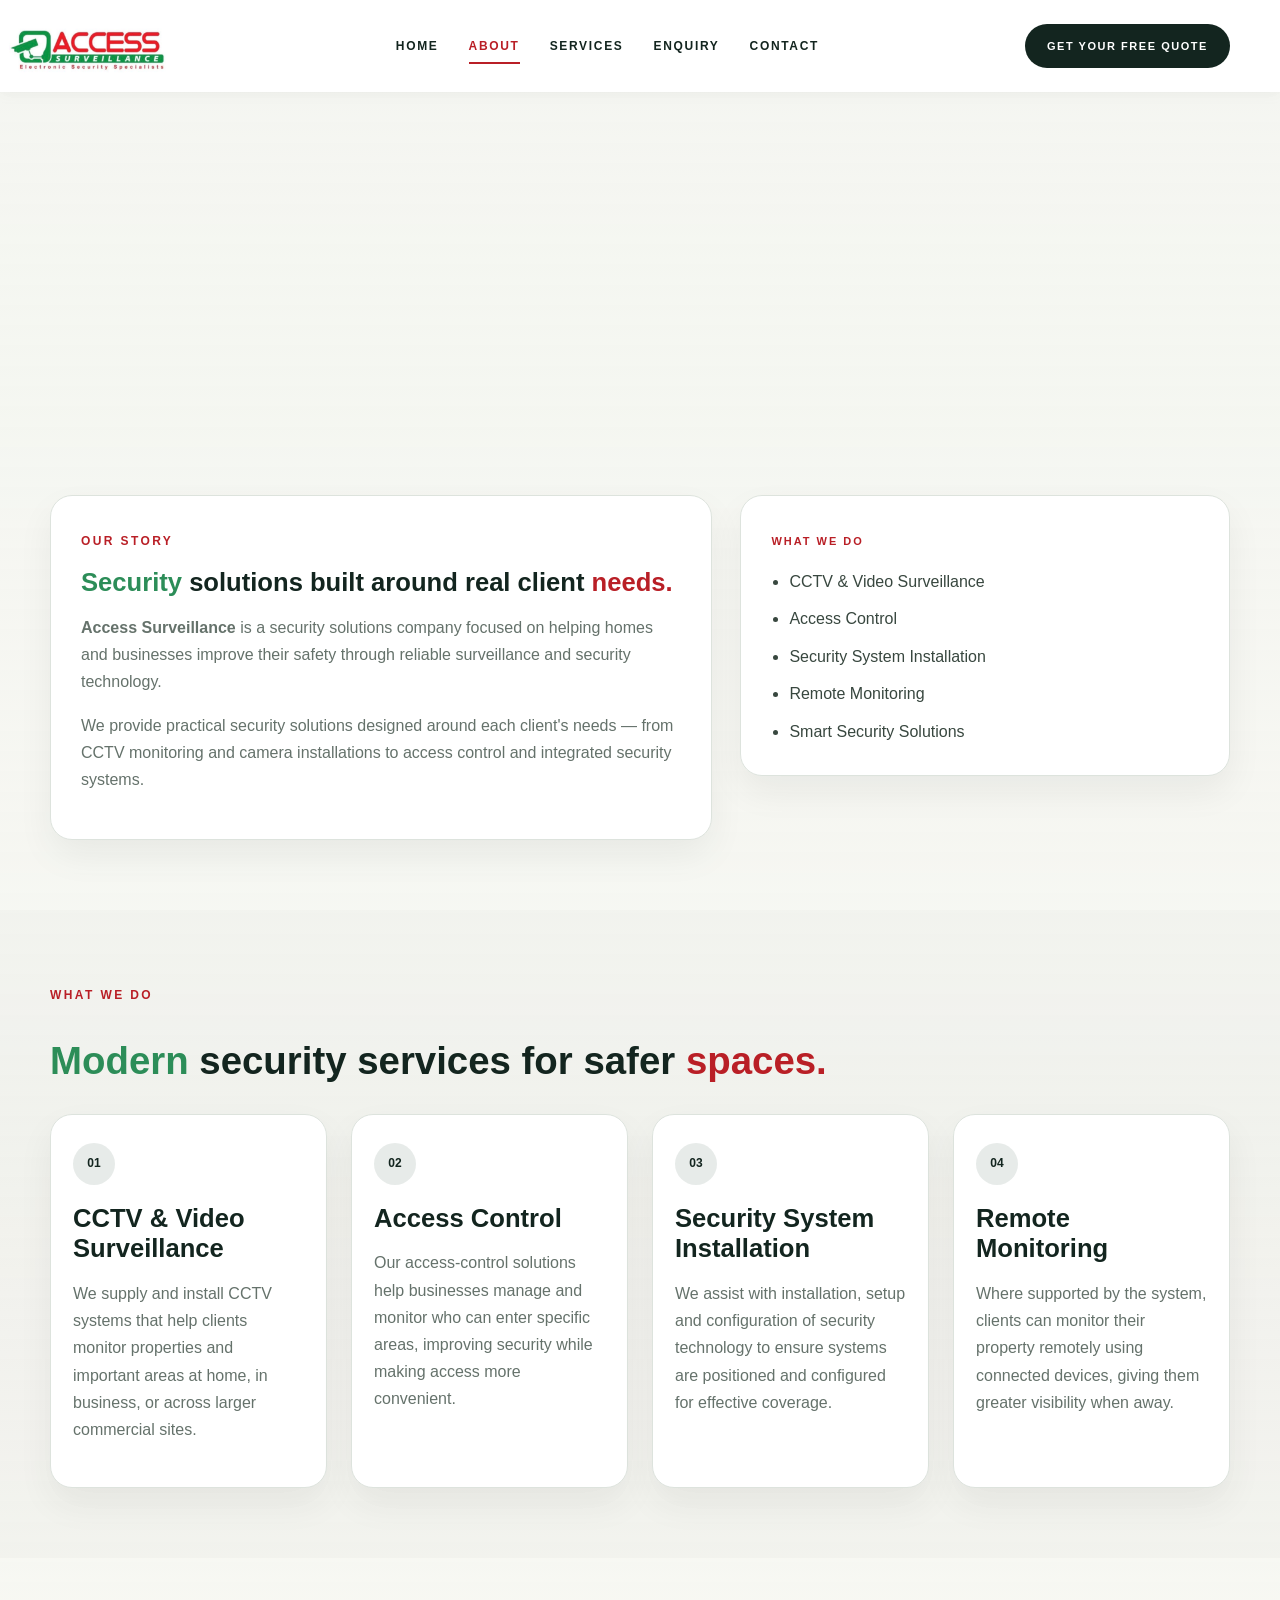
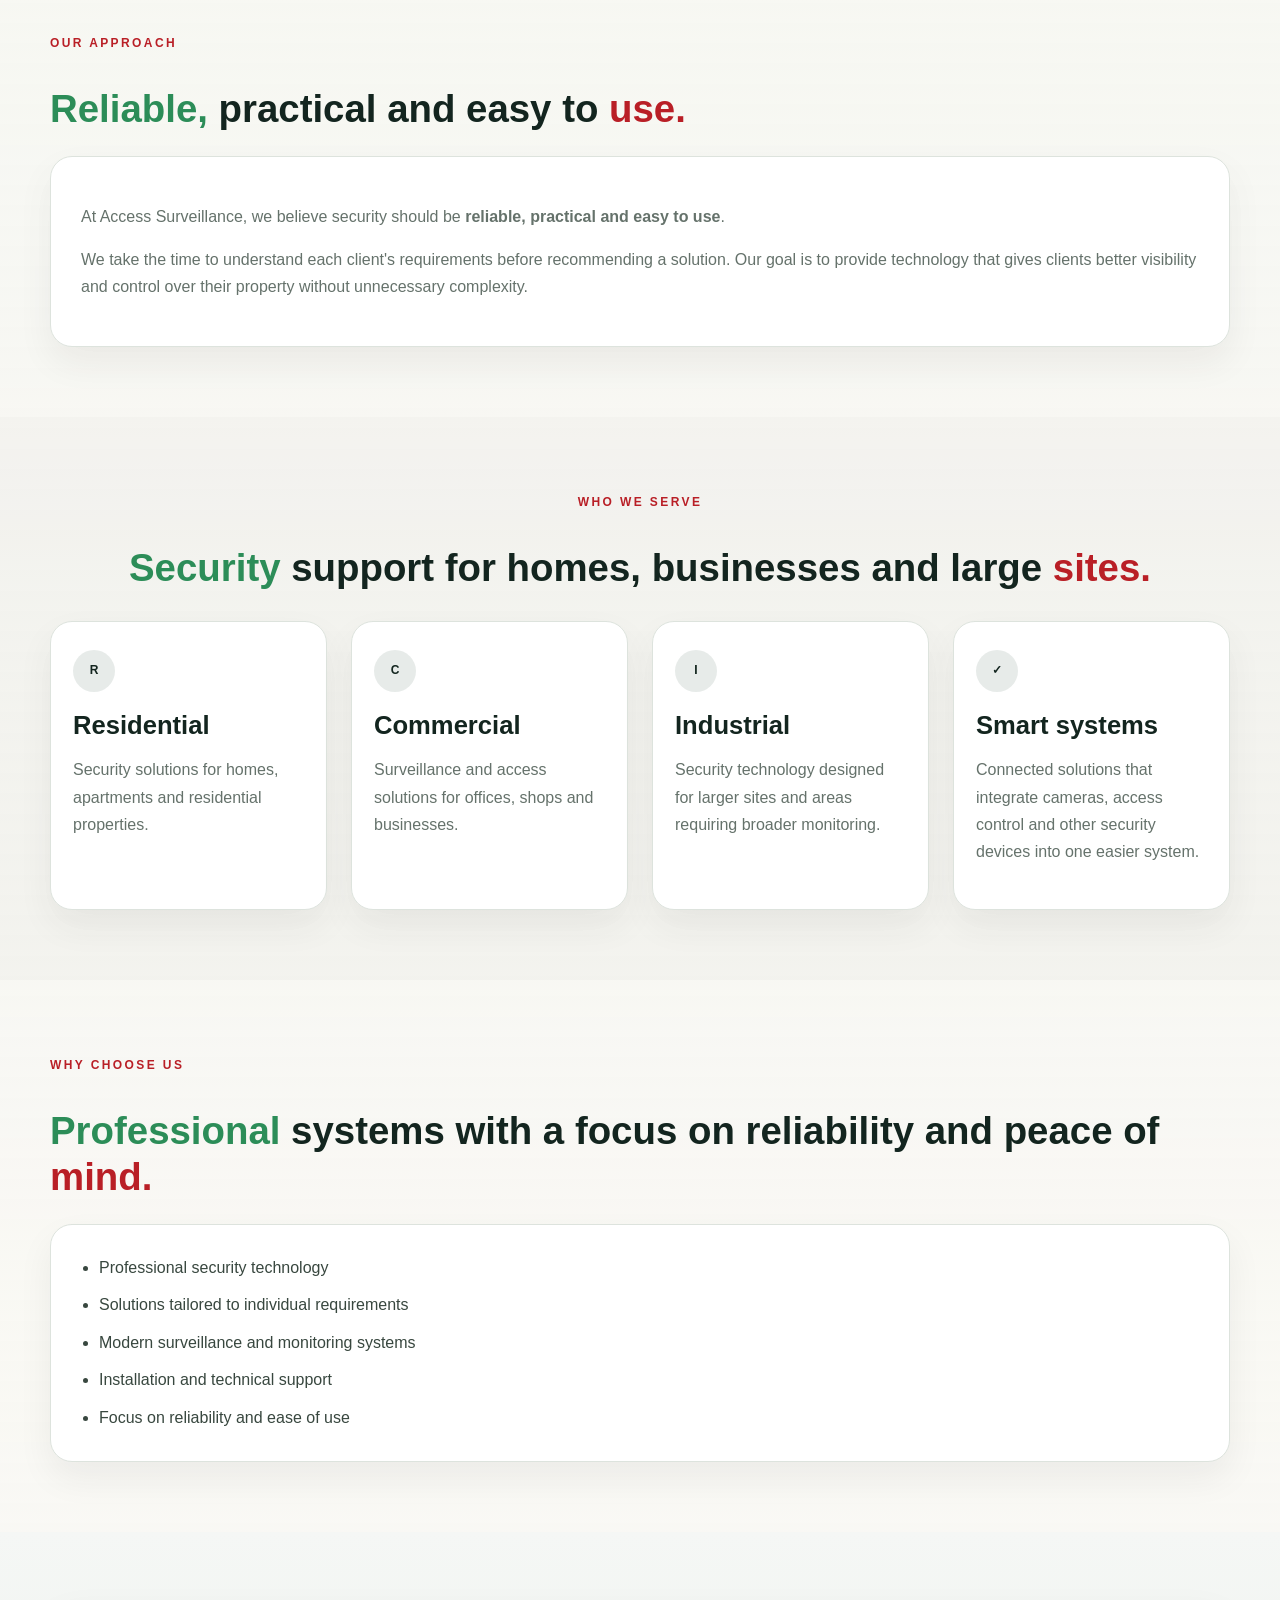
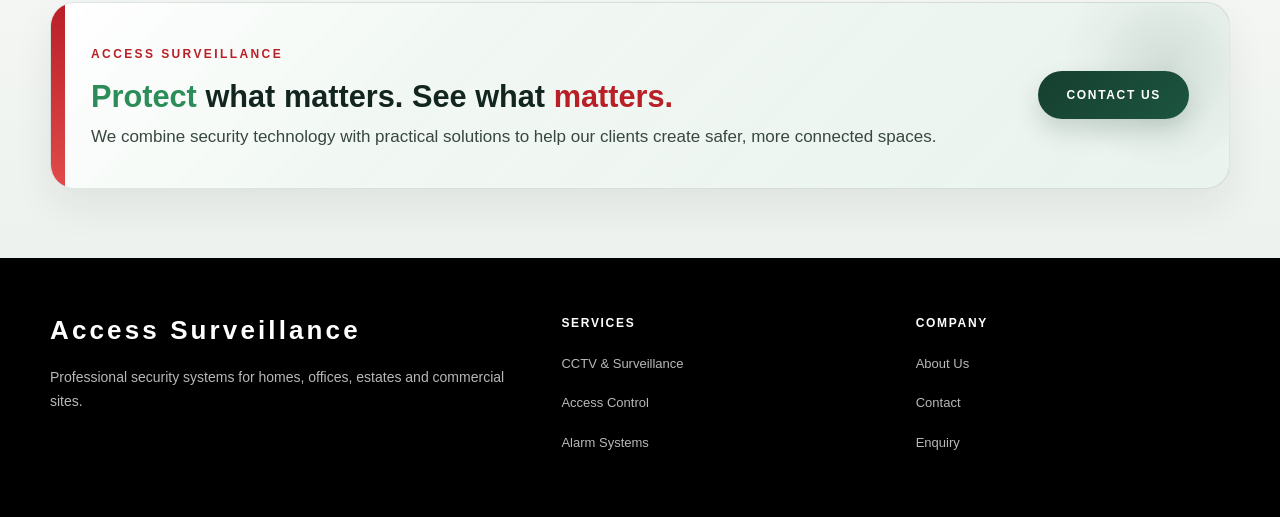
==== about.html @ d30e1b1b "file update" ====
<!DOCTYPE html>
<html lang="en">
<head>
    <meta charset="UTF-8">
    <meta name="viewport" content="width=device-width, initial-scale=1.0">
    <title>About | Access Surveillance</title>
    <link rel="stylesheet" href="css/style.css">
</head>
<body>
    <div class="site-header-wrap">
        <header class="site-header">
            <div class="container nav-wrap">
                <a class="brand" href="index.html" aria-label="Access Surveillance">
                    <span class="brand-mark">
                        <span class="brand-icon">
                            <img class="brand-logo-image" src="images/access logo.jpeg" alt="Access Surveillance logo">
                        </span>
                    </span>
                </a>

                <button class="menu-toggle" aria-label="Open navigation" aria-expanded="false">
                    <span></span>
                    <span></span>
                    <span></span>
                </button>

                <nav class="main-nav">
                    <a class="nav-link" href="index.html">Home</a>
                    <a class="nav-link active" href="about.html">About</a>
                    <a class="nav-link" href="services.html">Services</a>
                    <a class="nav-link" href="enquiry.html">Enquiry</a>
                    <a class="nav-link" href="contact.html">Contact</a>
                </nav>

                <a class="header-button" href="enquiry.html">Get your free quote</a>
            </div>
        </header>
    </div>

    <main class="page-main">
        <section class="page-hero reveal">
            <div class="container page-hero-inner">
                <div class="page-hero-copy">
                    <span class="eyebrow">About us</span>
                    <h1>Access Surveillance</h1>
                    <p>Security. Technology. Peace of Mind.</p>
                    <div class="hero-actions inline-actions">
                        <a class="btn btn-primary" href="enquiry.html">Request a quote</a>
                        <a class="btn btn-secondary" href="services.html">Explore services</a>
                    </div>
                </div>
            </div>
        </section>

        <section class="content-section">
            <div class="container content-grid">
                <div class="info-card reveal">
                    <span class="section-tag dark-tag">Our story</span>
                    <h2>Security solutions built around real client needs.</h2>
                    <p><strong>Access Surveillance</strong> is a security solutions company focused on helping homes and businesses improve their safety through reliable surveillance and security technology.</p>
                    <p>We provide practical security solutions designed around each client's needs — from CCTV monitoring and camera installations to access control and integrated security systems.</p>
                </div>

                <aside class="info-card reveal">
                    <span class="mini-label">What we do</span>
                    <ul class="check-list">
                        <li>CCTV &amp; Video Surveillance</li>
                        <li>Access Control</li>
                        <li>Security System Installation</li>
                        <li>Remote Monitoring</li>
                        <li>Smart Security Solutions</li>
                    </ul>
                </aside>
            </div>
        </section>

        <section class="content-section muted-section">
            <div class="container">
                <div class="section-heading reveal">
                    <span class="section-tag dark-tag">What we do</span>
                    <h2>Modern security services for safer spaces.</h2>
                </div>

                <div class="value-grid">
                    <article class="feature-card reveal">
                        <span class="feature-icon">01</span>
                        <h3>CCTV &amp; Video Surveillance</h3>
                        <p>We supply and install CCTV systems that help clients monitor properties and important areas at home, in business, or across larger commercial sites.</p>
                    </article>
                    <article class="feature-card reveal">
                        <span class="feature-icon">02</span>
                        <h3>Access Control</h3>
                        <p>Our access-control solutions help businesses manage and monitor who can enter specific areas, improving security while making access more convenient.</p>
                    </article>
                    <article class="feature-card reveal">
                        <span class="feature-icon">03</span>
                        <h3>Security System Installation</h3>
                        <p>We assist with installation, setup and configuration of security technology to ensure systems are positioned and configured for effective coverage.</p>
                    </article>
                    <article class="feature-card reveal">
                        <span class="feature-icon">04</span>
                        <h3>Remote Monitoring</h3>
                        <p>Where supported by the system, clients can monitor their property remotely using connected devices, giving them greater visibility when away.</p>
                    </article>
                </div>
            </div>
        </section>

        <section class="content-section">
            <div class="container">
                <div class="section-heading reveal">
                    <span class="section-tag dark-tag">Our approach</span>
                    <h2>Reliable, practical and easy to use.</h2>
                </div>

                <div class="info-card reveal">
                    <p>At Access Surveillance, we believe security should be <strong>reliable, practical and easy to use</strong>.</p>
                    <p>We take the time to understand each client's requirements before recommending a solution. Our goal is to provide technology that gives clients better visibility and control over their property without unnecessary complexity.</p>
                </div>
            </div>
        </section>

        <section class="content-section muted-section">
            <div class="container">
                <div class="section-heading centered reveal">
                    <span class="section-tag dark-tag">Who we serve</span>
                    <h2>Security support for homes, businesses and large sites.</h2>
                </div>

                <div class="value-grid">
                    <article class="feature-card reveal">
                        <span class="feature-icon">R</span>
                        <h3>Residential</h3>
                        <p>Security solutions for homes, apartments and residential properties.</p>
                    </article>
                    <article class="feature-card reveal">
                        <span class="feature-icon">C</span>
                        <h3>Commercial</h3>
                        <p>Surveillance and access solutions for offices, shops and businesses.</p>
                    </article>
                    <article class="feature-card reveal">
                        <span class="feature-icon">I</span>
                        <h3>Industrial</h3>
                        <p>Security technology designed for larger sites and areas requiring broader monitoring.</p>
                    </article>
                    <article class="feature-card reveal">
                        <span class="feature-icon">✓</span>
                        <h3>Smart systems</h3>
                        <p>Connected solutions that integrate cameras, access control and other security devices into one easier system.</p>
                    </article>
                </div>
            </div>
        </section>

        <section class="content-section">
            <div class="container">
                <div class="section-heading reveal">
                    <span class="section-tag dark-tag">Why choose us</span>
                    <h2>Professional systems with a focus on reliability and peace of mind.</h2>
                </div>

                <div class="info-card reveal">
                    <ul class="check-list">
                        <li>Professional security technology</li>
                        <li>Solutions tailored to individual requirements</li>
                        <li>Modern surveillance and monitoring systems</li>
                        <li>Installation and technical support</li>
                        <li>Focus on reliability and ease of use</li>
                    </ul>
                </div>
            </div>
        </section>

        <section class="cta-section">
            <div class="container cta-card">
                <div>
                    <span class="section-tag light-tag">Access Surveillance</span>
                    <h2>Protect what matters. See what matters.</h2>
                    <p>We combine security technology with practical solutions to help our clients create safer, more connected spaces.</p>
                </div>
                <a class="btn btn-light" href="contact.html">Contact us</a>
            </div>
        </section>
    </main>

    <footer class="site-footer">
        <div class="container footer-grid">
            <div>
                <a class="footer-brand" href="index.html">Access Surveillance</a>
                <p>Professional security systems for homes, offices, estates and commercial sites.</p>
            </div>
            <div>
                <span class="footer-title">Services</span>
                <ul class="footer-links">
                    <li><a href="services.html">CCTV & Surveillance</a></li>
                    <li><a href="services.html">Access Control</a></li>
                    <li><a href="services.html">Alarm Systems</a></li>
                </ul>
            </div>
            <div>
                <span class="footer-title">Company</span>
                <ul class="footer-links">
                    <li><a href="about.html">About Us</a></li>
                    <li><a href="contact.html">Contact</a></li>
                    <li><a href="enquiry.html">Enquiry</a></li>
                </ul>
            </div>
        </div>
    </footer>
    <script src="js/main.js"></script>
</body>
</html>
---- css/style.css ----
* {
  box-sizing: border-box;
  -webkit-font-smoothing: antialiased;
}

:root {
  --charcoal: #13251f;
  --charcoal-soft: #1d372c;
  --charcoal-dark: #091c16;
  --green: #163f2f;
  --green-soft: #234b3a;
  --green-light: #edf3ec;
  --red: #b91f26;
  --red-dark: #7d1418;
  --red-soft: #f7e7e8;
  --text: #38473f;
  --muted: #65726b;
  --muted-light: #9ca398;
  --line: #dde3dd;
  --line-soft: #eef0ee;
  --paper: #f9f8f4;
  --white: #ffffff;
  --black: #0d1916;
  --shadow: rgba(0, 36, 25, 0.12);
  --transition: 260ms ease;
  --serif: Georgia, "Times New Roman", serif;
  --sans: "Inter", "Manrope", "Montserrat", "Poppins", Arial, sans-serif;
}

html {
  scroll-behavior: smooth;
}

body {
  margin: 0;
  color: var(--text);
  background: var(--paper);
  font-family: var(--sans);
  font-size: 16px;
  line-height: 1.7;
}

html {
  scroll-behavior: smooth;
}

body.lock-scroll {
  overflow-x: hidden;
}

body,
.site-header,
.hero-section,
.service-preview,
.trust-section,
.cta-section,
.site-footer,
.hero-copy,
.hero-panel,
.service-card,
.trust-point,
.cta-card {
  animation: fadeUp 1s cubic-bezier(0.2, 0.8, 0.2, 1) both;
}

.reveal {
  opacity: 0;
  transform: translateY(28px) scale(0.98);
  filter: blur(4px);
  transition: opacity 0.8s ease, transform 0.8s cubic-bezier(0.2, 0.8, 0.2, 1), filter 0.8s ease;
}

.reveal.is-visible {
  opacity: 1;
  transform: translateY(0) scale(1);
  filter: blur(0);
}

@keyframes fadeUp {
  0% {
    opacity: 0;
    transform: translateY(30px) scale(0.98);
    filter: blur(4px);
  }
  100% {
    opacity: 1;
    transform: translateY(0) scale(1);
    filter: blur(0);
  }
}

.hero-copy {
  animation-delay: 0.12s;
}

.hero-panel {
  animation-delay: 0.25s;
}

.service-card {
  animation-delay: 0.1s;
}

.trust-point {
  animation-delay: 0.14s;
}

.cta-card {
  animation-delay: 0.28s;
}

@media (prefers-reduced-motion: reduce) {
  *, *::before, *::after {
    animation: none !important;
    transition: none !important;
    scroll-behavior: auto !important;
  }

  .reveal,
  .reveal.is-visible {
    opacity: 1 !important;
    transform: none !important;
    filter: none !important;
    transition: none !important;
  }
}

img {
  max-width: 100%;
  display: block;
}

a {
  color: inherit;
  text-decoration: none;
}

.container {
  width: min(1180px, calc(100vw - 96px));
  margin: 0 auto;
}

.site-header-wrap {
  background: var(--white);
  position: relative;
  z-index: 10;
  box-shadow: 0 2px 14px rgba(0, 0, 0, 0.05);
}

.site-header {
  min-height: 92px;
  background: var(--white);
}

.nav-wrap {
  min-height: 92px;
  display: flex;
  align-items: center;
  justify-content: space-between;
  gap: 30px;
}

.brand {
  display: flex;
  align-items: center;
  min-width: max-content;
  margin-left: -60px;
}

.brand-mark {
  display: flex;
  align-items: center;
  gap: 0;
}

.brand-icon {
  width: 200px;
  height: 84px;
  display: flex;
  align-items: center;
  justify-content: center;
  color: var(--green);
  border-radius: 0;
  border: none;
  background: transparent;
}

.brand-logo-image {
  width: 200px;
  height: 84px;
  object-fit: contain;
  border-radius: 0;
  border: none;
  background: transparent;
  padding: 0;
  box-shadow: none;
  display: block;
}

.brand-title {
  display: block;
  color: var(--charcoal);
  font-size: 21px;
  font-weight: 800;
  letter-spacing: 0.12em;
  line-height: 1.2;
}

.brand-subtitle {
  display: block;
  color: var(--muted);
  font-size: 10px;
  font-weight: 700;
  letter-spacing: 0.18em;
  margin-top: 5px;
}

.main-nav {
  display: flex;
  align-items: center;
  gap: 30px;
}

.nav-link {
  color: var(--charcoal);
  font-size: 12px;
  font-weight: 800;
  letter-spacing: 0.14em;
  text-transform: uppercase;
  position: relative;
}

.nav-link::after {
  content: "";
  position: absolute;
  left: 0;
  bottom: -8px;
  width: 100%;
  height: 2px;
  background: var(--red);
  transform: scaleX(0);
  transform-origin: left;
  transition: var(--transition);
}

.nav-link:hover,
.nav-link.active {
  color: var(--red);
}

.nav-link:hover::after,
.nav-link.active::after {
  transform: scaleX(1);
}

.header-button {
  display: inline-flex;
  align-items: center;
  justify-content: center;
  min-height: 44px;
  padding: 11px 22px;
  background: var(--charcoal);
  color: var(--white);
  font-size: 11px;
  font-weight: 800;
  letter-spacing: 0.14em;
  text-transform: uppercase;
  border-radius: 999px;
  transition: var(--transition);
}

.header-button:hover {
  background: var(--red);
}

.menu-toggle {
  display: none;
  width: 44px;
  height: 44px;
  border: 1px solid var(--line);
  background: var(--white);
  align-items: center;
  justify-content: center;
  flex-direction: column;
  gap: 5px;
  cursor: pointer;
}

.menu-toggle span {
  display: block;
  width: 22px;
  height: 2px;
  background: var(--charcoal);
  border-radius: 2px;
}

@media (max-width: 900px) {
  .container {
    width: min(100%, calc(100vw - 32px));
  }

  .nav-wrap {
    flex-wrap: wrap;
  }

  .menu-toggle {
    display: flex;
    margin-left: auto;
  }

  .main-nav {
    position: absolute;
    left: 0;
    right: 0;
    top: 100%;
    z-index: 20;
    display: none;
    width: 100%;
    flex-direction: column;
    align-items: stretch;
    background: var(--white);
    padding: 20px;
    gap: 18px;
    box-shadow: 0 12px 30px var(--shadow);
  }

  .main-nav.open {
    display: flex;
  }

  .nav-link {
    font-size: 13px;
  }

  .header-button {
    display: none;
  }
}

.homepage-main {
  background: transparent;
}

.hero-section {
  background-image: url("../images/lines.jpeg");
  background-repeat: no-repeat;
  background-position: center center;
  background-size: cover;
  padding: 70px 0 42px;
}

.hero-grid {
  display: grid;
  grid-template-columns: minmax(560px, 1.25fr) minmax(420px, 0.75fr);
  align-items: center;
  gap: 40px;
}

.hero-copy {
  max-width: 680px;
  position: relative;
  z-index: 1;
}

.hero-copy::before {
  content: "";
  position: absolute;
  inset: -30px 0 -30px -30px;
  background-image: url("../images/test.png");
  background-repeat: no-repeat;
  background-position: center left;
  background-size: contain;
  opacity: 1;
  z-index: 0;
  pointer-events: none;
}

.hero-copy > * {
  position: relative;
  z-index: 1;
}

.section-tag {
  display: inline-block;
  color: var(--red);
  font-size: 12px;
  font-weight: 800;
  letter-spacing: 0.2em;
  text-transform: uppercase;
  margin-bottom: 16px;
}

.dark-tag {
  color: var(--red);
}

.light-tag {
  color: var(--red);
}

.hero-copy h1 {
  margin: 0 0 20px;
  color: var(--charcoal);
  font-family: Verdana, Geneva, Tahoma, sans-serif;
  font-size: clamp(56px, 5vw, 74px);
  line-height: 1.04;
  font-weight: 900;
  letter-spacing: -0.03em;
  text-transform: uppercase;
}
.hero-green-word {
  color: #2C8D58;
}

.hero-trust-word {
  color: var(--red);
}

.word-green {
  color: #2C8D58;
}

.word-red {
  color: var(--red);
}

.hero-subtitle {
  color: var(--text);
  font-size: clamp(19px, 2vw, 24px);
  line-height: 1.7;
  max-width: 620px;
  margin-bottom: 28px;
}

.hero-actions {
  display: flex;
  align-items: center;
  gap: 40px;
  flex-wrap: wrap;
  margin-top: 260px;
  margin-left: 60px;
  justify-content: flex-start;
}

.btn {
  display: inline-flex;
  align-items: center;
  justify-content: center;
  min-height: 48px;
  padding: 13px 26px;
  font-weight: 800;
  font-size: 12px;
  letter-spacing: 0.14em;
  text-transform: uppercase;
  border-radius: 999px;
  transition: var(--transition);
}

.btn-primary {
  background: var(--charcoal);
  color: var(--white);
}

.btn-primary:hover {
  background: var(--red);
}

.btn-secondary {
  border: 1px solid var(--charcoal);
  color: var(--charcoal);
  background: transparent;
}

.btn-secondary:hover {
  background: var(--charcoal);
  color: var(--white);
}

.btn-light {
  background: var(--white);
  color: var(--charcoal);
}

.hero-proof {
  display: flex;
  gap: 28px;
  flex-wrap: wrap;
  margin-top: 40px;
  margin-left: 80px;
}

.hero-proof-item {
  display: flex;
  flex-direction: column;
}

.hero-proof-number {
  color: var(--charcoal);
  font-size: 30px;
  font-weight: 900;
  line-height: 1;
}

.hero-proof-label {
  color: var(--muted);
  font-size: 11px;
  font-weight: 800;
  letter-spacing: 0.12em;
  text-transform: uppercase;
  margin-top: 10px;
}

.hero-panel {
  display: flex;
  align-items: center;
  justify-content: center;
}

.hero-panel-card {
  width: min(420px, 100%);
  min-height: 420px;
  background: var(--charcoal);
  color: var(--white);
  padding: 44px 34px;
  border-radius: 20px;
  display: flex;
  flex-direction: column;
  justify-content: center;
  box-shadow: 0 24px 80px var(--shadow);
  position: relative;
  overflow: hidden;
}

.hero-panel-card::before,
.hero-panel-card::after {
  content: "";
  position: absolute;
  border-radius: 50%;
  border: 1px solid rgba(255,255,255,0.4);
}

.hero-panel-card::before {
  width: 280px;
  height: 280px;
  left: -70px;
  top: -70px;
}

.hero-panel-card::after {
  width: 240px;
  height: 240px;
  right: -60px;
  bottom: -60px;
}

.hero-panel-label {
  color: var(--green-light);
  font-size: 12px;
  font-weight: 800;
  letter-spacing: 0.2em;
  text-transform: uppercase;
}

.hero-panel-card h3 {
  color: var(--white);
  font-size: clamp(36px, 3vw, 48px);
  font-weight: 800;
  line-height: 1.2;
  margin: 46px 0 20px;
}

.hero-panel-list {
  display: flex;
  flex-direction: column;
  gap: 12px;
}

.hero-panel-list span {
  font-size: 14px;
  font-weight: 700;
  letter-spacing: 0.12em;
  color: var(--green-light);
}

.hero-panel-button {
  margin-top: 30px;
  width: fit-content;
  border-bottom: 2px solid var(--red);
  color: var(--white);
  font-size: 12px;
  font-weight: 900;
  letter-spacing: 0.14em;
  text-transform: uppercase;
}

.service-preview {
  padding: 80px 0;
  background: var(--paper);
}

.section-heading {
  margin-bottom: 24px;
}

.section-heading.centered {
  text-align: center;
}

.section-heading h2,
.trust-copy-wrap h2,
.cta-card h2 {
  color: var(--charcoal);
  font-size: clamp(34px, 3vw, 46px);
  line-height: 1.2;
  font-weight: 800;
  margin: 16px 0 0;
}

.service-heading-green {
  color: #18b766;
}

.service-heading-red {
  color: #d93d3d;
}

.service-slider {
  overflow: hidden;
  padding-bottom: 12px;
  position: relative;
}

.service-track {
  display: flex;
  width: max-content;
  min-width: max-content;
  animation: service-slide 28s linear infinite;
}

.service-slider:hover .service-track {
  animation-play-state: paused;
}

.service-grid {
  display: flex;
  gap: 24px;
  min-width: max-content;
  margin-top: 30px;
  padding-right: 24px;
}

@keyframes service-slide {
  0% {
    transform: translateX(0);
  }
  100% {
    transform: translateX(-50%);
  }
}

.service-card {
  flex: 0 0 290px;
  min-height: 320px;
  background: linear-gradient(180deg, rgba(17, 17, 17, 0.18), rgba(17, 17, 17, 0.5));
  border: 1px solid rgba(255, 255, 255, 0.12);
  border-radius: 32px;
  padding: 30px 24px 20px;
  box-shadow: 0 22px 38px rgba(15, 22, 31, 0.18);
  transition: transform 0.25s ease, box-shadow 0.25s ease, border-color 0.25s ease, filter 0.25s ease;
  display: flex;
  flex-direction: column;
  align-items: flex-start;
  position: relative;
  overflow: hidden;
  filter: saturate(1.08) contrast(1.02);
}

.service-card::before {
  content: "";
  position: absolute;
  inset: 0;
  background: linear-gradient(135deg, rgba(255,255,255,0.12), transparent 28%, transparent 70%, rgba(0,0,0,0.12));
  pointer-events: none;
}

.service-card::after {
  content: "";
  position: absolute;
  left: 0;
  right: 0;
  bottom: 0;
  height: 54%;
  background: linear-gradient(180deg, rgba(0,0,0,0), rgba(0,0,0,0.38));
  pointer-events: none;
}

.service-card:hover {
  transform: translateY(-12px) scale(1.015);
  box-shadow: 0 30px 55px rgba(15, 22, 31, 0.24);
  border-color: rgba(255, 255, 255, 0.26);
  filter: saturate(1.14) contrast(1.05);
}

.service-card-feature {
  background:
    linear-gradient(180deg, rgba(8, 21, 17, 0.18), rgba(8, 21, 17, 0.48)),
    url("../images/cctv img.png") center center / cover no-repeat;
  background-color: #111111;
  border-color: rgba(255, 255, 255, 0.12);
  color: var(--white);
  padding-top: 80px;
}

.service-card-access {
  background:
    linear-gradient(180deg, rgba(8, 21, 17, 0.18), rgba(8, 21, 17, 0.48)),
    url("../images/access control.jpg") center center / cover no-repeat;
  background-color: #111111;
  border-color: rgba(255, 255, 255, 0.12);
  color: var(--white);
  padding-top: 80px;
}

.service-card-gate,
.service-card-garage,
.service-card-fencing,
.service-card-alarm,
.service-card-network,
.service-card-maintenance {
  background-color: #111111;
  border-color: rgba(255, 255, 255, 0.12);
  color: var(--white);
  padding-top: 80px;
}

.service-card-gate {
  background:
    linear-gradient(180deg, rgba(8, 21, 17, 0.18), rgba(8, 21, 17, 0.48)),
    url("../images/gate automation.jpg") center center / cover no-repeat;
}

.service-card-garage {
  background:
    linear-gradient(180deg, rgba(8, 21, 17, 0.18), rgba(8, 21, 17, 0.48)),
    url("../images/garage automation.webp") center center / cover no-repeat;
}

.service-card-fencing {
  background:
    linear-gradient(180deg, rgba(8, 21, 17, 0.18), rgba(8, 21, 17, 0.48)),
    url("../images/electric-fence-installation.webp") center center / cover no-repeat;
}

.service-card-alarm {
  background:
    linear-gradient(180deg, rgba(8, 21, 17, 0.18), rgba(8, 21, 17, 0.48)),
    url("../images/ajax alarm systems.jpg") center center / cover no-repeat;
}

.service-card-network {
  background:
    linear-gradient(180deg, rgba(8, 21, 17, 0.18), rgba(8, 21, 17, 0.48)),
    url("../images/networking.jpg") center center / cover no-repeat;
}

.service-card-maintenance {
  background:
    linear-gradient(180deg, rgba(8, 21, 17, 0.18), rgba(8, 21, 17, 0.48)),
    url("../images/miantenance and repairs.jpg") center center / cover no-repeat;
  padding-top: 80px;
}

.service-card-maintenance h3,
.service-card-maintenance p,
.service-card-maintenance .service-link {
  margin-top: 0;
}

.service-card-feature .service-icon,
.service-card-access .service-icon,
.service-card-gate .service-icon,
.service-card-garage .service-icon,
.service-card-fencing .service-icon,
.service-card-alarm .service-icon,
.service-card-network .service-icon,
.service-card-maintenance .service-icon {
  background: rgba(0, 0, 0, 0.22);
  border-color: rgba(255, 255, 255, 0.18);
  color: var(--white);
  position: absolute;
  top: 18px;
  right: 18px;
  margin: 0;
}

.service-card-feature h3,
.service-card-feature p,
.service-card-feature .service-link,
.service-card-access h3,
.service-card-access p,
.service-card-access .service-link,
.service-card-gate h3,
.service-card-gate p,
.service-card-gate .service-link,
.service-card-garage h3,
.service-card-garage p,
.service-card-garage .service-link,
.service-card-fencing h3,
.service-card-fencing p,
.service-card-fencing .service-link,
.service-card-alarm h3,
.service-card-alarm p,
.service-card-alarm .service-link,
.service-card-network h3,
.service-card-network p,
.service-card-network .service-link,
.service-card-maintenance h3,
.service-card-maintenance p,
.service-card-maintenance .service-link {
  color: #ffffff !important;
  text-shadow: 0 2px 8px rgba(0, 0, 0, 0.8);
}

.service-card-feature p,
.service-card-access p,
.service-card-gate p,
.service-card-garage p,
.service-card-fencing p,
.service-card-alarm p,
.service-card-network p,
.service-card-maintenance p {
  opacity: 0.98;
}

.service-card-feature .service-link,
.service-card-access .service-link,
.service-card-gate .service-link,
.service-card-garage .service-link,
.service-card-fencing .service-link,
.service-card-alarm .service-link,
.service-card-network .service-link,
.service-card-maintenance .service-link {
  color: inherit !important;
}

.service-icon {
  display: inline-flex;
  align-items: center;
  justify-content: center;
  width: 52px;
  height: 52px;
  border-radius: 50%;
  background: var(--green-light);
  color: var(--charcoal);
  font-weight: 900;
  font-size: 15px;
  border: 1px solid var(--line);
  margin-left: auto;
  position: absolute;
  top: 18px;
  right: 18px;
}

.service-card h3 {
  color: var(--charcoal);
  font-size: 22px;
  font-weight: 800;
  margin: 18px 0 12px;
  line-height: 1.2;
  position: relative;
  z-index: 1;
}

.service-card p {
  color: var(--text);
  font-size: 15px;
  line-height: 1.65;
  position: relative;
  z-index: 1;
}

.service-card:nth-child(1) .service-link,
.service-card:nth-child(3) .service-link,
.service-card:nth-child(5) .service-link,
.service-card:nth-child(7) .service-link,
.service-card:nth-child(10) .service-link,
.service-card:nth-child(12) .service-link,
.service-card:nth-child(14) .service-link,
.service-card:nth-child(15) .service-link,
.service-card:nth-child(17) .service-link {
  color: #ffffff !important;
  background: rgba(33, 214, 120, 0.42);
  border: 1px solid rgba(122, 255, 186, 1);
  box-shadow: 0 12px 28px rgba(33, 214, 120, 0.45), 0 0 28px rgba(33, 214, 120, 0.5), 0 0 52px rgba(33, 214, 120, 0.22);
}

.service-card:nth-child(2) .service-link,
.service-card:nth-child(4) .service-link,
.service-card:nth-child(6) .service-link,
.service-card:nth-child(8) .service-link,
.service-card:nth-child(9) .service-link,
.service-card:nth-child(11) .service-link,
.service-card:nth-child(13) .service-link,
.service-card:nth-child(16) .service-link {
  color: #ffffff !important;
  background: rgba(240, 78, 78, 0.38);
  border: 1px solid rgba(255, 128, 128, 1);
  box-shadow: 0 12px 28px rgba(240, 78, 78, 0.4), 0 0 28px rgba(240, 78, 78, 0.45), 0 0 52px rgba(240, 78, 78, 0.2);
}

.service-link {
  display: inline-flex;
  align-items: center;
  justify-content: center;
  width: auto;
  min-width: 124px;
  color: var(--red);
  font-size: 11px;
  font-weight: 900;
  text-transform: uppercase;
  letter-spacing: 0.14em;
  margin: auto auto 0;
  padding: 11px 18px;
  text-align: center;
  border-radius: 999px;
  transition: transform 0.2s ease, filter 0.2s ease, box-shadow 0.2s ease;
  text-decoration: none;
}

.service-card:hover .service-link {
  transform: translateY(-2px) scale(1.02);
  filter: brightness(1.2);
  box-shadow: 0 12px 26px rgba(255, 255, 255, 0.18), 0 0 22px rgba(255, 255, 255, 0.14), 0 0 38px rgba(255, 255, 255, 0.08);
}

.trust-section {
  background: var(--white);
  padding: 70px 0;
}

.trust-grid {
  display: grid;
  grid-template-columns: minmax(460px, 1fr) minmax(380px, 0.8fr);
  align-items: center;
  gap: 60px;
}

.trust-copy-wrap p {
  color: var(--muted);
  font-size: 18px;
  line-height: 1.7;
  max-width: 680px;
}

.trust-points {
  display: grid;
  grid-template-columns: repeat(2, minmax(0, 1fr));
  gap: 18px;
  margin-top: 30px;
}

.trust-point {
  display: flex;
  align-items: flex-start;
  gap: 12px;
  padding: 18px 18px 16px;
  border: 1px solid rgba(15, 22, 31, 0.08);
  border-radius: 16px;
  background: linear-gradient(180deg, rgba(248, 250, 249, 0.9), rgba(255, 255, 255, 1));
  box-shadow: 0 10px 24px rgba(15, 22, 31, 0.04);
}

.trust-point strong {
  display: block;
  color: var(--charcoal);
  font-size: 14px;
  font-weight: 800;
  letter-spacing: 0.02em;
  margin-bottom: 6px;
}

.trust-point p {
  margin: 0;
  color: var(--muted);
  font-size: 13px;
  line-height: 1.6;
  letter-spacing: 0;
  font-weight: 500;
}

.trust-check {
  display: inline-flex;
  align-items: center;
  justify-content: center;
  width: 28px;
  height: 28px;
  min-width: 28px;
  background: var(--green);
  color: var(--white);
  border-radius: 50%;
  font-size: 14px;
  font-weight: 900;
  margin-top: 2px;
}

.trust-panel-card {
  min-height: 300px;
  background: radial-gradient(circle at top, rgba(28, 41, 49, 0.95), rgba(9, 14, 18, 1));
  color: var(--white);
  display: flex;
  flex-direction: column;
  align-items: center;
  justify-content: center;
  border-radius: 28px;
  box-shadow: 0 18px 40px rgba(15, 22, 31, 0.16);
  padding: 34px 28px;
  border: 1px solid rgba(164, 197, 180, 0.18);
  position: relative;
  overflow: hidden;
}

.trust-panel-card::before {
  content: "";
  position: absolute;
  inset: 12px;
  border: 1px solid rgba(255, 255, 255, 0.08);
  border-radius: 20px;
}

.trust-panel-number {
  font-size: clamp(28px, 2.6vw, 40px);
  font-weight: 900;
  line-height: 1.1;
  color: var(--white);
  text-align: center;
  letter-spacing: 0.02em;
  position: relative;
  z-index: 1;
}

.trust-panel-label {
  color: var(--green-light);
  letter-spacing: 0.12em;
  font-size: 11px;
  font-weight: 800;
  text-transform: uppercase;
  margin-top: 18px;
  text-align: center;
  position: relative;
  z-index: 1;
}

.trust-bars {
  width: 140px;
  display: flex;
  gap: 8px;
  align-items: end;
  height: 64px;
  margin-top: 26px;
  position: relative;
  z-index: 1;
}

.trust-bars .bar {
  width: 22px;
  background: linear-gradient(180deg, #ff6b6b 0%, #d93d3d 100%);
  border-radius: 10px 10px 0 0;
  box-shadow: 0 8px 18px rgba(217, 61, 61, 0.24);
}

.bar-one { height: 30%; }
.bar-two { height: 60%; }
.bar-three { height: 90%; }

.cta-section {
  background: linear-gradient(180deg, #f5f7f5 0%, #edf2ee 100%);
  padding: 70px 0;
}

.cta-card {
  position: relative;
  display: flex;
  align-items: center;
  justify-content: space-between;
  gap: 30px;
  padding: 36px 40px;
  background: linear-gradient(135deg, rgba(255,255,255,0.96) 0%, rgba(241,248,243,0.98) 32%, rgba(233,242,236,0.95) 100%);
  color: var(--charcoal);
  border: 1px solid rgba(22, 63, 47, 0.12);
  border-radius: 24px;
  box-shadow: 0 18px 40px rgba(10, 24, 20, 0.07);
  overflow: hidden;
}

.cta-card::before {
  content: "";
  position: absolute;
  right: -36px;
  top: -38px;
  width: 200px;
  height: 200px;
  border-radius: 50%;
  background: radial-gradient(circle, rgba(22, 63, 47, 0.12) 0%, rgba(22, 63, 47, 0.04) 45%, transparent 75%);
}

.cta-card::after {
  content: "";
  position: absolute;
  left: 0;
  top: 0;
  bottom: 0;
  width: 14px;
  background: linear-gradient(180deg, var(--red) 0%, #e14b4b 100%);
}

.cta-card > * {
  position: relative;
  z-index: 1;
}

.cta-card h2 {
  color: var(--charcoal);
  margin: 0 0 8px;
  font-size: clamp(28px, 2.4vw, 40px);
  line-height: 1.12;
}

.cta-card p {
  color: var(--text);
  font-size: 17px;
  margin: 0;
}

.cta-card .btn-light {
  background: linear-gradient(135deg, var(--green) 0%, #1c553f 100%);
  color: var(--white);
  border: 0;
  box-shadow: 0 12px 24px rgba(22, 63, 47, 0.18);
  position: relative;
  z-index: 1;
  padding-inline: 28px;
}

.cta-card .btn-light:hover {
  background: linear-gradient(135deg, var(--red) 0%, #d83838 100%);
  transform: translateY(-1px);
}

.site-footer {
  padding: 50px 0;
  background: #000000;
  color: var(--white);
  position: relative;
  z-index: 1;
}

.footer-grid {
  display: grid;
  grid-template-columns: 1.5fr 1fr 1fr;
  gap: 40px;
  align-items: start;
}

.footer-brand {
  color: var(--white);
  font-size: 26px;
  font-weight: 900;
  letter-spacing: 0.12em;
}

.site-footer p {
  color: rgba(255, 255, 255, 0.72);
  font-size: 14px;
}

.footer-title {
  color: var(--white);
  font-weight: 800;
  font-size: 12px;
  letter-spacing: 0.14em;
  text-transform: uppercase;
}

.footer-links {
  list-style: none;
  padding: 0;
  margin: 14px 0 0;
}

.footer-links li {
  margin-bottom: 12px;
}

.footer-links a {
  color: rgba(255, 255, 255, 0.72);
  font-size: 13px;
}

.footer-links a:hover {
  color: var(--red);
}

.page-main {
  background: linear-gradient(180deg, rgba(237, 243, 236, 0.35), rgba(249, 248, 244, 1));
}

.page-hero {
  background: linear-gradient(135deg, rgba(9, 28, 22, 0.96), rgba(33, 65, 52, 0.9));
  padding: 76px 0 32px;
}

.page-hero-inner {
  display: flex;
  align-items: center;
}

.page-hero-copy {
  max-width: 760px;
  color: var(--white);
}

.eyebrow,
.mini-label {
  display: inline-block;
  color: var(--red);
  font-size: 11px;
  font-weight: 800;
  letter-spacing: 0.18em;
  text-transform: uppercase;
  margin-bottom: 18px;
}

.page-hero h1 {
  margin: 0;
  color: var(--white);
  font-size: clamp(42px, 4vw, 62px);
  line-height: 1.08;
  letter-spacing: -0.04em;
  text-transform: uppercase;
}

.page-hero p {
  color: rgba(237, 243, 236, 0.85);
  max-width: 620px;
  margin-top: 20px;
  font-size: 18px;
  line-height: 1.7;
}

.inline-actions {
  margin: 28px 0 0 0;
  justify-content: flex-start;
}

.content-section {
  padding: 70px 0;
}

.muted-section {
  background: rgba(22, 41, 34, 0.02);
}

.stats-grid,
.value-grid,
.process-grid {
  display: grid;
  gap: 24px;
}

.stats-grid {
  grid-template-columns: repeat(3, minmax(0, 1fr));
}

.stat-card,
.feature-card,
.process-step,
.detail-card,
.quote-panel,
.contact-form-wrap,
.info-card,
.service-card-page {
  background: var(--white);
  border: 1px solid var(--line);
  border-radius: 22px;
  box-shadow: 0 16px 36px rgba(10, 24, 20, 0.06);
}

.stat-card {
  padding: 30px 24px;
  text-align: center;
}

.stat-number {
  display: block;
  color: var(--charcoal);
  font-size: clamp(28px, 3vw, 42px);
  font-weight: 900;
  line-height: 1.1;
}

.stat-label {
  display: block;
  margin-top: 8px;
  color: var(--muted);
  font-size: 11px;
  font-weight: 800;
  letter-spacing: 0.14em;
  text-transform: uppercase;
}

.content-grid,
.contact-layout,
.enquiry-layout {
  display: grid;
  grid-template-columns: 1.15fr 0.85fr;
  align-items: start;
  gap: 28px;
}

.info-card,
.detail-card,
.quote-panel,
.contact-form-wrap {
  padding: 30px;
}

.info-card h2,
.detail-card h3,
.feature-card h3,
.process-step h3,
.quote-panel h3 {
  color: var(--charcoal);
  font-size: clamp(24px, 2vw, 32px);
  font-weight: 800;
  line-height: 1.2;
  margin: 0 0 16px;
}

.info-card p,
.detail-card p,
.feature-card p,
.process-step p,
.quote-panel li {
  color: var(--muted);
  font-size: 16px;
  line-height: 1.7;
}

.check-list {
  margin: 0;
  padding-left: 18px;
  display: grid;
  gap: 12px;
}

.check-list li {
  color: var(--text);
  line-height: 1.6;
}

.value-grid {
  grid-template-columns: repeat(4, minmax(0, 1fr));
  margin-top: 30px;
}

.feature-card {
  padding: 28px 22px;
}

.feature-icon {
  display: inline-flex;
  width: 42px;
  height: 42px;
  border-radius: 50%;
  background: rgba(22, 63, 47, 0.1);
  color: var(--charcoal);
  align-items: center;
  justify-content: center;
  font-size: 12px;
  font-weight: 900;
  margin-bottom: 18px;
}

.process-grid {
  grid-template-columns: repeat(3, minmax(0, 1fr));
  margin-top: 30px;
}

.process-step {
  padding: 28px 24px;
}

.process-number {
  display: inline-flex;
  width: 42px;
  height: 42px;
  border-radius: 50%;
  background: var(--charcoal);
  color: var(--white);
  align-items: center;
  justify-content: center;
  font-size: 12px;
  font-weight: 900;
  letter-spacing: 0.1em;
}

.service-grid-page {
  display: grid;
  grid-template-columns: repeat(4, minmax(0, 1fr));
  gap: 22px;
}

.service-card-page {
  padding: 24px 22px;
  min-height: 220px;
  background: linear-gradient(180deg, rgba(255,255,255,0.98), rgba(237,243,236,0.9));
}

.service-card-page-tag {
  display: inline-flex;
  width: 42px;
  height: 42px;
  border-radius: 50%;
  background: var(--red);
  color: var(--white);
  align-items: center;
  justify-content: center;
  font-size: 11px;
  font-weight: 900;
}

.service-card-page h3 {
  color: var(--charcoal);
  font-size: 22px;
  font-weight: 800;
  line-height: 1.3;
  margin: 18px 0 12px;
}

.service-card-page p {
  color: var(--muted);
  font-size: 15px;
  line-height: 1.7;
  margin: 0;
}

.contact-details {
  display: grid;
  gap: 18px;
}

.field-row {
  display: grid;
  grid-template-columns: repeat(2, minmax(0, 1fr));
  gap: 18px;
}

.field {
  display: flex;
  flex-direction: column;
  gap: 8px;
  margin-bottom: 18px;
}

.field label {
  color: var(--charcoal);
  font-size: 12px;
  font-weight: 800;
  letter-spacing: 0.12em;
  text-transform: uppercase;
}

.field input,
.field textarea,
.field select {
  width: 100%;
  border: 1px solid var(--line);
  border-radius: 14px;
  background: #f8faf8;
  padding: 15px 16px;
  font: inherit;
  color: var(--charcoal);
}

.field input:focus,
.field textarea:focus,
.field select:focus {
  outline: none;
  border-color: rgba(22, 63, 47, 0.4);
  box-shadow: 0 0 0 4px rgba(22, 63, 47, 0.08);
}

.field textarea {
  resize: vertical;
  min-height: 150px;
}

.submit-button {
  display: inline-flex;
  align-items: center;
  justify-content: center;
  min-height: 48px;
  padding: 13px 26px;
  background: var(--charcoal);
  color: var(--white);
  border: 0;
  border-radius: 999px;
  font-size: 12px;
  font-weight: 800;
  letter-spacing: 0.14em;
  text-transform: uppercase;
  cursor: pointer;
  transition: transform 0.2s ease, background 0.2s ease;
}

.submit-button:hover {
  background: var(--red);
  transform: translateY(-1px);
}

.quote-panel {
  background: linear-gradient(180deg, rgba(16, 33, 27, 0.96), rgba(18, 37, 31, 0.9));
  color: var(--white);
}

.quote-panel .mini-label,
.quote-panel li {
  color: var(--green-light);
}

.quote-panel h3 {
  color: var(--white);
}

@media (max-width: 980px) {
  .stats-grid,
  .value-grid,
  .service-grid-page,
  .process-grid,
  .content-grid,
  .contact-layout,
  .enquiry-layout {
    grid-template-columns: 1fr 1fr;
  }

  .content-grid,
  .contact-layout,
  .enquiry-layout {
    grid-template-columns: 1fr;
  }

  .service-grid-page {
    grid-template-columns: repeat(2, minmax(0, 1fr));
  }
}

@media (max-width: 700px) {
  .stats-grid,
  .value-grid,
  .process-grid,
  .service-grid-page,
  .field-row {
    grid-template-columns: 1fr;
  }

  .page-hero {
    padding-top: 54px;
  }

  .page-hero h1 {
    font-size: clamp(34px, 10vw, 48px);
  }

  .info-card,
  .detail-card,
  .quote-panel,
  .contact-form-wrap {
    padding: 22px 18px;
  }
}
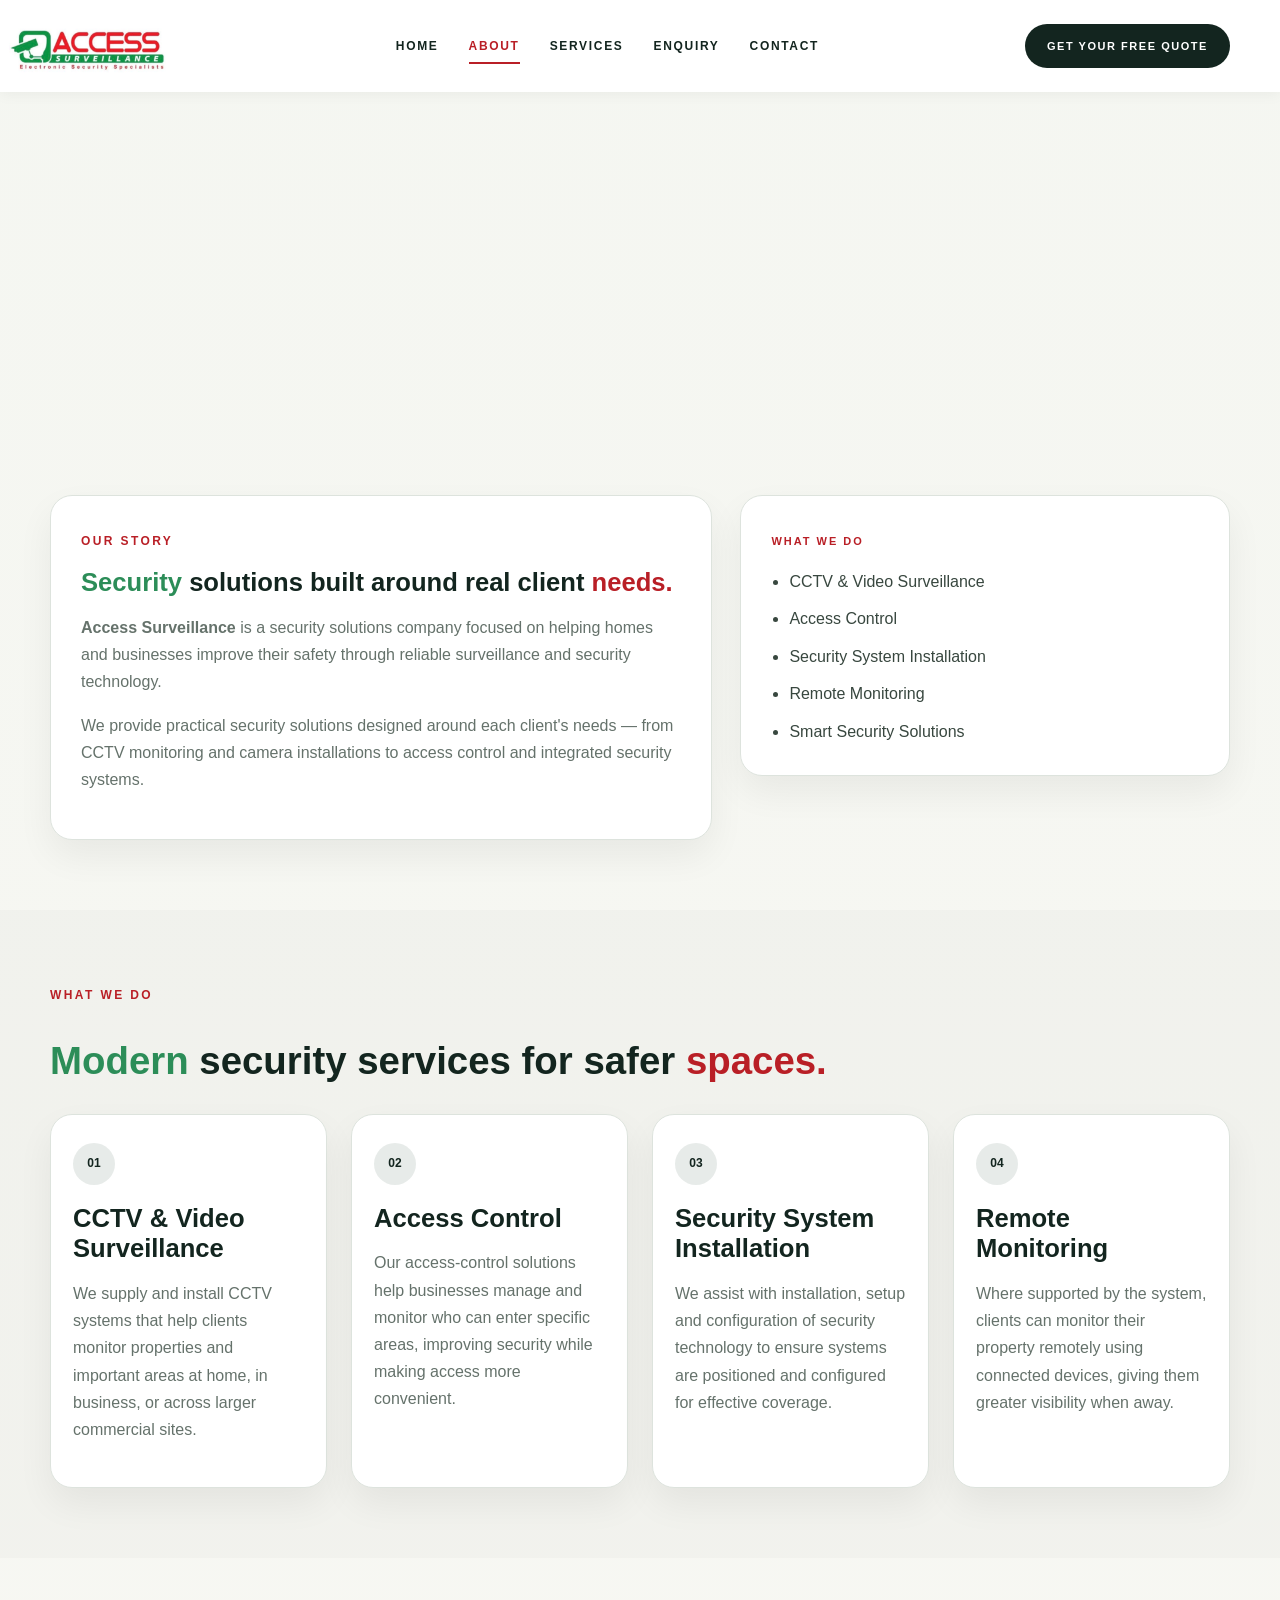
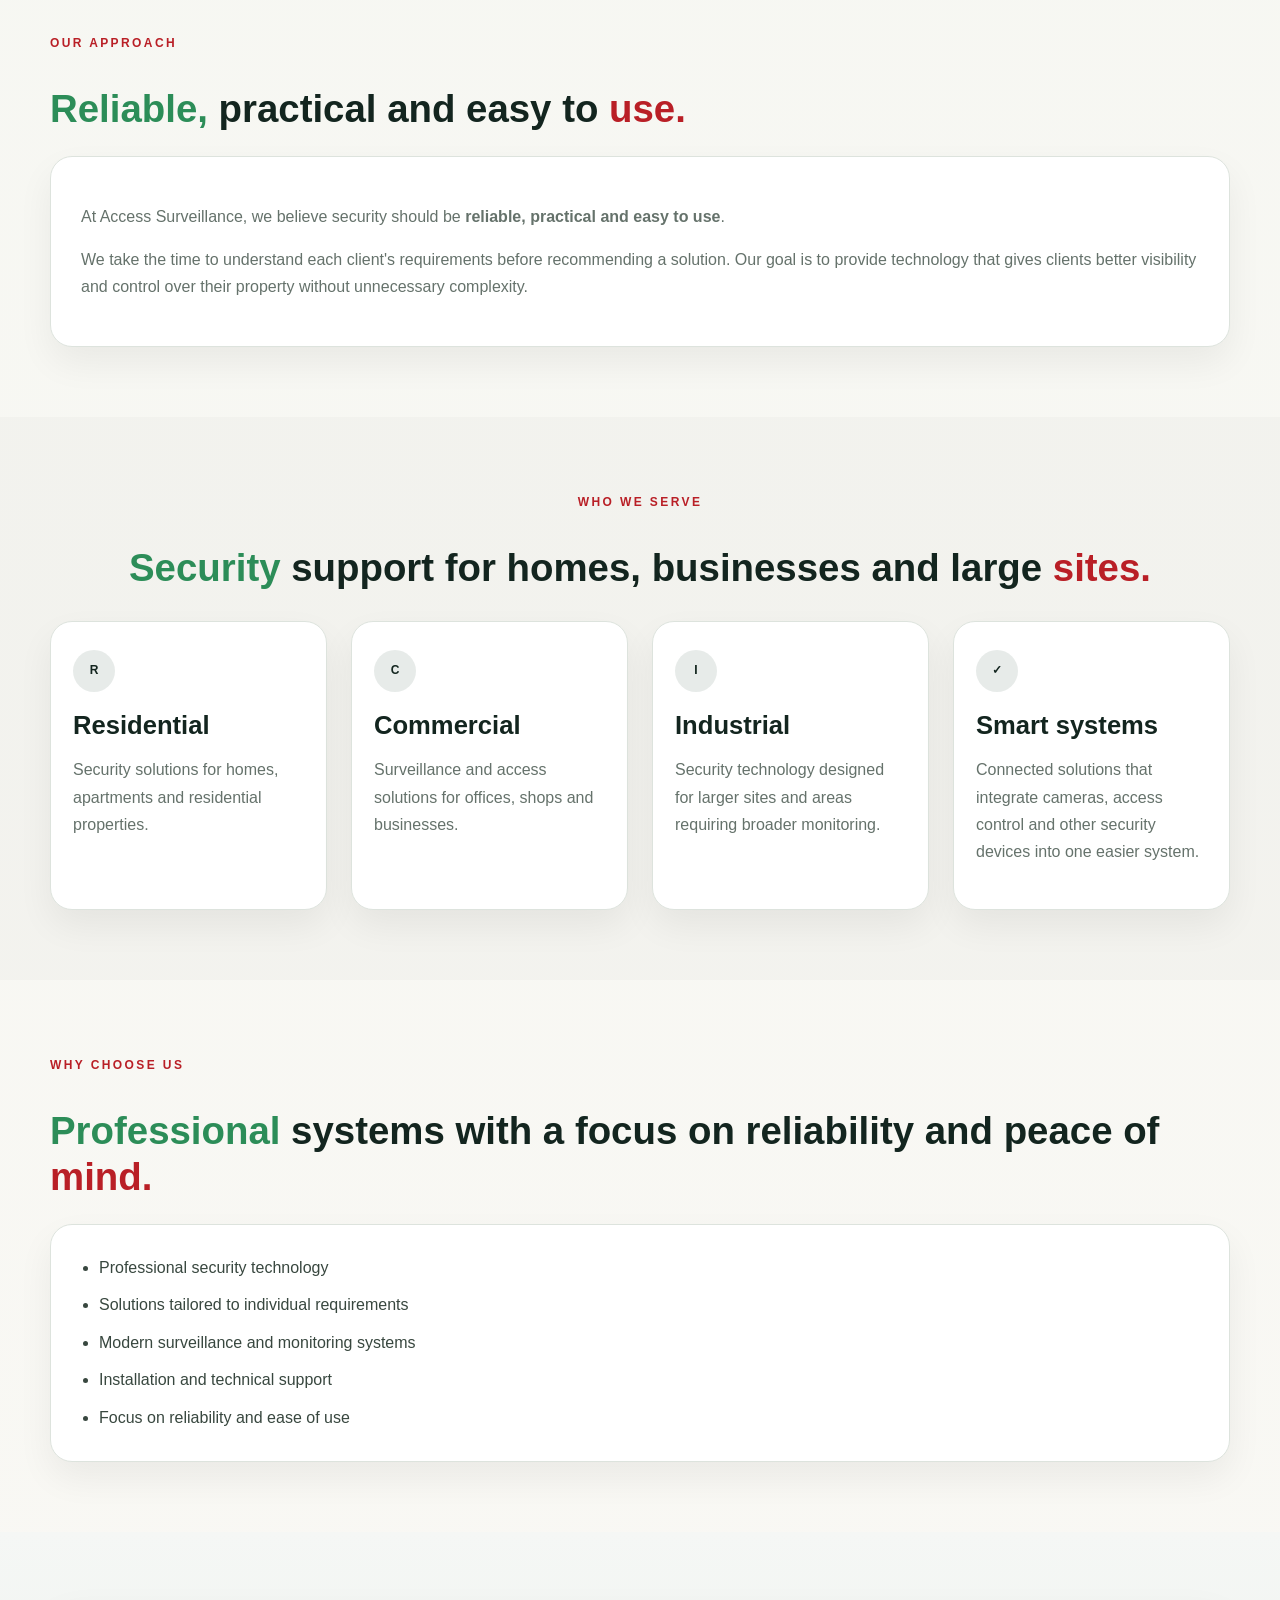
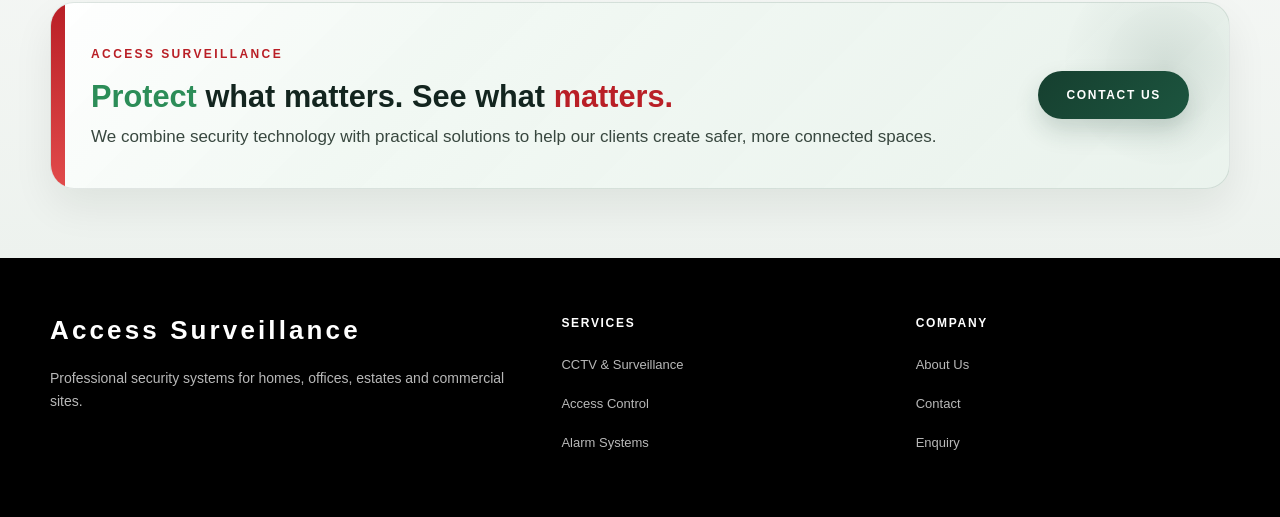
==== commit 2ee1d70a: "hero img about page" ====
--- a/about.html
+++ b/about.html
@@ -38,7 +38,7 @@
     </div>
 
     <main class="page-main">
-        <section class="page-hero reveal">
+        <section class="page-hero about-page-hero reveal">
             <div class="container page-hero-inner">
                 <div class="page-hero-copy">
                     <span class="eyebrow">About us</span>
--- a/css/style.css
+++ b/css/style.css
@@ -38,6 +38,7 @@
   font-family: var(--sans);
   font-size: 16px;
   line-height: 1.7;
+  overflow-x: hidden;
 }
 
 html {
@@ -48,13 +49,11 @@
   overflow-x: hidden;
 }
 
-body,
 .site-header,
 .hero-section,
 .service-preview,
 .trust-section,
 .cta-section,
-.site-footer,
 .hero-copy,
 .hero-panel,
 .service-card,
@@ -297,6 +296,16 @@
 @media (max-width: 900px) {
   .container {
     width: min(100%, calc(100vw - 32px));
+  }
+
+  .brand {
+    margin-left: 0;
+  }
+
+  .brand-icon,
+  .brand-logo-image {
+    width: 160px;
+    height: 72px;
   }
 
   .nav-wrap {
@@ -337,6 +346,12 @@
   }
 }
 
+@media (max-width: 1100px) {
+  .hero-grid {
+    grid-template-columns: minmax(0, 1.1fr) minmax(300px, 0.9fr);
+  }
+}
+
 .homepage-main {
   background: transparent;
 }
@@ -407,6 +422,7 @@
   font-weight: 900;
   letter-spacing: -0.03em;
   text-transform: uppercase;
+  overflow-wrap: anywhere;
 }
 .hero-green-word {
   color: #2C8D58;
@@ -1209,6 +1225,12 @@
   padding: 76px 0 32px;
 }
 
+.about-page-hero {
+  background-image: linear-gradient(135deg, rgba(9, 28, 22, 0.78), rgba(33, 65, 52, 0.58)), url("../images/electric-fence-installation.webp");
+  background-position: center;
+  background-size: cover;
+}
+
 .page-hero-inner {
   display: flex;
   align-items: center;
@@ -1474,6 +1496,7 @@
 .field textarea,
 .field select {
   width: 100%;
+  min-width: 0;
   border: 1px solid var(--line);
   border-radius: 14px;
   background: #f8faf8;
@@ -1533,6 +1556,11 @@
 }
 
 @media (max-width: 980px) {
+  .trust-grid {
+    grid-template-columns: 1fr;
+    gap: 36px;
+  }
+
   .stats-grid,
   .value-grid,
   .service-grid-page,
@@ -1555,6 +1583,171 @@
 }
 
 @media (max-width: 700px) {
+  .container {
+    width: min(100% - 32px, 560px);
+  }
+
+  .site-header,
+  .nav-wrap {
+    min-height: 76px;
+  }
+
+  .brand-icon,
+  .brand-logo-image {
+    width: 132px;
+    height: 62px;
+  }
+
+  .hero-section {
+    padding: 48px 0 36px;
+  }
+
+  .hero-grid,
+  .trust-grid {
+    grid-template-columns: 1fr;
+    gap: 36px;
+  }
+
+  .hero-copy h1 {
+    font-size: clamp(40px, 13vw, 62px);
+    overflow-wrap: anywhere;
+  }
+
+  .hero-copy {
+    text-align: center;
+  }
+
+  .hero-copy::before {
+    inset: 120px 0 auto -16px;
+    height: 220px;
+    background-position: center center;
+  }
+
+  .hero-actions {
+    align-items: stretch;
+    flex-direction: column;
+    gap: 12px;
+    margin: 132px 0 0;
+  }
+
+  .hero-actions .btn,
+  .inline-actions .btn,
+  .cta-card .btn-light,
+  .submit-button {
+    width: 100%;
+  }
+
+  .hero-proof {
+    gap: 20px;
+    justify-content: center;
+    margin: 32px 0 0;
+  }
+
+  .hero-proof-number {
+    font-size: 26px;
+  }
+
+  .hero-proof-label {
+    font-size: 10px;
+    letter-spacing: 0.08em;
+  }
+
+  .hero-panel-card {
+    min-height: 320px;
+    padding: 34px 26px;
+  }
+
+  .hero-panel-card h3 {
+    margin-top: 32px;
+  }
+
+  .service-preview,
+  .trust-section,
+  .cta-section,
+  .content-section {
+    padding: 52px 0;
+  }
+
+  .section-heading h2,
+  .trust-copy-wrap h2,
+  .cta-card h2 {
+    font-size: clamp(30px, 9vw, 40px);
+  }
+
+  .service-slider {
+    overflow-x: auto;
+    overscroll-behavior-inline: contain;
+    scrollbar-width: thin;
+    -webkit-overflow-scrolling: touch;
+  }
+
+  .service-track {
+    display: flex;
+    width: max-content;
+    min-width: max-content;
+    animation: service-slide 60s linear infinite;
+  }
+
+  .service-grid {
+    gap: 16px;
+    margin-top: 24px;
+    padding-right: 16px;
+  }
+
+  .service-grid + .service-grid {
+    display: flex;
+  }
+
+  .service-card {
+    flex-basis: min(82vw, 320px);
+    min-height: 300px;
+    border-radius: 24px;
+    padding-left: 20px;
+    padding-right: 20px;
+  }
+
+  .trust-points {
+    grid-template-columns: 1fr;
+    gap: 14px;
+  }
+
+  .trust-panel-card {
+    min-height: 240px;
+  }
+
+  .trust-panel {
+    display: none;
+  }
+
+  .hero-panel {
+    display: none;
+  }
+
+  .cta-card {
+    align-items: stretch;
+    flex-direction: column;
+    gap: 24px;
+    padding: 28px 24px 28px 28px;
+  }
+
+  .cta-card p {
+    font-size: 15px;
+  }
+
+  .footer-grid {
+    grid-template-columns: minmax(0, 1fr) minmax(0, 1fr);
+    gap: 28px 20px;
+  }
+
+  .footer-grid > div:first-child {
+    grid-column: 1 / -1;
+  }
+
+  .site-footer {
+    padding: 40px 0 28px;
+    margin-bottom: 0;
+  }
+
   .stats-grid,
   .value-grid,
   .process-grid,
@@ -1577,4 +1770,12 @@
   .contact-form-wrap {
     padding: 22px 18px;
   }
-}
+
+  .page-hero p {
+    font-size: 16px;
+  }
+
+  .detail-card h3 {
+    overflow-wrap: anywhere;
+  }
+}
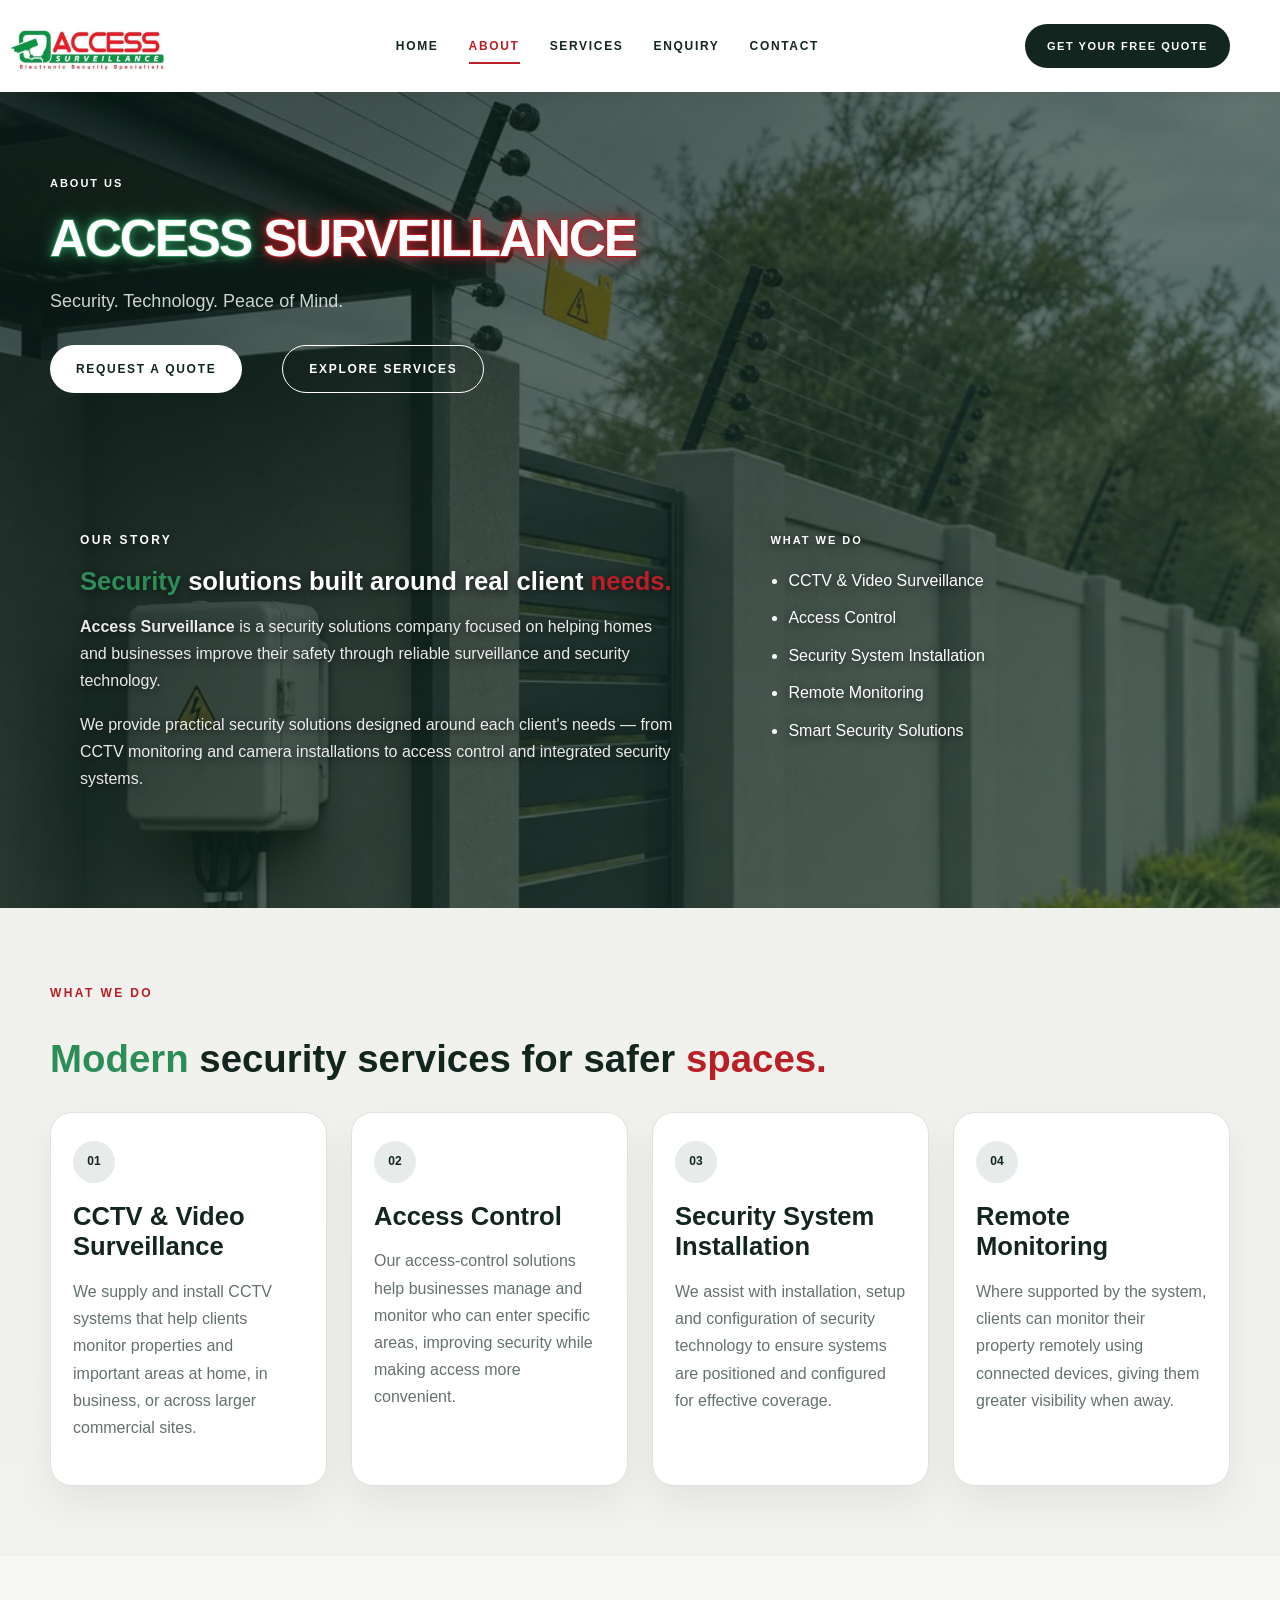
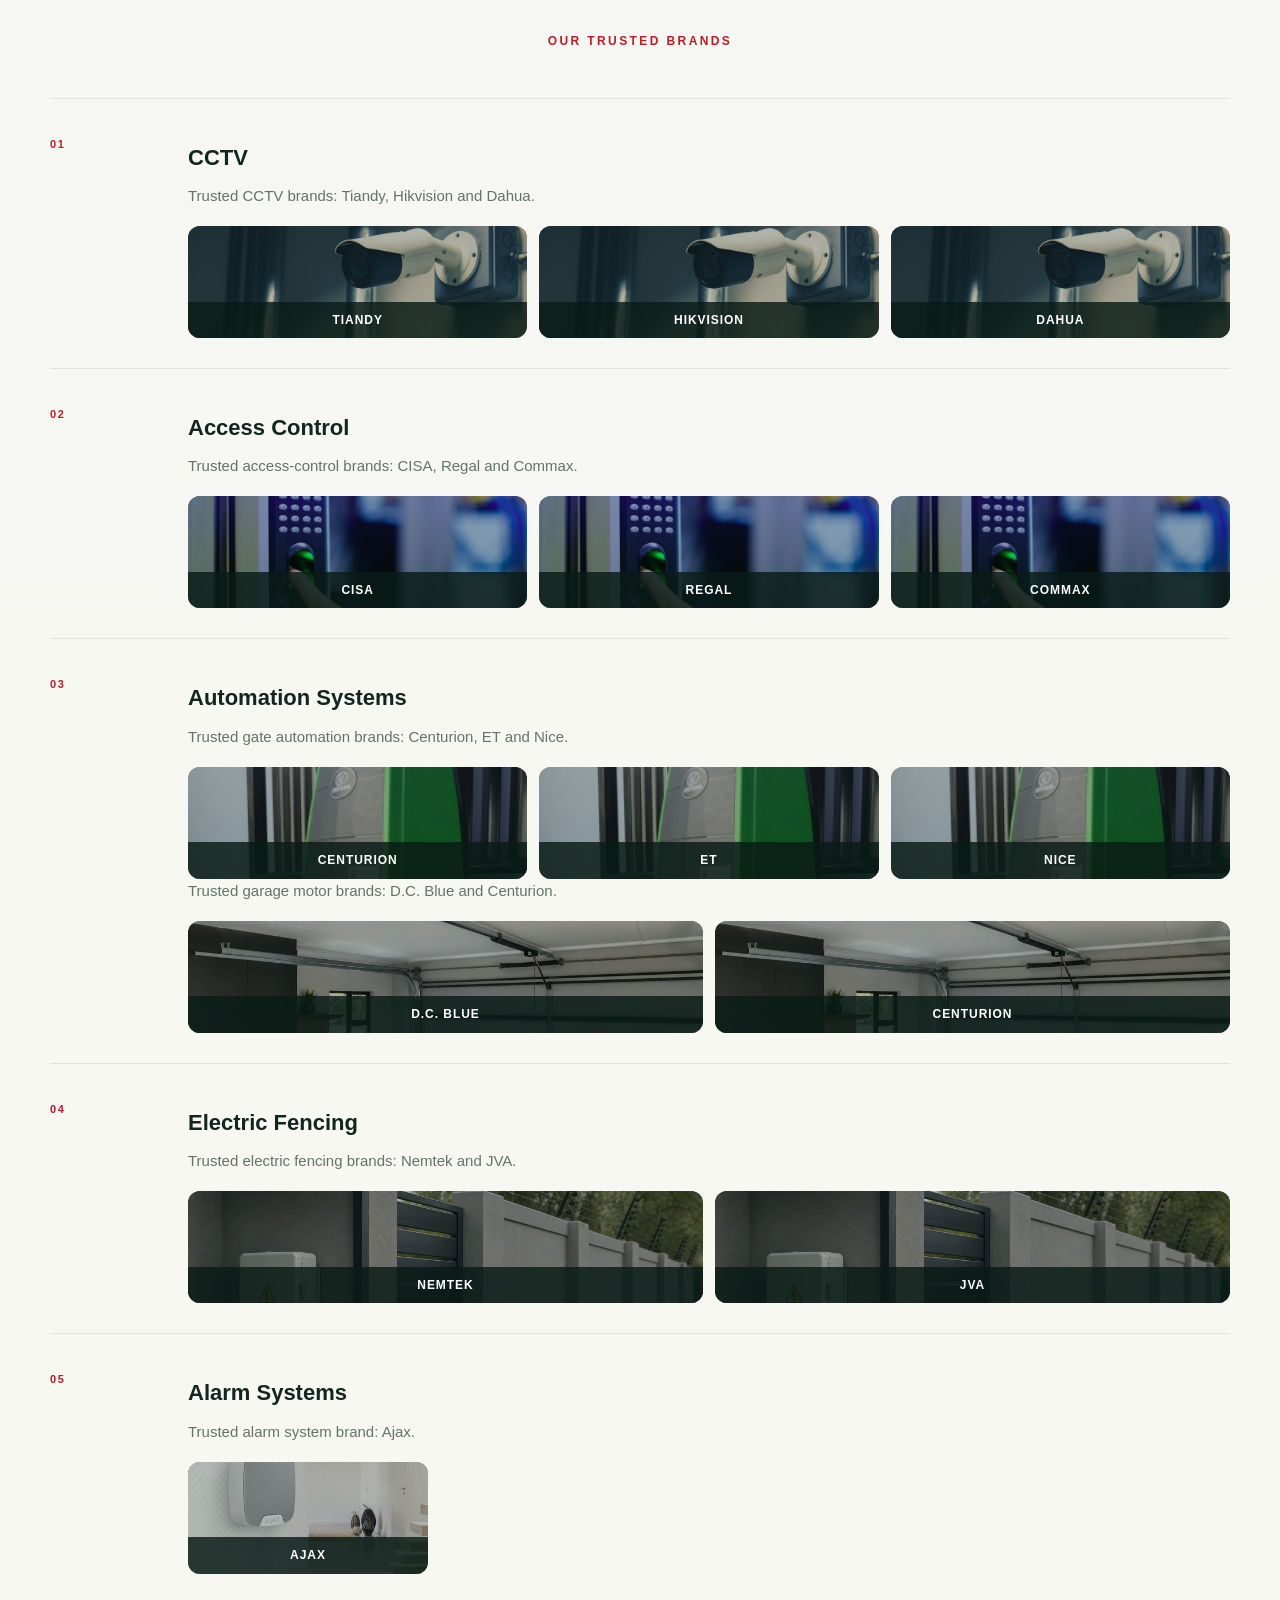
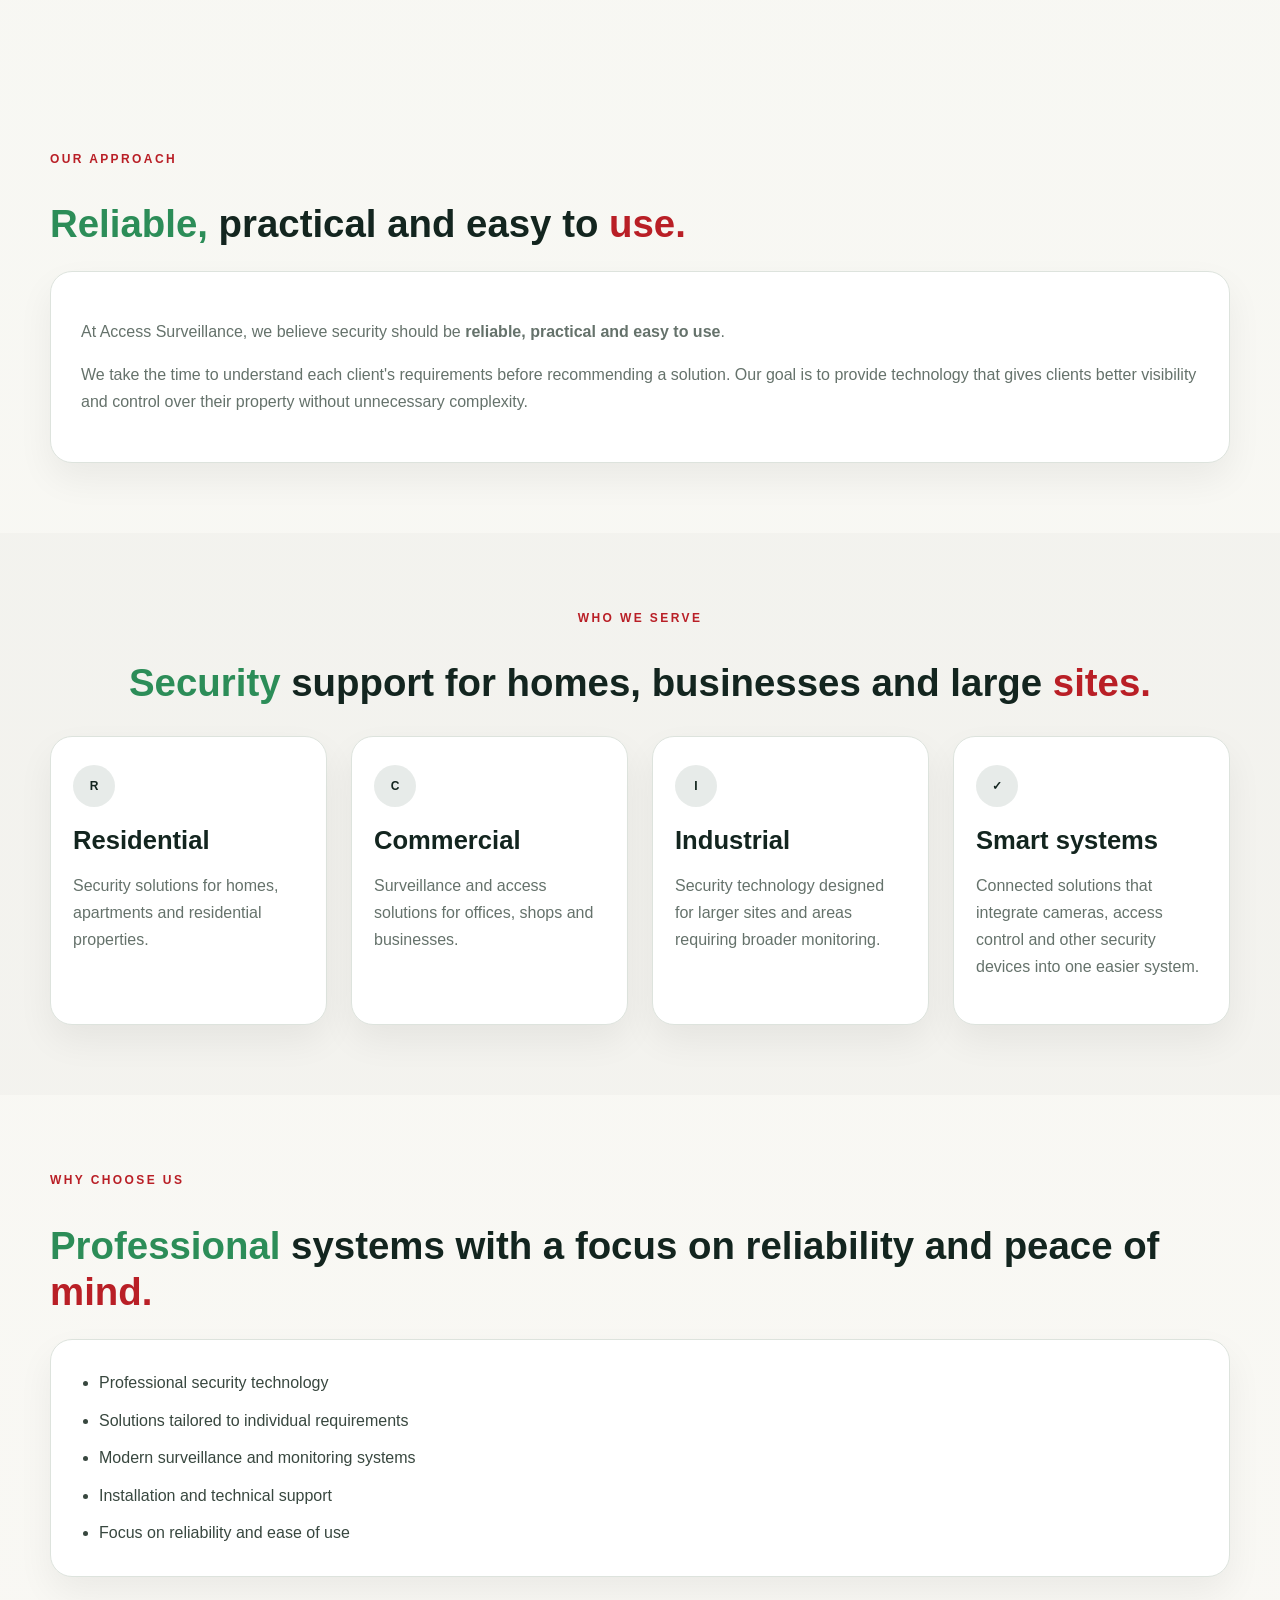
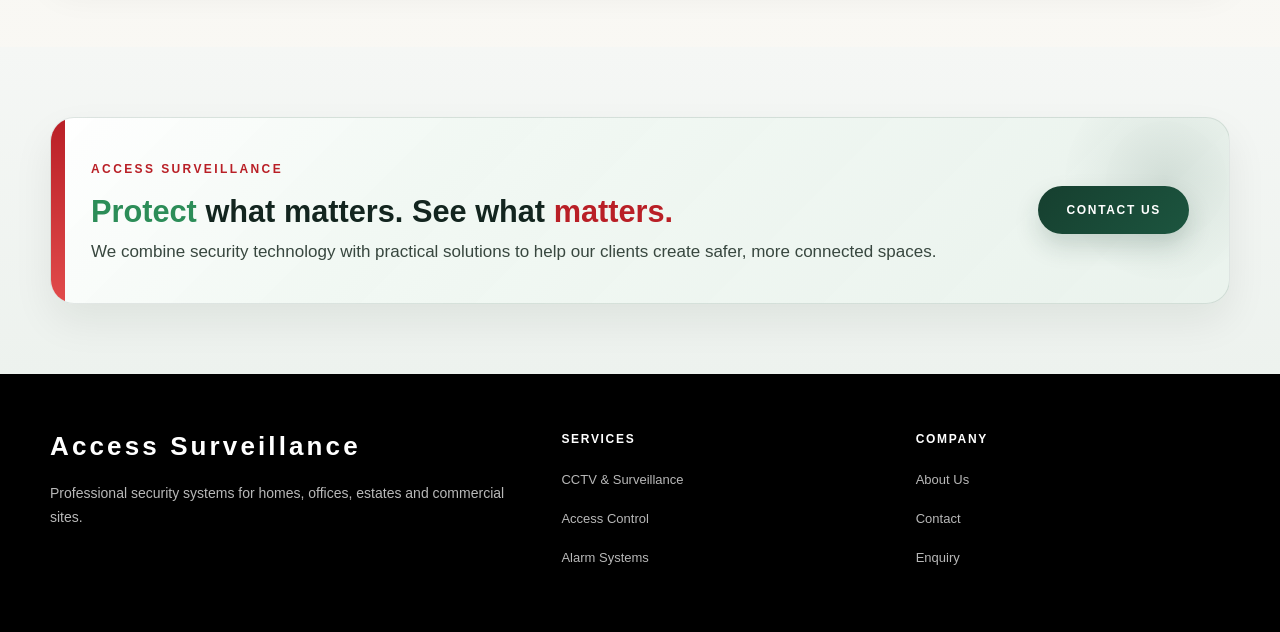
==== commit 44bd5a90: "new" ====
--- a/about.html
+++ b/about.html
@@ -38,41 +38,43 @@
     </div>
 
     <main class="page-main">
-        <section class="page-hero about-page-hero reveal">
-            <div class="container page-hero-inner">
-                <div class="page-hero-copy">
-                    <span class="eyebrow">About us</span>
-                    <h1>Access Surveillance</h1>
-                    <p>Security. Technology. Peace of Mind.</p>
-                    <div class="hero-actions inline-actions">
-                        <a class="btn btn-primary" href="enquiry.html">Request a quote</a>
-                        <a class="btn btn-secondary" href="services.html">Explore services</a>
+        <div class="about-hero-intro">
+            <section class="page-hero about-page-hero">
+                <div class="container page-hero-inner">
+                    <div class="page-hero-copy">
+                        <span class="eyebrow">About us</span>
+                        <h1><span class="about-word-access word-green">Access</span> <span class="about-word-surveillance word-red">Surveillance</span></h1>
+                        <p>Security. Technology. Peace of Mind.</p>
+                        <div class="hero-actions inline-actions">
+                            <a class="btn btn-primary" href="enquiry.html">Request a quote</a>
+                            <a class="btn btn-secondary" href="services.html">Explore services</a>
+                        </div>
                     </div>
                 </div>
-            </div>
-        </section>
-
-        <section class="content-section">
-            <div class="container content-grid">
-                <div class="info-card reveal">
-                    <span class="section-tag dark-tag">Our story</span>
-                    <h2>Security solutions built around real client needs.</h2>
-                    <p><strong>Access Surveillance</strong> is a security solutions company focused on helping homes and businesses improve their safety through reliable surveillance and security technology.</p>
-                    <p>We provide practical security solutions designed around each client's needs — from CCTV monitoring and camera installations to access control and integrated security systems.</p>
-                </div>
-
-                <aside class="info-card reveal">
-                    <span class="mini-label">What we do</span>
-                    <ul class="check-list">
-                        <li>CCTV &amp; Video Surveillance</li>
-                        <li>Access Control</li>
-                        <li>Security System Installation</li>
-                        <li>Remote Monitoring</li>
-                        <li>Smart Security Solutions</li>
-                    </ul>
-                </aside>
-            </div>
-        </section>
+            </section>
+
+            <section class="content-section">
+                <div class="container content-grid">
+                    <div class="info-card reveal">
+                        <span class="section-tag dark-tag">Our story</span>
+                        <h2>Security solutions built around real client needs.</h2>
+                        <p><strong>Access Surveillance</strong> is a security solutions company focused on helping homes and businesses improve their safety through reliable surveillance and security technology.</p>
+                        <p>We provide practical security solutions designed around each client's needs — from CCTV monitoring and camera installations to access control and integrated security systems.</p>
+                    </div>
+
+                    <aside class="info-card reveal">
+                        <span class="mini-label">What we do</span>
+                        <ul class="check-list">
+                            <li>CCTV &amp; Video Surveillance</li>
+                            <li>Access Control</li>
+                            <li>Security System Installation</li>
+                            <li>Remote Monitoring</li>
+                            <li>Smart Security Solutions</li>
+                        </ul>
+                    </aside>
+                </div>
+            </section>
+        </div>
 
         <section class="content-section muted-section">
             <div class="container">
@@ -101,6 +103,111 @@
                         <span class="feature-icon">04</span>
                         <h3>Remote Monitoring</h3>
                         <p>Where supported by the system, clients can monitor their property remotely using connected devices, giving them greater visibility when away.</p>
+                    </article>
+                </div>
+            </div>
+        </section>
+
+        <section class="content-section trusted-brands-section">
+            <div class="container">
+                <div class="section-heading centered">
+                    <span class="section-tag dark-tag">Our trusted brands</span>
+                </div>
+
+                <div class="brand-subsections">
+                    <article class="brand-subsection">
+                        <span class="brand-subsection-number">01</span>
+                        <h3>CCTV</h3>
+                        <p>Trusted CCTV brands: Tiandy, Hikvision and Dahua.</p>
+                        <div class="cctv-brand-showcase">
+                            <figure class="cctv-brand-card">
+                                <img src="images/cctv img.png" alt="Tiandy CCTV systems">
+                                <figcaption>Tiandy</figcaption>
+                            </figure>
+                            <figure class="cctv-brand-card">
+                                <img src="images/cctv img.png" alt="Hikvision CCTV systems">
+                                <figcaption>Hikvision</figcaption>
+                            </figure>
+                            <figure class="cctv-brand-card">
+                                <img src="images/cctv img.png" alt="Dahua CCTV systems">
+                                <figcaption>Dahua</figcaption>
+                            </figure>
+                        </div>
+                    </article>
+                    <article class="brand-subsection">
+                        <span class="brand-subsection-number">02</span>
+                        <h3>Access Control</h3>
+                        <p>Trusted access-control brands: CISA, Regal and Commax.</p>
+                        <div class="access-brand-showcase">
+                            <figure class="cctv-brand-card">
+                                <img src="images/access control.jpg" alt="CISA access control systems">
+                                <figcaption>CISA</figcaption>
+                            </figure>
+                            <figure class="cctv-brand-card">
+                                <img src="images/access control.jpg" alt="Regal access control systems">
+                                <figcaption>Regal</figcaption>
+                            </figure>
+                            <figure class="cctv-brand-card">
+                                <img src="images/access control.jpg" alt="Commax access control systems">
+                                <figcaption>Commax</figcaption>
+                            </figure>
+                        </div>
+                    </article>
+                    <article class="brand-subsection">
+                        <span class="brand-subsection-number">03</span>
+                        <h3>Automation Systems</h3>
+                        <p>Trusted gate automation brands: Centurion, ET and Nice.</p>
+                        <div class="automation-brand-showcase">
+                            <figure class="cctv-brand-card">
+                                <img src="images/gate automation.jpg" alt="Centurion gate automation systems">
+                                <figcaption>Centurion</figcaption>
+                            </figure>
+                            <figure class="cctv-brand-card">
+                                <img src="images/gate automation.jpg" alt="ET gate automation systems">
+                                <figcaption>ET</figcaption>
+                            </figure>
+                            <figure class="cctv-brand-card">
+                                <img src="images/gate automation.jpg" alt="Nice gate automation systems">
+                                <figcaption>Nice</figcaption>
+                            </figure>
+                        </div>
+                        <p>Trusted garage motor brands: D.C. Blue and Centurion.</p>
+                        <div class="garage-brand-showcase">
+                            <figure class="cctv-brand-card">
+                                <img src="images/garage automation.webp" alt="D.C. Blue garage motors">
+                                <figcaption>D.C. Blue</figcaption>
+                            </figure>
+                            <figure class="cctv-brand-card">
+                                <img src="images/garage automation.webp" alt="Centurion garage motors">
+                                <figcaption>Centurion</figcaption>
+                            </figure>
+                        </div>
+                    </article>
+                    <article class="brand-subsection">
+                        <span class="brand-subsection-number">04</span>
+                        <h3>Electric Fencing</h3>
+                        <p>Trusted electric fencing brands: Nemtek and JVA.</p>
+                        <div class="fencing-brand-showcase">
+                            <figure class="cctv-brand-card">
+                                <img src="images/electric-fence-installation.webp" alt="Nemtek electric fencing systems">
+                                <figcaption>Nemtek</figcaption>
+                            </figure>
+                            <figure class="cctv-brand-card">
+                                <img src="images/electric-fence-installation.webp" alt="JVA electric fencing systems">
+                                <figcaption>JVA</figcaption>
+                            </figure>
+                        </div>
+                    </article>
+                    <article class="brand-subsection">
+                        <span class="brand-subsection-number">05</span>
+                        <h3>Alarm Systems</h3>
+                        <p>Trusted alarm system brand: Ajax.</p>
+                        <div class="alarm-brand-showcase">
+                            <figure class="cctv-brand-card">
+                                <img src="images/ajax alarm systems.jpg" alt="Ajax alarm systems">
+                                <figcaption>Ajax</figcaption>
+                            </figure>
+                        </div>
                     </article>
                 </div>
             </div>
--- a/css/style.css
+++ b/css/style.css
@@ -1226,9 +1226,70 @@
 }
 
 .about-page-hero {
+  background: transparent;
+}
+
+.about-hero-intro {
   background-image: linear-gradient(135deg, rgba(9, 28, 22, 0.78), rgba(33, 65, 52, 0.58)), url("../images/electric-fence-installation.webp");
-  background-position: center;
+  background-position: center top;
   background-size: cover;
+}
+
+.about-hero-intro .info-card {
+  background: transparent;
+  border: 0;
+  box-shadow: none;
+  color: var(--white);
+  text-shadow: 0 2px 8px rgba(0, 0, 0, 0.65);
+}
+
+.about-hero-intro .info-card h2,
+.about-hero-intro .info-card p,
+.about-hero-intro .info-card .check-list li {
+  color: var(--white);
+}
+
+.about-hero-intro .info-card p {
+  color: rgba(255, 255, 255, 0.9);
+}
+
+.about-hero-intro .eyebrow,
+.about-hero-intro .section-tag,
+.about-hero-intro .mini-label {
+  color: var(--white);
+}
+
+.about-page-hero .btn-primary {
+  background: var(--white);
+  color: var(--charcoal);
+}
+
+.about-page-hero .about-word-access,
+.about-page-hero .about-word-surveillance {
+  color: var(--white);
+  -webkit-text-stroke: 2px currentColor;
+  paint-order: stroke fill;
+}
+
+.about-page-hero .about-word-access {
+  -webkit-text-stroke-color: #2c8d58;
+  text-shadow: 0 0 8px rgba(44, 141, 88, 0.95), 0 0 18px rgba(44, 141, 88, 0.7);
+}
+
+.about-page-hero .about-word-surveillance {
+  -webkit-text-stroke-color: var(--red);
+  text-shadow: 0 0 8px rgba(185, 31, 38, 0.95), 0 0 18px rgba(185, 31, 38, 0.7);
+}
+
+.about-page-hero .btn-secondary {
+  border-color: var(--white);
+  color: var(--white);
+}
+
+.about-page-hero .btn-primary:hover,
+.about-page-hero .btn-secondary:hover {
+  background: var(--white);
+  color: var(--charcoal);
 }
 
 .page-hero-inner {
@@ -1385,6 +1446,121 @@
   margin-top: 30px;
 }
 
+.brand-subsections {
+  display: grid;
+  grid-template-columns: 1fr;
+  margin-top: 30px;
+}
+
+.brand-subsection {
+  display: grid;
+  grid-template-columns: 110px minmax(0, 1fr);
+  column-gap: 28px;
+  padding: 30px 0;
+  border-top: 1px solid var(--line);
+}
+
+.brand-subsection-number {
+  grid-column: 1;
+  grid-row: 1 / span 3;
+  color: var(--red);
+  font-size: 11px;
+  font-weight: 900;
+  letter-spacing: 0.14em;
+  padding-top: 6px;
+}
+
+.brand-subsection h3 {
+  grid-column: 2;
+  color: var(--charcoal);
+  font-size: 22px;
+  margin: 10px 0 8px;
+}
+
+.brand-subsection p {
+  grid-column: 2;
+  color: var(--muted);
+  font-size: 15px;
+  line-height: 1.6;
+  margin: 0;
+}
+
+.cctv-brand-showcase,
+.access-brand-showcase {
+  grid-column: 2;
+  display: grid;
+  grid-template-columns: repeat(3, minmax(0, 1fr));
+  gap: 12px;
+  margin-top: 18px;
+}
+
+.access-brand-showcase {
+  grid-template-columns: repeat(3, minmax(0, 1fr));
+}
+
+.automation-brand-showcase {
+  grid-column: 2;
+  display: grid;
+  grid-template-columns: repeat(3, minmax(0, 1fr));
+  gap: 12px;
+  margin-top: 18px;
+}
+
+.garage-brand-showcase {
+  grid-column: 2;
+  display: grid;
+  grid-template-columns: repeat(2, minmax(0, 1fr));
+  gap: 12px;
+  margin-top: 18px;
+}
+
+.fencing-brand-showcase {
+  grid-column: 2;
+  display: grid;
+  grid-template-columns: repeat(2, minmax(0, 1fr));
+  gap: 12px;
+  margin-top: 18px;
+}
+
+.alarm-brand-showcase {
+  grid-column: 2;
+  display: grid;
+  grid-template-columns: minmax(0, 1fr);
+  max-width: 240px;
+  gap: 12px;
+  margin-top: 18px;
+}
+
+.cctv-brand-card {
+  position: relative;
+  min-height: 112px;
+  margin: 0;
+  overflow: hidden;
+  border-radius: 12px;
+  background: var(--charcoal);
+}
+
+.cctv-brand-card img {
+  display: block;
+  width: 100%;
+  height: 112px;
+  object-fit: cover;
+  opacity: 0.7;
+}
+
+.cctv-brand-card figcaption {
+  position: absolute;
+  inset: auto 0 0;
+  padding: 8px;
+  background: rgba(9, 28, 22, 0.82);
+  color: var(--white);
+  font-size: 12px;
+  font-weight: 900;
+  letter-spacing: 0.08em;
+  text-align: center;
+  text-transform: uppercase;
+}
+
 .feature-card {
   padding: 28px 22px;
 }
@@ -1750,10 +1926,32 @@
 
   .stats-grid,
   .value-grid,
+  .brand-subsections,
   .process-grid,
   .service-grid-page,
   .field-row {
     grid-template-columns: 1fr;
+  }
+
+  .brand-subsection {
+    grid-template-columns: 1fr;
+    row-gap: 8px;
+  }
+
+  .brand-subsection-number,
+  .brand-subsection h3,
+  .brand-subsection p,
+  .cctv-brand-showcase,
+  .access-brand-showcase,
+  .automation-brand-showcase,
+  .garage-brand-showcase,
+  .fencing-brand-showcase,
+  .alarm-brand-showcase {
+    grid-column: 1;
+  }
+
+  .brand-subsection-number {
+    grid-row: auto;
   }
 
   .page-hero {
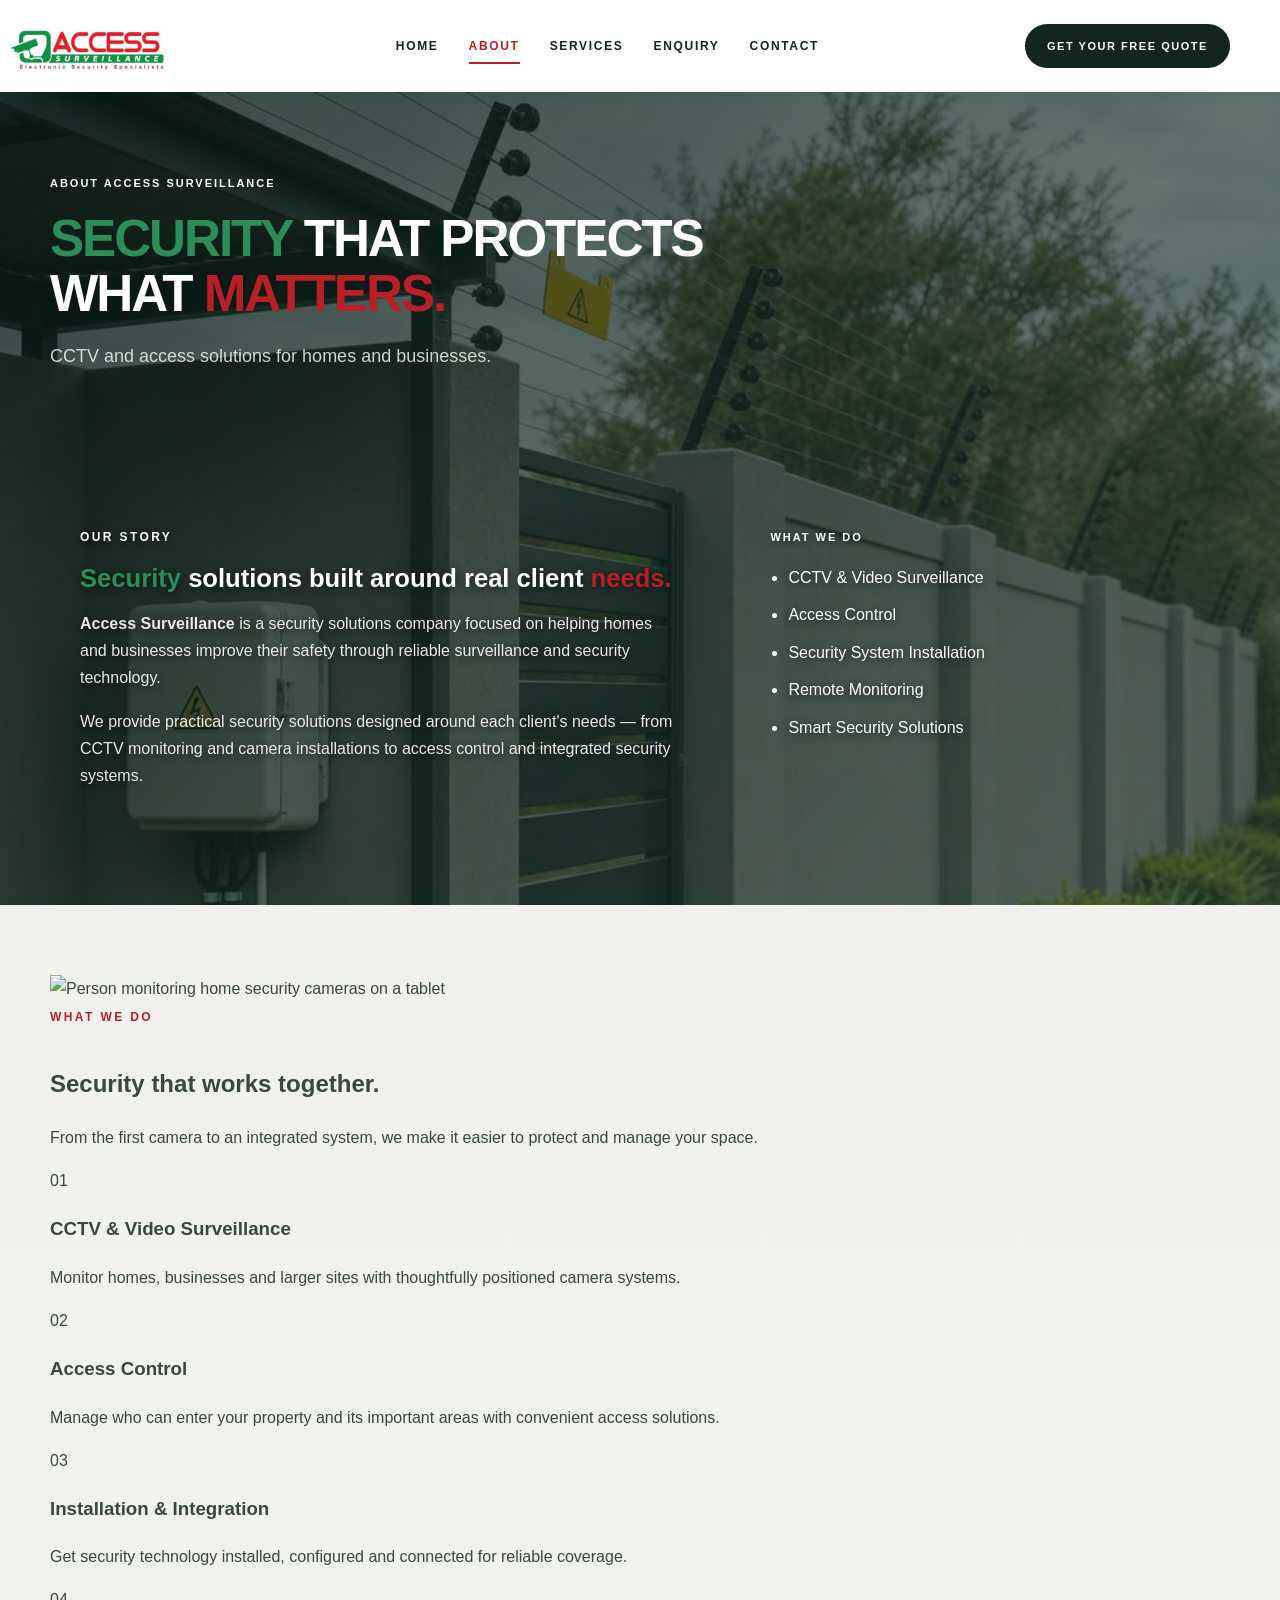
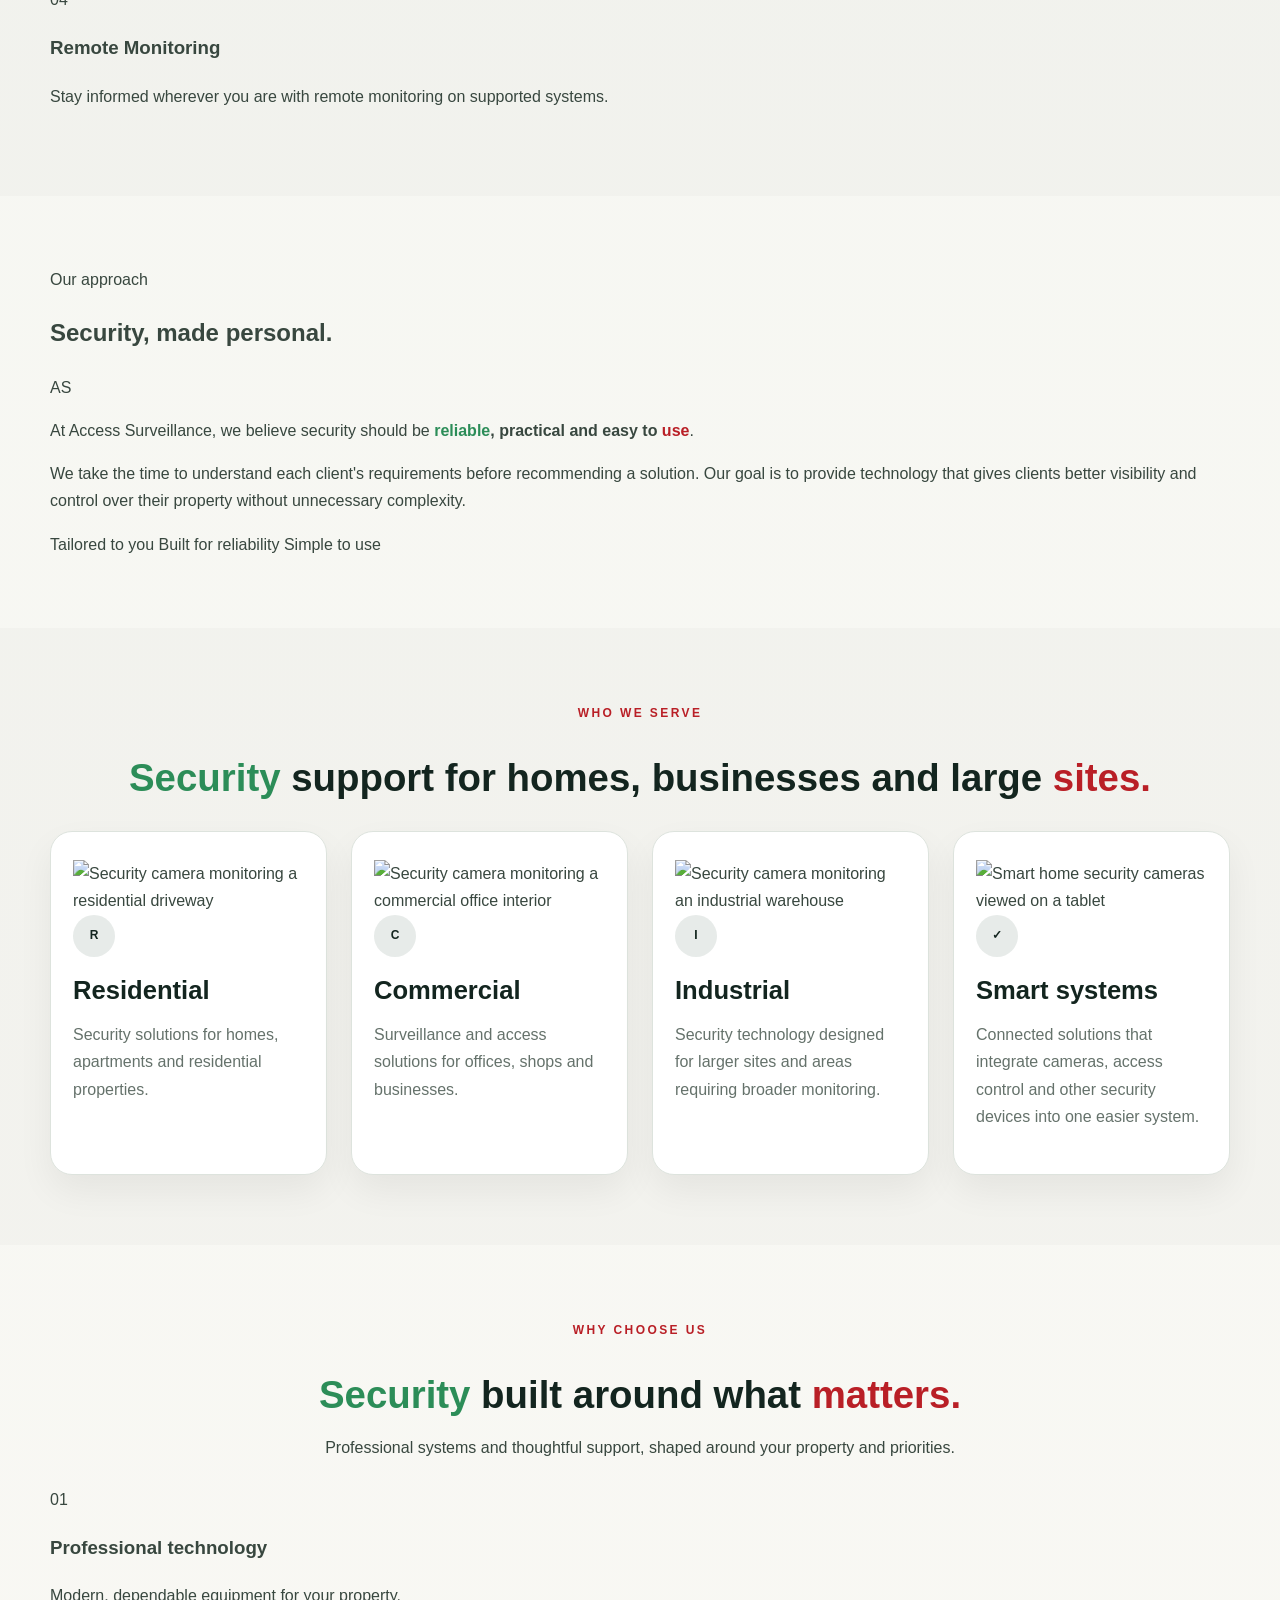
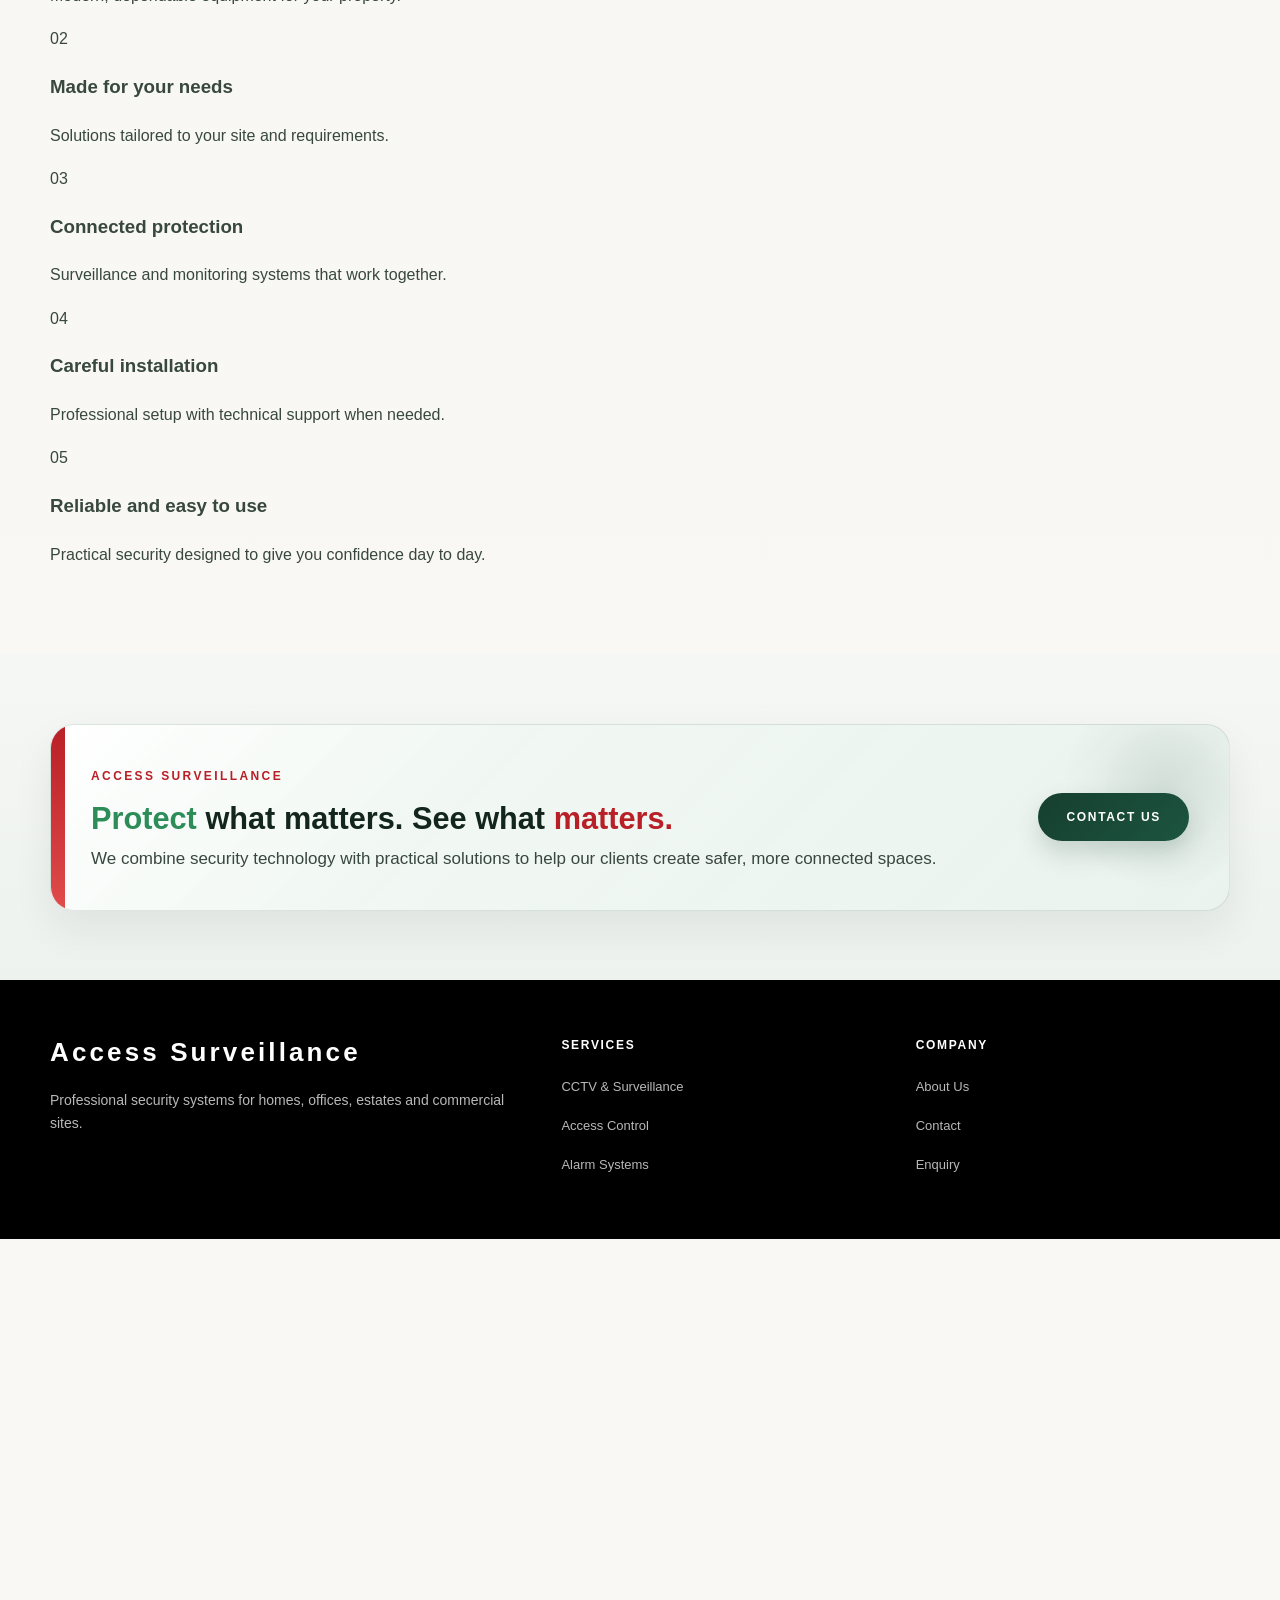
==== commit bc61a5d8: "Merge pull request #2 from amaankarim123/fix/mobile-menu Fix mobile navigation toggle initialization" ====
--- a/about.html
+++ b/about.html
@@ -18,7 +18,7 @@
                     </span>
                 </a>
 
-                <button class="menu-toggle" aria-label="Open navigation" aria-expanded="false">
+                <button class="menu-toggle" type="button" aria-label="Open navigation" aria-expanded="false">
                     <span></span>
                     <span></span>
                     <span></span>
@@ -42,17 +42,12 @@
             <section class="page-hero about-page-hero">
                 <div class="container page-hero-inner">
                     <div class="page-hero-copy">
-                        <span class="eyebrow">About us</span>
-                        <h1><span class="about-word-access word-green">Access</span> <span class="about-word-surveillance word-red">Surveillance</span></h1>
-                        <p>Security. Technology. Peace of Mind.</p>
-                        <div class="hero-actions inline-actions">
-                            <a class="btn btn-primary" href="enquiry.html">Request a quote</a>
-                            <a class="btn btn-secondary" href="services.html">Explore services</a>
-                        </div>
+                        <span class="eyebrow">About Access Surveillance</span>
+                        <h1>Security that protects what matters.</h1>
+                        <p class="about-hero-tagline">CCTV and access solutions for homes and businesses.</p>
                     </div>
                 </div>
             </section>
-
             <section class="content-section">
                 <div class="container content-grid">
                     <div class="info-card reveal">
@@ -76,153 +71,65 @@
             </section>
         </div>
 
-        <section class="content-section muted-section">
-            <div class="container">
-                <div class="section-heading reveal">
+        <section class="content-section muted-section about-services-section">
+            <div class="container about-services-layout">
+                <div class="about-services-intro reveal">
+                    <img class="about-services-image" src="images/about-services-monitoring.png" alt="Person monitoring home security cameras on a tablet">
                     <span class="section-tag dark-tag">What we do</span>
-                    <h2>Modern security services for safer spaces.</h2>
-                </div>
-
-                <div class="value-grid">
-                    <article class="feature-card reveal">
-                        <span class="feature-icon">01</span>
-                        <h3>CCTV &amp; Video Surveillance</h3>
-                        <p>We supply and install CCTV systems that help clients monitor properties and important areas at home, in business, or across larger commercial sites.</p>
-                    </article>
-                    <article class="feature-card reveal">
-                        <span class="feature-icon">02</span>
-                        <h3>Access Control</h3>
-                        <p>Our access-control solutions help businesses manage and monitor who can enter specific areas, improving security while making access more convenient.</p>
-                    </article>
-                    <article class="feature-card reveal">
-                        <span class="feature-icon">03</span>
-                        <h3>Security System Installation</h3>
-                        <p>We assist with installation, setup and configuration of security technology to ensure systems are positioned and configured for effective coverage.</p>
-                    </article>
-                    <article class="feature-card reveal">
-                        <span class="feature-icon">04</span>
-                        <h3>Remote Monitoring</h3>
-                        <p>Where supported by the system, clients can monitor their property remotely using connected devices, giving them greater visibility when away.</p>
-                    </article>
-                </div>
-            </div>
-        </section>
-
-        <section class="content-section trusted-brands-section">
-            <div class="container">
-                <div class="section-heading centered">
-                    <span class="section-tag dark-tag">Our trusted brands</span>
-                </div>
-
-                <div class="brand-subsections">
-                    <article class="brand-subsection">
-                        <span class="brand-subsection-number">01</span>
-                        <h3>CCTV</h3>
-                        <p>Trusted CCTV brands: Tiandy, Hikvision and Dahua.</p>
-                        <div class="cctv-brand-showcase">
-                            <figure class="cctv-brand-card">
-                                <img src="images/cctv img.png" alt="Tiandy CCTV systems">
-                                <figcaption>Tiandy</figcaption>
-                            </figure>
-                            <figure class="cctv-brand-card">
-                                <img src="images/cctv img.png" alt="Hikvision CCTV systems">
-                                <figcaption>Hikvision</figcaption>
-                            </figure>
-                            <figure class="cctv-brand-card">
-                                <img src="images/cctv img.png" alt="Dahua CCTV systems">
-                                <figcaption>Dahua</figcaption>
-                            </figure>
-                        </div>
-                    </article>
-                    <article class="brand-subsection">
-                        <span class="brand-subsection-number">02</span>
-                        <h3>Access Control</h3>
-                        <p>Trusted access-control brands: CISA, Regal and Commax.</p>
-                        <div class="access-brand-showcase">
-                            <figure class="cctv-brand-card">
-                                <img src="images/access control.jpg" alt="CISA access control systems">
-                                <figcaption>CISA</figcaption>
-                            </figure>
-                            <figure class="cctv-brand-card">
-                                <img src="images/access control.jpg" alt="Regal access control systems">
-                                <figcaption>Regal</figcaption>
-                            </figure>
-                            <figure class="cctv-brand-card">
-                                <img src="images/access control.jpg" alt="Commax access control systems">
-                                <figcaption>Commax</figcaption>
-                            </figure>
-                        </div>
-                    </article>
-                    <article class="brand-subsection">
-                        <span class="brand-subsection-number">03</span>
-                        <h3>Automation Systems</h3>
-                        <p>Trusted gate automation brands: Centurion, ET and Nice.</p>
-                        <div class="automation-brand-showcase">
-                            <figure class="cctv-brand-card">
-                                <img src="images/gate automation.jpg" alt="Centurion gate automation systems">
-                                <figcaption>Centurion</figcaption>
-                            </figure>
-                            <figure class="cctv-brand-card">
-                                <img src="images/gate automation.jpg" alt="ET gate automation systems">
-                                <figcaption>ET</figcaption>
-                            </figure>
-                            <figure class="cctv-brand-card">
-                                <img src="images/gate automation.jpg" alt="Nice gate automation systems">
-                                <figcaption>Nice</figcaption>
-                            </figure>
-                        </div>
-                        <p>Trusted garage motor brands: D.C. Blue and Centurion.</p>
-                        <div class="garage-brand-showcase">
-                            <figure class="cctv-brand-card">
-                                <img src="images/garage automation.webp" alt="D.C. Blue garage motors">
-                                <figcaption>D.C. Blue</figcaption>
-                            </figure>
-                            <figure class="cctv-brand-card">
-                                <img src="images/garage automation.webp" alt="Centurion garage motors">
-                                <figcaption>Centurion</figcaption>
-                            </figure>
-                        </div>
-                    </article>
-                    <article class="brand-subsection">
-                        <span class="brand-subsection-number">04</span>
-                        <h3>Electric Fencing</h3>
-                        <p>Trusted electric fencing brands: Nemtek and JVA.</p>
-                        <div class="fencing-brand-showcase">
-                            <figure class="cctv-brand-card">
-                                <img src="images/electric-fence-installation.webp" alt="Nemtek electric fencing systems">
-                                <figcaption>Nemtek</figcaption>
-                            </figure>
-                            <figure class="cctv-brand-card">
-                                <img src="images/electric-fence-installation.webp" alt="JVA electric fencing systems">
-                                <figcaption>JVA</figcaption>
-                            </figure>
-                        </div>
-                    </article>
-                    <article class="brand-subsection">
-                        <span class="brand-subsection-number">05</span>
-                        <h3>Alarm Systems</h3>
-                        <p>Trusted alarm system brand: Ajax.</p>
-                        <div class="alarm-brand-showcase">
-                            <figure class="cctv-brand-card">
-                                <img src="images/ajax alarm systems.jpg" alt="Ajax alarm systems">
-                                <figcaption>Ajax</figcaption>
-                            </figure>
-                        </div>
-                    </article>
-                </div>
-            </div>
-        </section>
-
-        <section class="content-section">
-            <div class="container">
-                <div class="section-heading reveal">
-                    <span class="section-tag dark-tag">Our approach</span>
-                    <h2>Reliable, practical and easy to use.</h2>
-                </div>
-
-                <div class="info-card reveal">
-                    <p>At Access Surveillance, we believe security should be <strong>reliable, practical and easy to use</strong>.</p>
+                    <h2>Security that works together.</h2>
+                    <p>From the first camera to an integrated system, we make it easier to protect and manage your space.</p>
+                </div>
+
+                <div class="about-services-list">
+                    <article class="about-service-item reveal">
+                        <span class="about-service-number">01</span>
+                        <div>
+                            <h3>CCTV &amp; Video Surveillance</h3>
+                            <p>Monitor homes, businesses and larger sites with thoughtfully positioned camera systems.</p>
+                        </div>
+                    </article>
+                    <article class="about-service-item reveal">
+                        <span class="about-service-number">02</span>
+                        <div>
+                            <h3>Access Control</h3>
+                            <p>Manage who can enter your property and its important areas with convenient access solutions.</p>
+                        </div>
+                    </article>
+                    <article class="about-service-item reveal">
+                        <span class="about-service-number">03</span>
+                        <div>
+                            <h3>Installation &amp; Integration</h3>
+                            <p>Get security technology installed, configured and connected for reliable coverage.</p>
+                        </div>
+                    </article>
+                    <article class="about-service-item reveal">
+                        <span class="about-service-number">04</span>
+                        <div>
+                            <h3>Remote Monitoring</h3>
+                            <p>Stay informed wherever you are with remote monitoring on supported systems.</p>
+                        </div>
+                    </article>
+                </div>
+            </div>
+        </section>
+
+        <section class="content-section about-approach-section">
+            <div class="container about-approach-layout">
+                <div class="about-approach-statement reveal">
+                    <span class="about-approach-kicker">Our approach</span>
+                    <h2>Security, made personal.</h2>
+                    <span class="about-approach-mark" aria-hidden="true">AS</span>
+                </div>
+
+                <div class="about-approach-copy reveal">
+                    <p class="about-approach-lead">At Access Surveillance, we believe security should be <strong><span class="word-green">reliable</span>, practical and easy to <span class="word-red">use</span></strong>.</p>
                     <p>We take the time to understand each client's requirements before recommending a solution. Our goal is to provide technology that gives clients better visibility and control over their property without unnecessary complexity.</p>
+
+                    <div class="about-approach-principles">
+                        <span>Tailored to you</span>
+                        <span>Built for reliability</span>
+                        <span>Simple to use</span>
+                    </div>
                 </div>
             </div>
         </section>
@@ -236,21 +143,25 @@
 
                 <div class="value-grid">
                     <article class="feature-card reveal">
+                        <img class="residential-feature-image" src="images/residential-security.png" alt="Security camera monitoring a residential driveway">
                         <span class="feature-icon">R</span>
                         <h3>Residential</h3>
                         <p>Security solutions for homes, apartments and residential properties.</p>
                     </article>
                     <article class="feature-card reveal">
+                        <img class="residential-feature-image" src="images/commercial-security.png" alt="Security camera monitoring a commercial office interior">
                         <span class="feature-icon">C</span>
                         <h3>Commercial</h3>
                         <p>Surveillance and access solutions for offices, shops and businesses.</p>
                     </article>
                     <article class="feature-card reveal">
+                        <img class="residential-feature-image" src="images/industrial-security.png" alt="Security camera monitoring an industrial warehouse">
                         <span class="feature-icon">I</span>
                         <h3>Industrial</h3>
                         <p>Security technology designed for larger sites and areas requiring broader monitoring.</p>
                     </article>
                     <article class="feature-card reveal">
+                        <img class="residential-feature-image" src="images/smart-systems-security.png" alt="Smart home security cameras viewed on a tablet">
                         <span class="feature-icon">✓</span>
                         <h3>Smart systems</h3>
                         <p>Connected solutions that integrate cameras, access control and other security devices into one easier system.</p>
@@ -259,21 +170,50 @@
             </div>
         </section>
 
-        <section class="content-section">
+        <section class="content-section about-why-section">
             <div class="container">
-                <div class="section-heading reveal">
+                <div class="section-heading centered about-why-heading reveal">
                     <span class="section-tag dark-tag">Why choose us</span>
-                    <h2>Professional systems with a focus on reliability and peace of mind.</h2>
-                </div>
-
-                <div class="info-card reveal">
-                    <ul class="check-list">
-                        <li>Professional security technology</li>
-                        <li>Solutions tailored to individual requirements</li>
-                        <li>Modern surveillance and monitoring systems</li>
-                        <li>Installation and technical support</li>
-                        <li>Focus on reliability and ease of use</li>
-                    </ul>
+                    <h2>Security built around what matters.</h2>
+                    <p>Professional systems and thoughtful support, shaped around your property and priorities.</p>
+                </div>
+
+                <div class="about-why-grid">
+                    <article class="about-why-item reveal">
+                        <span class="about-why-number">01</span>
+                        <div>
+                            <h3>Professional technology</h3>
+                            <p>Modern, dependable equipment for your property.</p>
+                        </div>
+                    </article>
+                    <article class="about-why-item reveal">
+                        <span class="about-why-number">02</span>
+                        <div>
+                            <h3>Made for your needs</h3>
+                            <p>Solutions tailored to your site and requirements.</p>
+                        </div>
+                    </article>
+                    <article class="about-why-item reveal">
+                        <span class="about-why-number">03</span>
+                        <div>
+                            <h3>Connected protection</h3>
+                            <p>Surveillance and monitoring systems that work together.</p>
+                        </div>
+                    </article>
+                    <article class="about-why-item reveal">
+                        <span class="about-why-number">04</span>
+                        <div>
+                            <h3>Careful installation</h3>
+                            <p>Professional setup with technical support when needed.</p>
+                        </div>
+                    </article>
+                    <article class="about-why-item reveal">
+                        <span class="about-why-number">05</span>
+                        <div>
+                            <h3>Reliable and easy to use</h3>
+                            <p>Practical security designed to give you confidence day to day.</p>
+                        </div>
+                    </article>
                 </div>
             </div>
         </section>
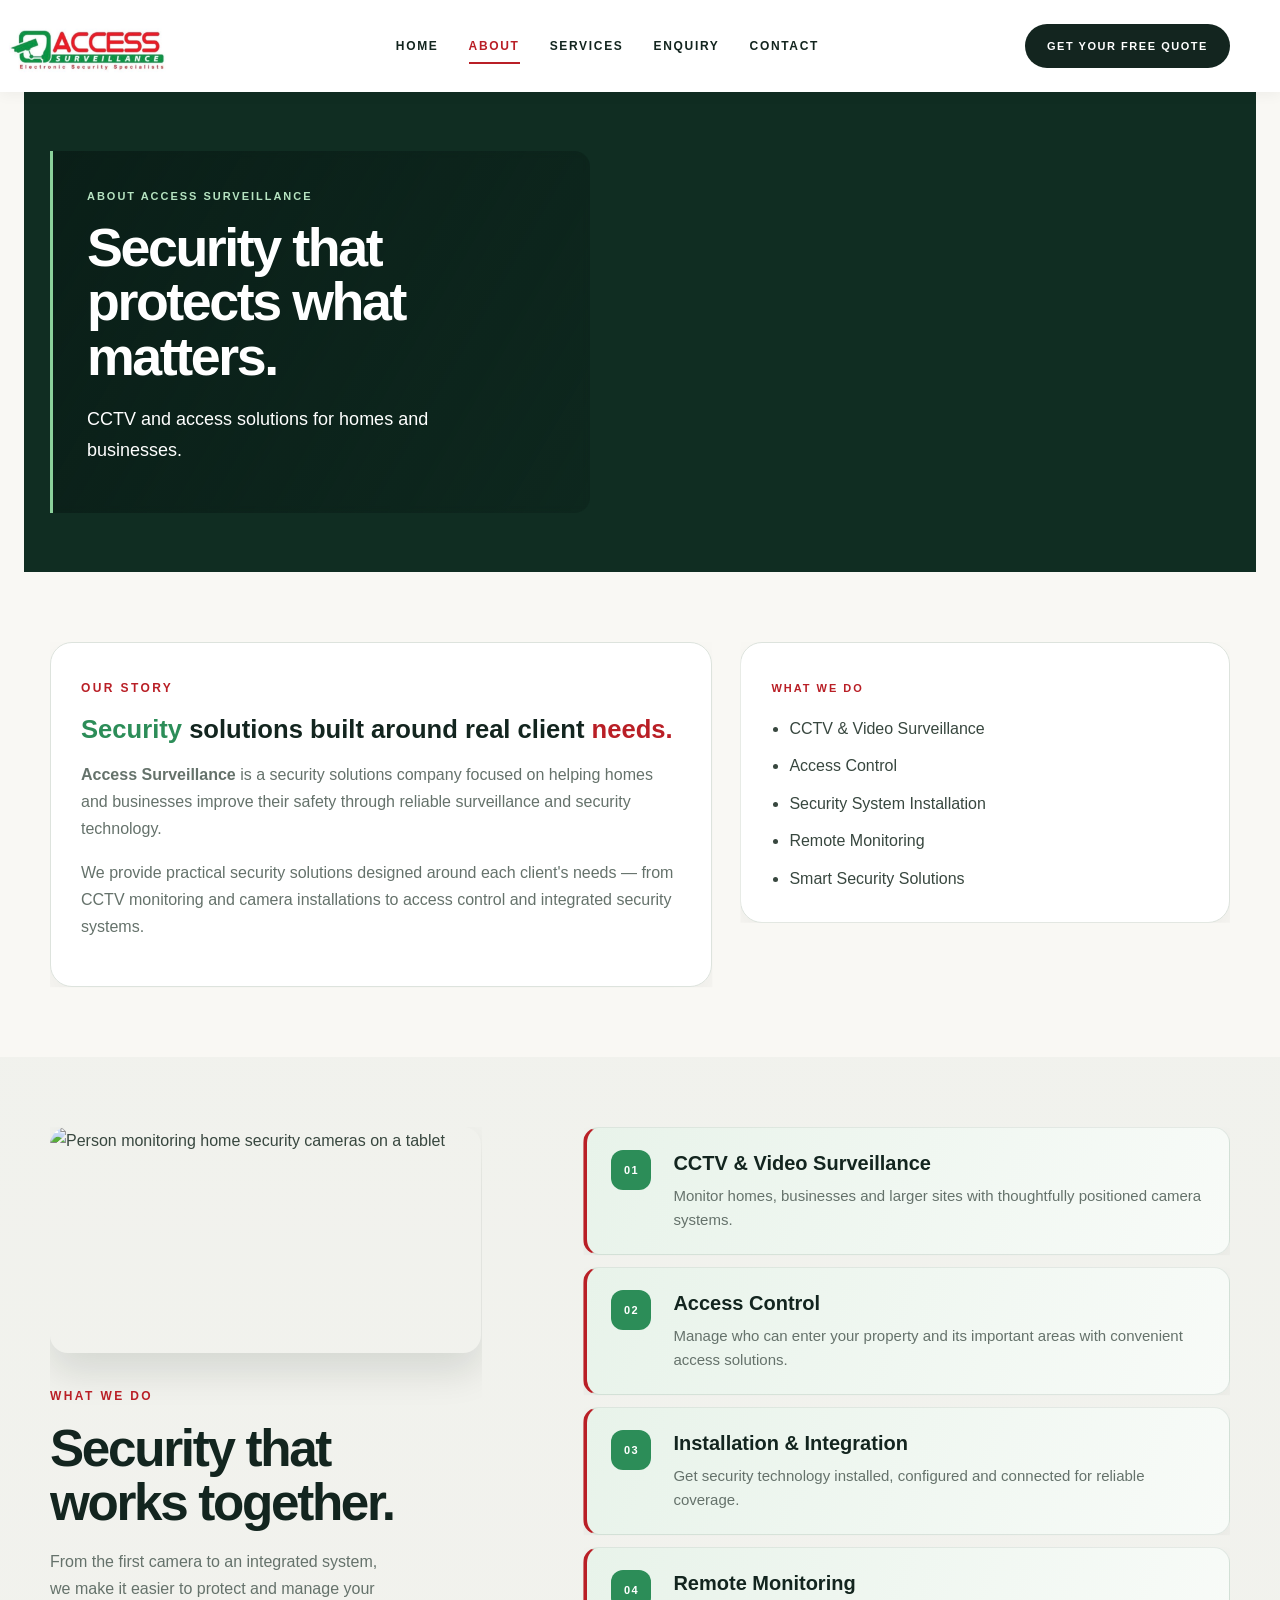
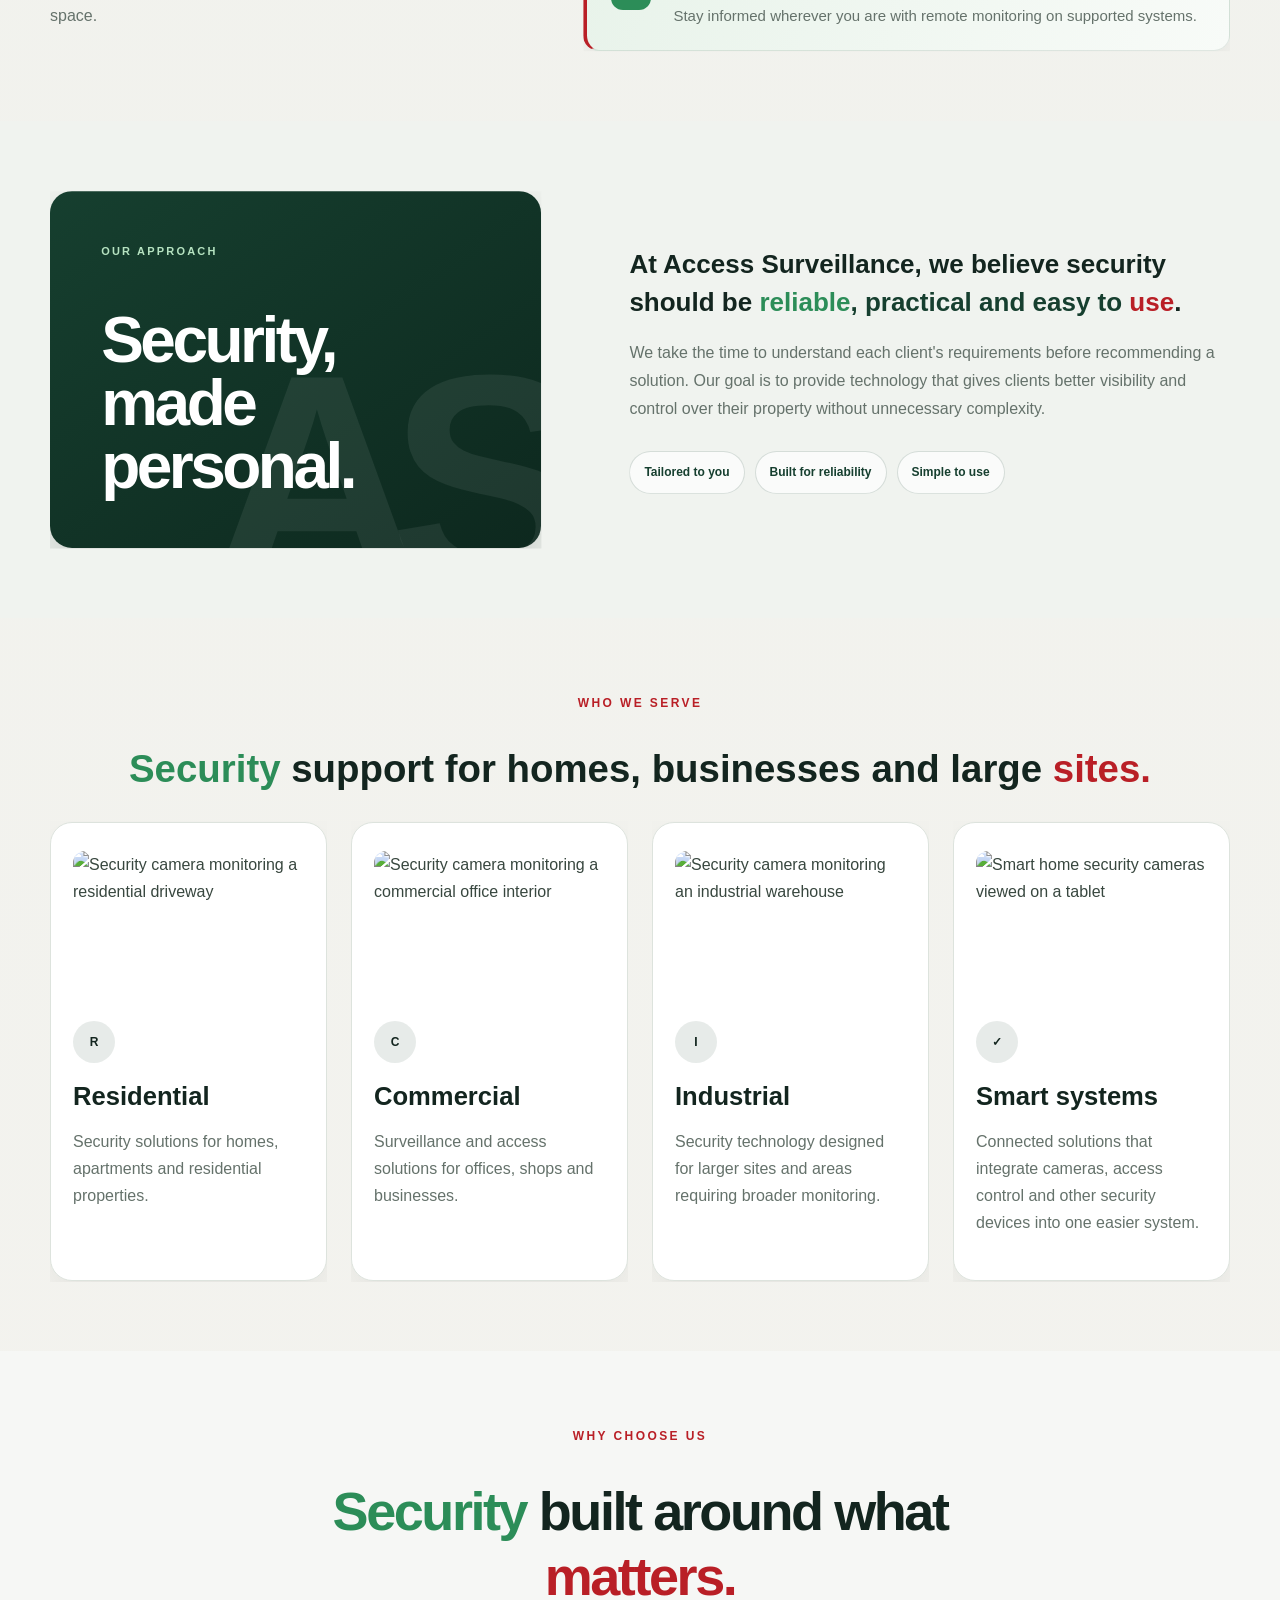
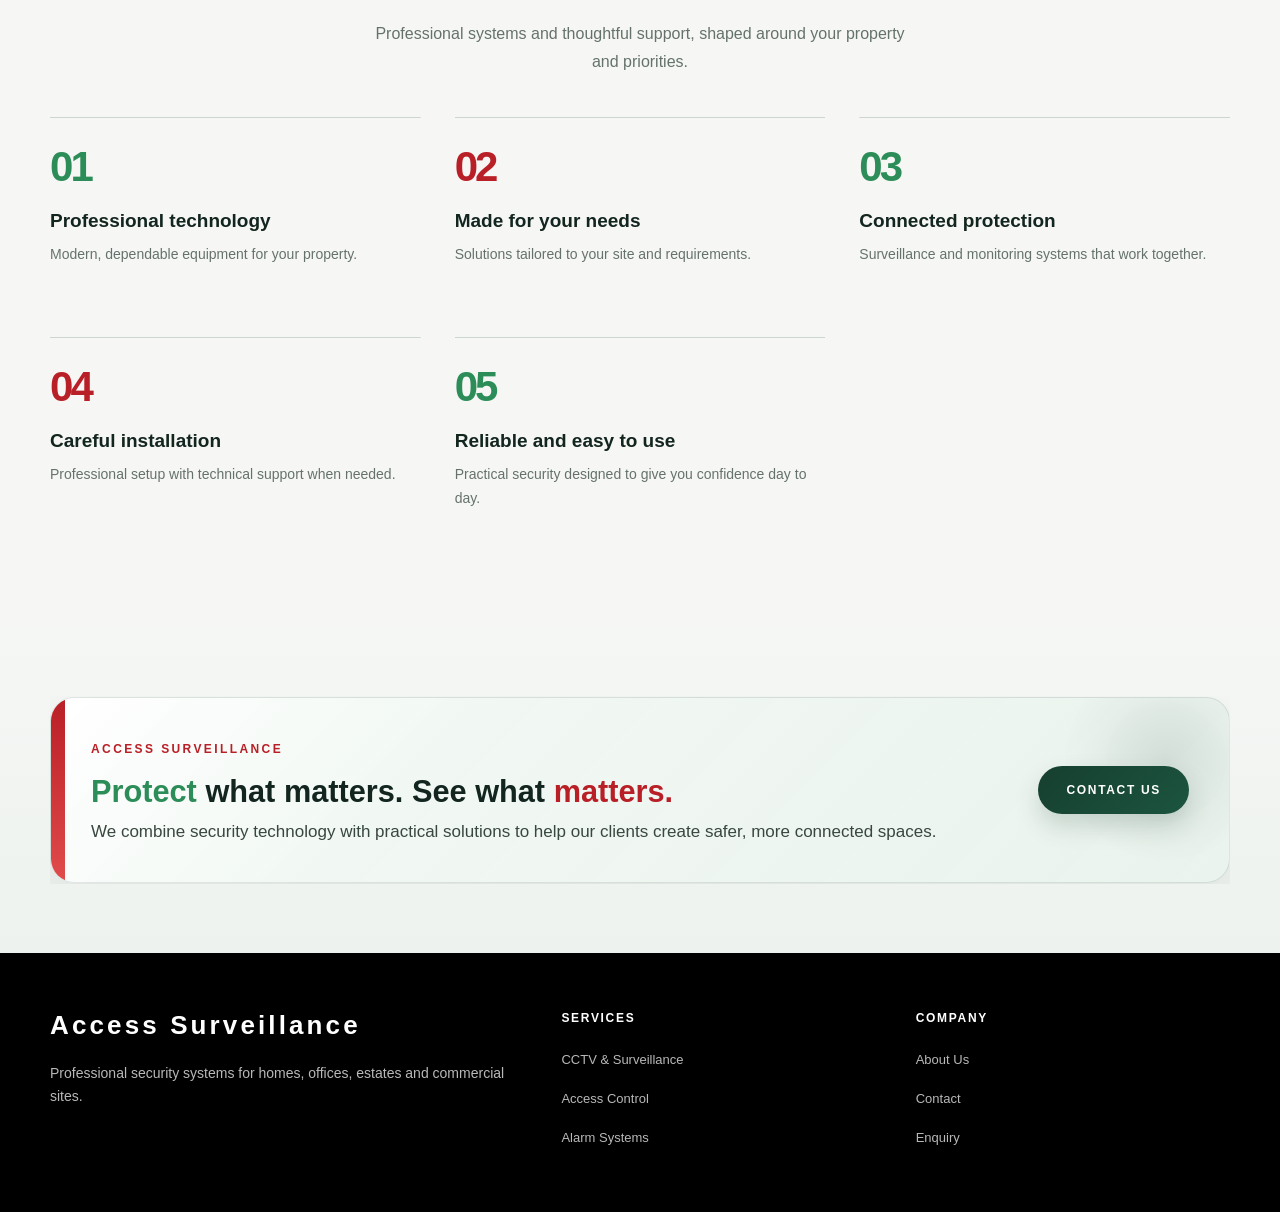
==== commit 64564d25: "Bust cached styles for mobile navigation Co-authored-by: Copilot <223556219+Copilot@users.noreply.gi" ====
--- a/about.html
+++ b/about.html
@@ -4,7 +4,7 @@
     <meta charset="UTF-8">
     <meta name="viewport" content="width=device-width, initial-scale=1.0">
     <title>About | Access Surveillance</title>
-    <link rel="stylesheet" href="css/style.css">
+    <link rel="stylesheet" href="css/style.css?v=123b632">
 </head>
 <body>
     <div class="site-header-wrap">
--- a/css/style.css
+++ b/css/style.css
@@ -49,63 +49,117 @@
   overflow-x: hidden;
 }
 
-.site-header,
-.hero-section,
-.service-preview,
-.trust-section,
-.cta-section,
-.hero-copy,
-.hero-panel,
-.service-card,
-.trust-point,
-.cta-card {
-  animation: fadeUp 1s cubic-bezier(0.2, 0.8, 0.2, 1) both;
+@media (hover: hover) and (pointer: fine) and (prefers-reduced-motion: no-preference) {
+  body.fancy-cursor-enabled,
+  body.fancy-cursor-enabled a,
+  body.fancy-cursor-enabled button,
+  body.fancy-cursor-enabled input,
+  body.fancy-cursor-enabled textarea,
+  body.fancy-cursor-enabled select,
+  body.fancy-cursor-enabled [role="button"] {
+    cursor: none;
+  }
+
+  .custom-cursor-trail {
+    position: fixed;
+    inset: 0;
+    z-index: 9998;
+    pointer-events: none;
+  }
+
+  .custom-cursor-dot {
+    position: fixed;
+    z-index: 9999;
+    top: 0;
+    left: 0;
+    width: 22px;
+    height: 22px;
+    border: 2px solid #2c8d58;
+    border-radius: 50%;
+    background: #fff;
+    box-shadow: 0 2px 12px rgba(9, 28, 22, 0.22);
+    opacity: 0;
+    pointer-events: none;
+    transform: translate(-50%, -50%) scale(0.7);
+    transition: opacity 140ms ease, transform 140ms ease;
+  }
+
+  .custom-cursor-dot::after {
+    position: absolute;
+    inset: 5px;
+    border-radius: 50%;
+    background: #2c8d58;
+    content: "";
+  }
+
+  .custom-cursor-dot.is-visible {
+    opacity: 1;
+    transform: translate(-50%, -50%) scale(1);
+  }
+
+  .custom-cursor-dot.is-pressed {
+    transform: translate(-50%, -50%) scale(0.82);
+  }
 }
 
 .reveal {
   opacity: 0;
-  transform: translateY(28px) scale(0.98);
-  filter: blur(4px);
-  transition: opacity 0.8s ease, transform 0.8s cubic-bezier(0.2, 0.8, 0.2, 1), filter 0.8s ease;
+  transform: translate3d(0, 24px, 0);
+  clip-path: inset(0);
+  transition:
+    opacity 650ms ease var(--reveal-delay, 0ms),
+    transform 700ms cubic-bezier(0.2, 0.8, 0.2, 1) var(--reveal-delay, 0ms),
+    clip-path 700ms cubic-bezier(0.2, 0.8, 0.2, 1) var(--reveal-delay, 0ms);
 }
 
 .reveal.is-visible {
   opacity: 1;
-  transform: translateY(0) scale(1);
-  filter: blur(0);
-}
-
-@keyframes fadeUp {
-  0% {
-    opacity: 0;
-    transform: translateY(30px) scale(0.98);
-    filter: blur(4px);
-  }
-  100% {
-    opacity: 1;
-    transform: translateY(0) scale(1);
-    filter: blur(0);
-  }
-}
-
-.hero-copy {
-  animation-delay: 0.12s;
-}
-
-.hero-panel {
-  animation-delay: 0.25s;
-}
-
-.service-card {
-  animation-delay: 0.1s;
-}
-
-.trust-point {
-  animation-delay: 0.14s;
-}
-
-.cta-card {
-  animation-delay: 0.28s;
+  transform: none;
+  clip-path: inset(0);
+}
+
+.site-header.reveal,
+.site-header.reveal.is-visible {
+  clip-path: none;
+}
+
+.reveal--fade {
+  transform: none;
+}
+
+.reveal--left {
+  transform: translate3d(-38px, 0, 0);
+}
+
+.reveal--right {
+  transform: translate3d(38px, 0, 0);
+}
+
+.reveal--zoom {
+  transform: translate3d(0, 18px, 0) scale(0.92);
+}
+
+.reveal--tilt-left {
+  transform: translate3d(-20px, 18px, 0) rotate(-2deg);
+}
+
+.reveal--tilt-right {
+  transform: translate3d(20px, 18px, 0) rotate(2deg);
+}
+
+.reveal--wipe {
+  clip-path: none;
+}
+
+.reveal--wipe .page-hero-inner,
+.reveal--wipe::before {
+  clip-path: inset(0 0 100% 0);
+  transition: clip-path 700ms cubic-bezier(0.2, 0.8, 0.2, 1) var(--reveal-delay, 0ms);
+}
+
+.reveal--wipe.is-visible .page-hero-inner,
+.reveal--wipe.is-visible::before {
+  clip-path: inset(0);
 }
 
 @media (prefers-reduced-motion: reduce) {
@@ -122,6 +176,41 @@
     filter: none !important;
     transition: none !important;
   }
+}
+
+a,
+.feature-card,
+.detail-card,
+.process-step,
+.stat-card,
+.service-card-page,
+.about-why-item {
+  transition:
+    color var(--transition),
+    background-color var(--transition),
+    border-color var(--transition),
+    box-shadow var(--transition),
+    transform var(--transition);
+}
+
+a,
+button {
+  transition: transform var(--transition);
+}
+
+.btn:hover,
+.header-button:hover,
+.submit-button:hover {
+  transform: translateY(-2px);
+}
+
+.feature-card:hover,
+.detail-card:hover,
+.process-step:hover,
+.stat-card:hover,
+.service-card-page:hover {
+  transform: translateY(-4px);
+  box-shadow: 0 20px 40px rgba(10, 24, 20, 0.1);
 }
 
 img {
@@ -1226,70 +1315,85 @@
 }
 
 .about-page-hero {
-  background: transparent;
+  position: relative;
+  isolation: isolate;
+  overflow: hidden;
+  width: min(1280px, calc(100% - 48px));
+  height: clamp(360px, 38vw, 480px);
+  min-height: 0;
+  margin: 0 auto;
+  padding: 32px 0;
+  background: #102d22;
+}
+
+.about-page-hero::before {
+  position: absolute;
+  top: 0;
+  right: 0;
+  bottom: 0;
+  left: 36%;
+  content: "";
+  background: url("../images/about-security-hero.png") right center / auto 100% no-repeat;
+  -webkit-mask-image: linear-gradient(90deg, transparent 0%, #000 52%);
+  mask-image: linear-gradient(90deg, transparent 0%, #000 52%);
+}
+
+.about-page-hero .page-hero-copy {
+  position: relative;
+  z-index: 1;
+  max-width: 540px;
+  padding: 30px 34px;
+  border-left: 3px solid #8bd19b;
+  border-radius: 0 16px 16px 0;
+  background: linear-gradient(120deg, rgba(9, 28, 22, 0.82), rgba(9, 28, 22, 0.32));
+  color: var(--white);
+  backdrop-filter: blur(3px);
+}
+
+.about-page-hero .page-hero-inner {
+  position: relative;
+  align-items: center;
+  height: 100%;
+}
+
+.about-page-hero .about-hero-tagline {
+  max-width: 430px;
+  color: var(--white);
+  font-weight: 500;
+  letter-spacing: 0;
+}
+
+.about-page-hero .eyebrow,
+.about-page-hero h1,
+.about-page-hero p {
+  color: var(--white);
+}
+
+.about-page-hero .eyebrow {
+  color: #b6e3c1;
+  margin-bottom: 14px;
+}
+
+.page-hero.about-page-hero h1 {
+  font-size: clamp(40px, 4.2vw, 58px);
+  line-height: 1.02;
+  letter-spacing: -0.045em;
+  text-transform: none;
+}
+
+.about-page-hero h1 .word-green,
+.about-page-hero h1 .word-red {
+  color: var(--white);
+}
+
+.about-page-hero p {
+  margin-top: 16px;
+  font-size: 17px;
+  line-height: 1.55;
 }
 
 .about-hero-intro {
-  background-image: linear-gradient(135deg, rgba(9, 28, 22, 0.78), rgba(33, 65, 52, 0.58)), url("../images/electric-fence-installation.webp");
-  background-position: center top;
-  background-size: cover;
-}
-
-.about-hero-intro .info-card {
-  background: transparent;
-  border: 0;
-  box-shadow: none;
-  color: var(--white);
-  text-shadow: 0 2px 8px rgba(0, 0, 0, 0.65);
-}
-
-.about-hero-intro .info-card h2,
-.about-hero-intro .info-card p,
-.about-hero-intro .info-card .check-list li {
-  color: var(--white);
-}
-
-.about-hero-intro .info-card p {
-  color: rgba(255, 255, 255, 0.9);
-}
-
-.about-hero-intro .eyebrow,
-.about-hero-intro .section-tag,
-.about-hero-intro .mini-label {
-  color: var(--white);
-}
-
-.about-page-hero .btn-primary {
-  background: var(--white);
-  color: var(--charcoal);
-}
-
-.about-page-hero .about-word-access,
-.about-page-hero .about-word-surveillance {
-  color: var(--white);
-  -webkit-text-stroke: 2px currentColor;
-  paint-order: stroke fill;
-}
-
-.about-page-hero .about-word-access {
-  -webkit-text-stroke-color: #2c8d58;
-  text-shadow: 0 0 8px rgba(44, 141, 88, 0.95), 0 0 18px rgba(44, 141, 88, 0.7);
-}
-
-.about-page-hero .about-word-surveillance {
-  -webkit-text-stroke-color: var(--red);
-  text-shadow: 0 0 8px rgba(185, 31, 38, 0.95), 0 0 18px rgba(185, 31, 38, 0.7);
-}
-
-.about-page-hero .btn-secondary {
-  border-color: var(--white);
-  color: var(--white);
-}
-
-.about-page-hero .btn-primary:hover,
-.about-page-hero .btn-secondary:hover {
-  background: var(--white);
-  color: var(--charcoal);
+  background: var(--paper);
 }
 
 .page-hero-inner {
@@ -1446,123 +1550,280 @@
   margin-top: 30px;
 }
 
-.brand-subsections {
+.about-services-layout {
   display: grid;
-  grid-template-columns: 1fr;
-  margin-top: 30px;
-}
-
-.brand-subsection {
+  grid-template-columns: minmax(240px, 0.8fr) minmax(0, 1.2fr);
+  gap: clamp(40px, 8vw, 112px);
+  align-items: start;
+}
+
+.about-services-intro {
+  position: sticky;
+  top: 36px;
+}
+
+.about-services-image {
+  display: block;
+  width: 100%;
+  aspect-ratio: 1.91 / 1;
+  margin-bottom: 28px;
+  border-radius: 18px;
+  object-fit: cover;
+  box-shadow: 0 18px 38px rgba(10, 24, 20, 0.12);
+}
+
+.about-services-intro h2 {
+  max-width: 380px;
+  margin: 0;
+  color: var(--charcoal);
+  font-size: clamp(34px, 4vw, 52px);
+  line-height: 1.05;
+  letter-spacing: -0.045em;
+}
+
+.about-services-intro p {
+  max-width: 340px;
+  margin: 18px 0 0;
+  color: var(--muted);
+  font-size: 16px;
+  line-height: 1.7;
+}
+
+.about-services-list {
   display: grid;
-  grid-template-columns: 110px minmax(0, 1fr);
-  column-gap: 28px;
-  padding: 30px 0;
-  border-top: 1px solid var(--line);
-}
-
-.brand-subsection-number {
-  grid-column: 1;
-  grid-row: 1 / span 3;
-  color: var(--red);
+  gap: 12px;
+}
+
+.about-service-item {
+  display: grid;
+  grid-template-columns: 44px minmax(0, 1fr);
+  gap: 18px;
+  padding: 22px 24px;
+  border: 1px solid rgba(22, 63, 47, 0.1);
+  border-left: 4px solid var(--red);
+  border-radius: 16px;
+  background: linear-gradient(110deg, #e8f3ea 0%, #f8fbf8 100%);
+  box-shadow: 0 10px 24px rgba(10, 24, 20, 0.05);
+  transition: transform 180ms ease, box-shadow 180ms ease, border-color 180ms ease;
+}
+
+.about-service-item:hover {
+  transform: translateX(4px);
+  border-color: rgba(22, 63, 47, 0.24);
+  box-shadow: 0 16px 30px rgba(10, 24, 20, 0.1);
+}
+
+.about-service-number {
+  display: grid;
+  width: 40px;
+  height: 40px;
+  place-items: center;
+  border-radius: 12px;
+  background: #2c8d58;
+  color: var(--white);
   font-size: 11px;
   font-weight: 900;
-  letter-spacing: 0.14em;
-  padding-top: 6px;
-}
-
-.brand-subsection h3 {
-  grid-column: 2;
+  letter-spacing: 0.12em;
+}
+
+.about-service-item h3 {
+  margin: 0;
   color: var(--charcoal);
-  font-size: 22px;
-  margin: 10px 0 8px;
-}
-
-.brand-subsection p {
-  grid-column: 2;
+  font-size: 20px;
+  line-height: 1.3;
+}
+
+.about-service-item p {
+  max-width: 560px;
+  margin: 8px 0 0;
   color: var(--muted);
   font-size: 15px;
   line-height: 1.6;
+}
+
+.about-approach-section {
+  position: relative;
+  overflow: hidden;
+  background: #f0f3ef;
+}
+
+.about-approach-layout {
+  display: grid;
+  grid-template-columns: minmax(280px, 0.9fr) minmax(0, 1.1fr);
+  gap: clamp(36px, 7vw, 88px);
+  align-items: center;
+}
+
+.about-approach-statement {
+  position: relative;
+  display: flex;
+  min-height: 340px;
+  flex-direction: column;
+  justify-content: space-between;
+  overflow: hidden;
+  padding: clamp(30px, 4vw, 52px);
+  border-radius: 22px;
+  background: linear-gradient(145deg, #163f2f, #0d281e);
+  box-shadow: 0 22px 48px rgba(9, 28, 22, 0.18);
+}
+
+.about-approach-kicker {
+  position: relative;
+  z-index: 1;
+  color: #b6e3c1;
+  font-size: 11px;
+  font-weight: 900;
+  letter-spacing: 0.2em;
+  text-transform: uppercase;
+}
+
+.about-approach-statement h2 {
+  position: relative;
+  z-index: 1;
+  max-width: 440px;
+  margin: 48px 0 0;
+  color: var(--white);
+  font-size: clamp(42px, 5vw, 64px);
+  line-height: 0.98;
+  letter-spacing: -0.055em;
+}
+
+.about-approach-mark {
+  position: absolute;
+  right: -12px;
+  bottom: -82px;
+  color: rgba(255, 255, 255, 0.07);
+  font-size: clamp(180px, 24vw, 300px);
+  font-weight: 900;
+  letter-spacing: -0.12em;
+  line-height: 1;
+}
+
+.about-approach-copy {
+  max-width: 620px;
+}
+
+.about-approach-copy p {
   margin: 0;
-}
-
-.cctv-brand-showcase,
-.access-brand-showcase {
-  grid-column: 2;
+  color: var(--muted);
+  font-size: 16px;
+  line-height: 1.75;
+}
+
+.about-approach-copy .about-approach-lead {
+  margin-bottom: 18px;
+  color: var(--charcoal);
+  font-size: clamp(20px, 2.2vw, 26px);
+  font-weight: 600;
+  line-height: 1.45;
+}
+
+.about-approach-copy strong {
+  color: var(--green);
+}
+
+.about-approach-copy strong .word-green {
+  color: #2c8d58;
+}
+
+.about-approach-copy strong .word-red {
+  color: var(--red);
+}
+
+.about-why-section {
+  background: #f6f7f5;
+}
+
+.about-why-heading {
+  max-width: 720px;
+  margin: 0 auto 42px;
+}
+
+.about-why-heading h2 {
+  margin: 16px 0 12px;
+  font-size: clamp(34px, 4.5vw, 54px);
+  letter-spacing: -0.045em;
+}
+
+.about-why-heading p {
+  max-width: 560px;
+  margin: 0 auto;
+  color: var(--muted);
+  font-size: 16px;
+  line-height: 1.7;
+}
+
+.about-why-grid {
   display: grid;
   grid-template-columns: repeat(3, minmax(0, 1fr));
-  gap: 12px;
-  margin-top: 18px;
-}
-
-.access-brand-showcase {
-  grid-template-columns: repeat(3, minmax(0, 1fr));
-}
-
-.automation-brand-showcase {
-  grid-column: 2;
-  display: grid;
-  grid-template-columns: repeat(3, minmax(0, 1fr));
-  gap: 12px;
-  margin-top: 18px;
-}
-
-.garage-brand-showcase {
-  grid-column: 2;
-  display: grid;
-  grid-template-columns: repeat(2, minmax(0, 1fr));
-  gap: 12px;
-  margin-top: 18px;
-}
-
-.fencing-brand-showcase {
-  grid-column: 2;
-  display: grid;
-  grid-template-columns: repeat(2, minmax(0, 1fr));
-  gap: 12px;
-  margin-top: 18px;
-}
-
-.alarm-brand-showcase {
-  grid-column: 2;
-  display: grid;
-  grid-template-columns: minmax(0, 1fr);
-  max-width: 240px;
-  gap: 12px;
-  margin-top: 18px;
-}
-
-.cctv-brand-card {
-  position: relative;
-  min-height: 112px;
+  column-gap: 34px;
+  row-gap: 0;
+}
+
+.about-why-item {
+  position: relative;
+  min-height: 220px;
+  padding: 28px 8px 30px 0;
+  border-top: 1px solid rgba(22, 63, 47, 0.18);
+}
+
+.about-why-number {
+  display: block;
+  margin-bottom: 20px;
+  color: #2c8d58;
+  font-size: 42px;
+  font-weight: 800;
+  letter-spacing: -0.07em;
+  line-height: 1;
+}
+
+.about-why-item:nth-child(even) .about-why-number {
+  color: var(--red);
+}
+
+.about-why-item h3 {
+  margin: 0 0 10px;
+  color: var(--charcoal);
+  font-size: 19px;
+  line-height: 1.35;
+}
+
+.about-why-item p {
   margin: 0;
-  overflow: hidden;
-  border-radius: 12px;
-  background: var(--charcoal);
-}
-
-.cctv-brand-card img {
+  color: var(--muted);
+  font-size: 14px;
+  line-height: 1.7;
+}
+
+.about-approach-principles {
+  display: flex;
+  flex-wrap: wrap;
+  gap: 10px;
+  margin-top: 28px;
+}
+
+.about-approach-principles span {
+  padding: 10px 14px;
+  border: 1px solid rgba(22, 63, 47, 0.16);
+  border-radius: 999px;
+  background: rgba(255, 255, 255, 0.65);
+  color: var(--green);
+  font-size: 12px;
+  font-weight: 800;
+}
+
+.feature-card {
+  padding: 28px 22px;
+}
+
+.residential-feature-image {
   display: block;
   width: 100%;
-  height: 112px;
+  height: 150px;
+  margin-bottom: 20px;
+  border-radius: 12px;
   object-fit: cover;
-  opacity: 0.7;
-}
-
-.cctv-brand-card figcaption {
-  position: absolute;
-  inset: auto 0 0;
-  padding: 8px;
-  background: rgba(9, 28, 22, 0.82);
-  color: var(--white);
-  font-size: 12px;
-  font-weight: 900;
-  letter-spacing: 0.08em;
-  text-align: center;
-  text-transform: uppercase;
-}
-
-.feature-card {
-  padding: 28px 22px;
+  object-position: center top;
 }
 
 .feature-icon {
@@ -1732,6 +1993,41 @@
 }
 
 @media (max-width: 980px) {
+  .about-page-hero .about-camera-mark {
+    display: none;
+  }
+
+  .about-why-grid {
+    grid-template-columns: repeat(2, minmax(0, 1fr));
+  }
+
+  .about-services-layout {
+    grid-template-columns: 1fr;
+    gap: 30px;
+  }
+
+  .about-services-intro {
+    position: static;
+  }
+
+  .about-approach-layout {
+    grid-template-columns: 1fr;
+    gap: 28px;
+  }
+
+  .about-approach-statement {
+    min-height: 270px;
+  }
+
+  .about-approach-statement h2 {
+    max-width: 400px;
+    font-size: clamp(42px, 8vw, 58px);
+  }
+
+  .about-services-image {
+    max-height: 340px;
+  }
+
   .trust-grid {
     grid-template-columns: 1fr;
     gap: 36px;
@@ -1784,6 +2080,28 @@
     gap: 36px;
   }
 
+  .about-why-grid {
+    grid-template-columns: 1fr;
+  }
+
+  .about-why-item {
+    min-height: 0;
+    padding: 22px 0;
+  }
+
+  .about-why-number {
+    margin-bottom: 14px;
+    font-size: 36px;
+  }
+
+  .about-why-heading {
+    margin-bottom: 30px;
+  }
+
+  .about-why-heading p {
+    font-size: 15px;
+  }
+
   .hero-copy h1 {
     font-size: clamp(40px, 13vw, 62px);
     overflow-wrap: anywhere;
@@ -1926,36 +2244,103 @@
 
   .stats-grid,
   .value-grid,
-  .brand-subsections,
   .process-grid,
   .service-grid-page,
   .field-row {
     grid-template-columns: 1fr;
   }
 
-  .brand-subsection {
-    grid-template-columns: 1fr;
-    row-gap: 8px;
-  }
-
-  .brand-subsection-number,
-  .brand-subsection h3,
-  .brand-subsection p,
-  .cctv-brand-showcase,
-  .access-brand-showcase,
-  .automation-brand-showcase,
-  .garage-brand-showcase,
-  .fencing-brand-showcase,
-  .alarm-brand-showcase {
-    grid-column: 1;
-  }
-
-  .brand-subsection-number {
-    grid-row: auto;
-  }
-
   .page-hero {
     padding-top: 54px;
+  }
+
+  .about-page-hero {
+    width: calc(100% - 24px);
+    height: 480px;
+    min-height: 0;
+    padding: 18px 0;
+    background-color: transparent;
+    background:
+      linear-gradient(180deg, #102d22 0%, rgba(16, 45, 34, 0.94) 40%, rgba(22, 63, 47, 0.45) 52%, rgba(22, 63, 47, 0.08) 62%, transparent 72%),
+      url("../images/about-security-hero.png") center bottom / 100% auto no-repeat;
+  }
+
+  .about-page-hero::before {
+    display: none;
+  }
+
+  .about-page-hero .page-hero-copy {
+    max-width: 100%;
+    padding: 14px 18px;
+    border-left-width: 2px;
+    border-radius: 0 12px 12px 0;
+    backdrop-filter: none;
+  }
+
+  .about-page-hero .page-hero-inner {
+    height: auto;
+    align-items: flex-start;
+  }
+
+  .about-page-hero h1 {
+    font-size: clamp(32px, 8.5vw, 36px);
+    line-height: 1.02;
+  }
+
+  .about-page-hero p {
+    max-width: 290px;
+    margin-top: 10px;
+    font-size: 14px;
+    line-height: 1.4;
+  }
+
+  .about-services-layout {
+    gap: 24px;
+  }
+
+  .about-approach-statement {
+    min-height: 240px;
+    padding: 26px;
+    border-radius: 18px;
+  }
+
+  .about-approach-statement h2 {
+    font-size: clamp(40px, 11vw, 52px);
+  }
+
+  .about-approach-copy .about-approach-lead {
+    font-size: 21px;
+  }
+
+  .about-approach-principles {
+    gap: 8px;
+    margin-top: 20px;
+  }
+
+  .about-approach-principles span {
+    padding: 9px 11px;
+    font-size: 11px;
+  }
+
+  .about-services-intro h2 {
+    max-width: 300px;
+    font-size: clamp(32px, 8vw, 40px);
+  }
+
+  .about-service-item {
+    grid-template-columns: 34px minmax(0, 1fr);
+    gap: 12px;
+    padding: 18px 16px;
+  }
+
+  .about-service-number {
+    width: 32px;
+    height: 32px;
+    border-radius: 10px;
+  }
+
+  .about-service-item h3 {
+    font-size: 18px;
   }
 
   .page-hero h1 {
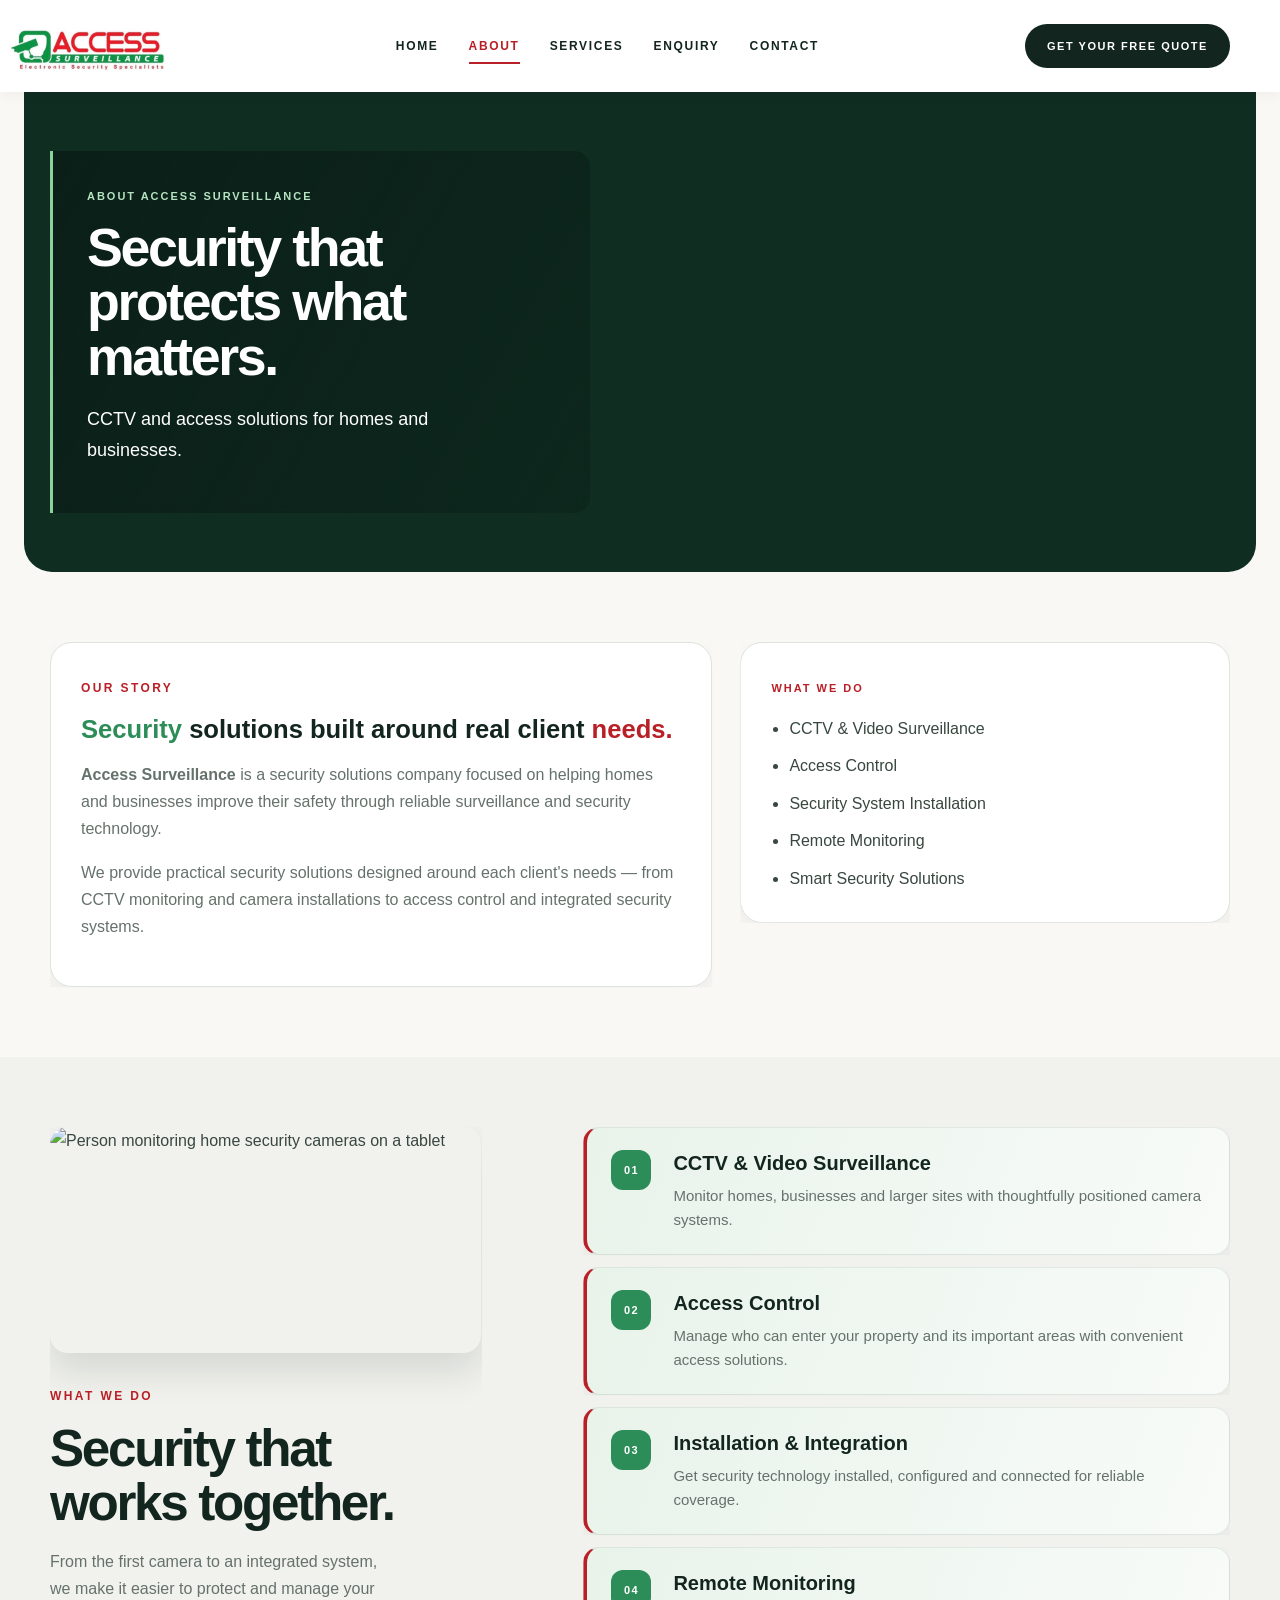
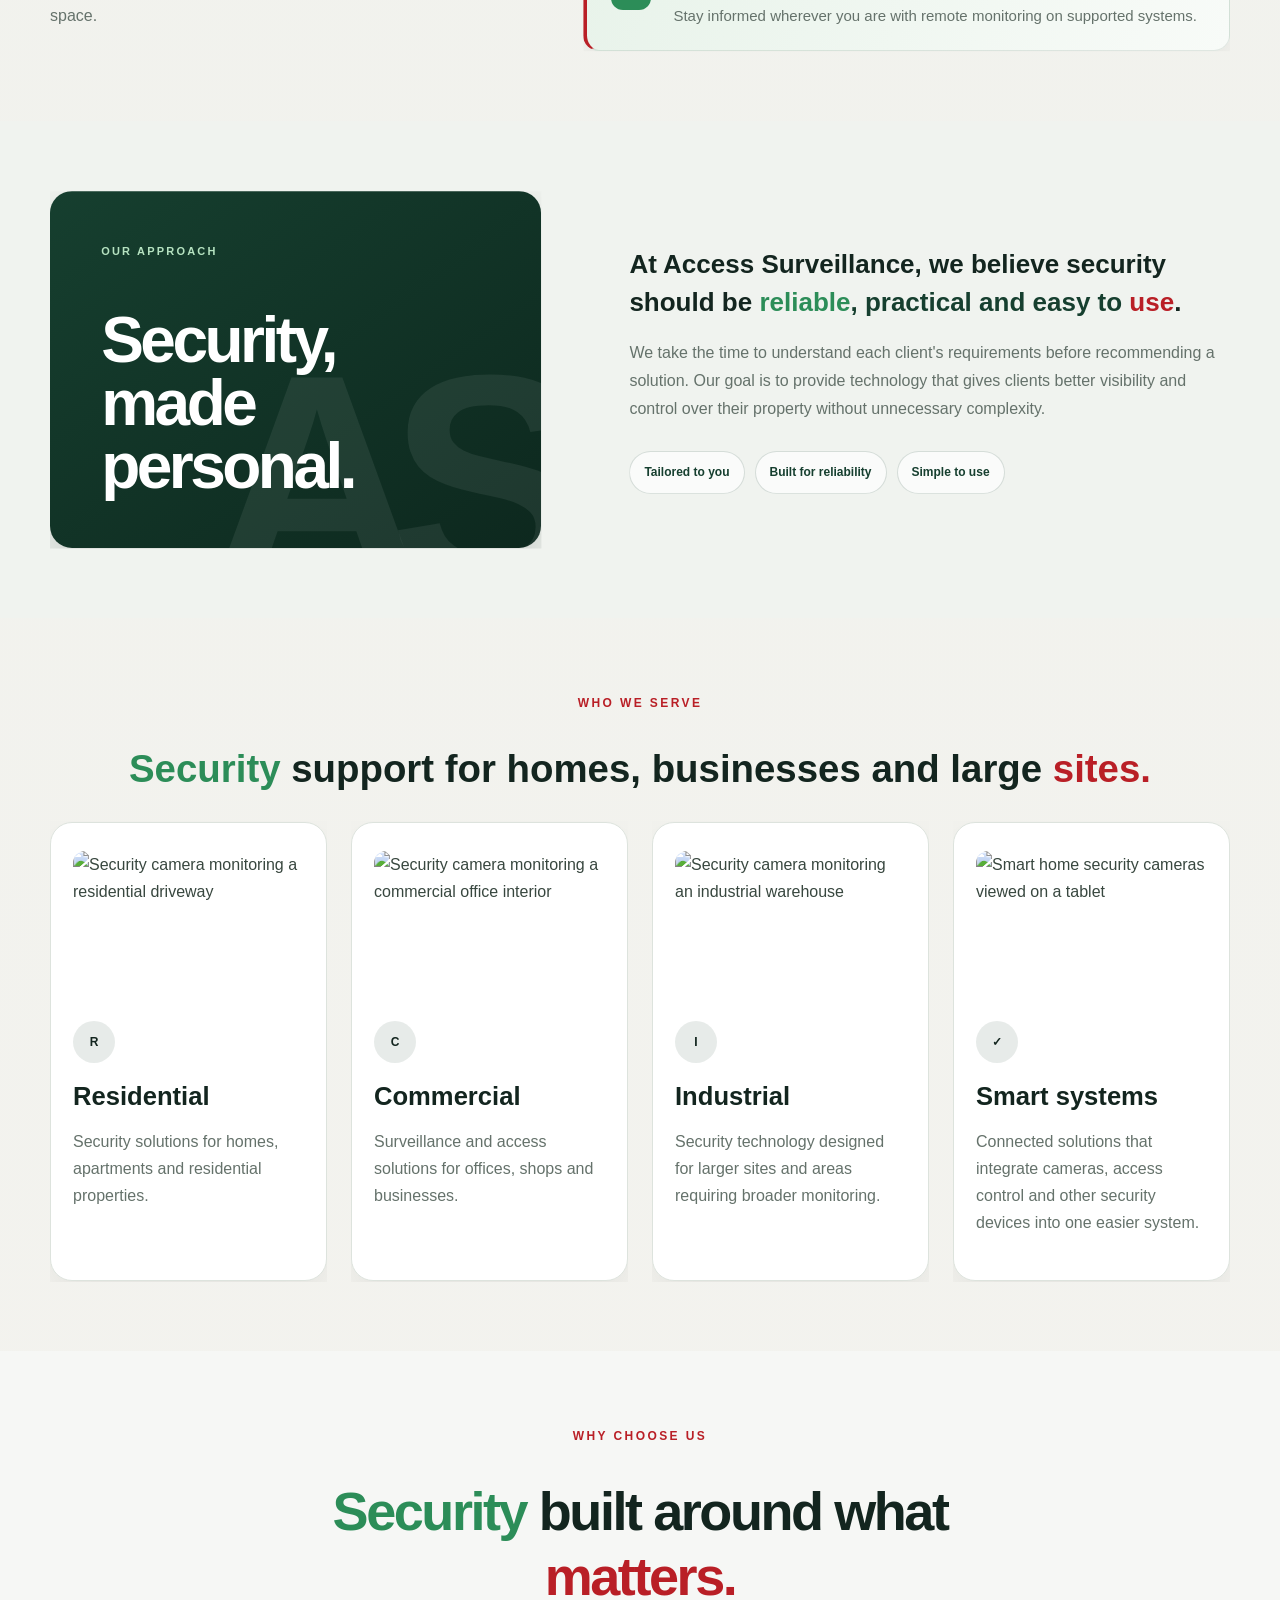
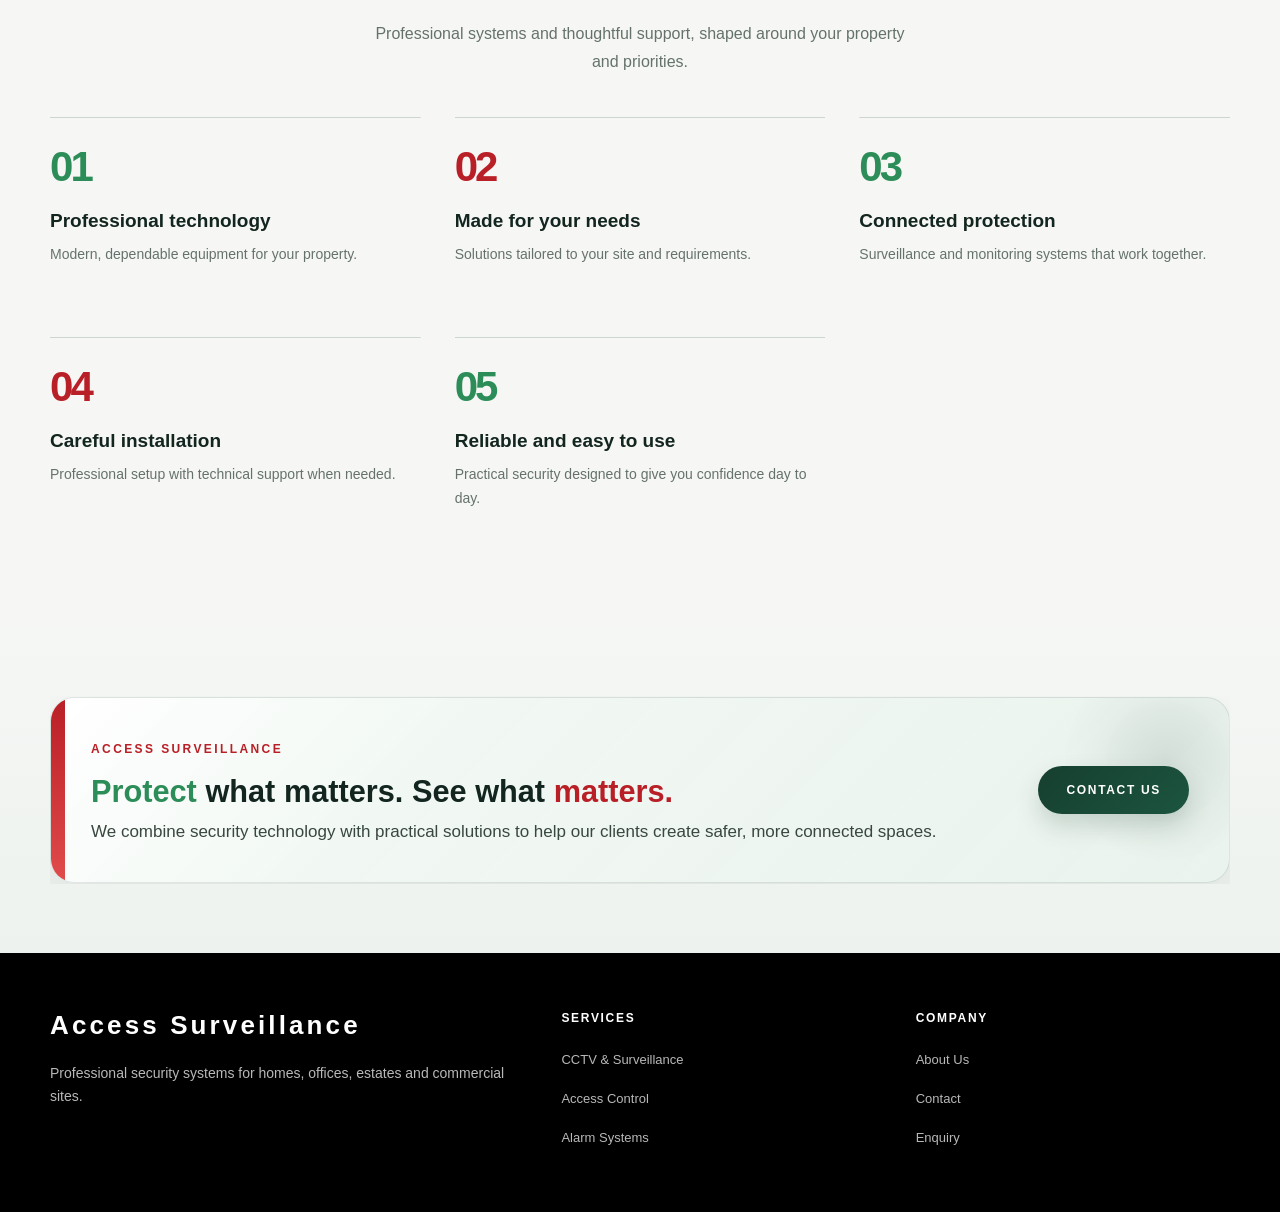
==== commit de4f2fb7: "last updates" ====
--- a/about.html
+++ b/about.html
@@ -4,7 +4,7 @@
     <meta charset="UTF-8">
     <meta name="viewport" content="width=device-width, initial-scale=1.0">
     <title>About | Access Surveillance</title>
-    <link rel="stylesheet" href="css/style.css?v=123b632">
+    <link rel="stylesheet" href="css/style.css?v=123b642">
 </head>
 <body>
     <div class="site-header-wrap">
--- a/css/style.css
+++ b/css/style.css
@@ -1314,6 +1314,281 @@
   padding: 76px 0 32px;
 }
 
+.services-page-hero {
+  position: relative;
+  isolation: isolate;
+  overflow: hidden;
+  width: min(1280px, calc(100% - 48px));
+  min-height: clamp(400px, 38vw, 480px);
+  margin: 0 auto;
+  padding: 32px 0;
+  border-radius: 0 0 32px 32px;
+  background: #102d22;
+}
+
+.services-page-hero::before {
+  position: absolute;
+  inset: 0;
+  z-index: -1;
+  content: "";
+  background:
+    linear-gradient(90deg, rgba(9, 28, 22, 0.97) 0%, rgba(9, 28, 22, 0.88) 40%, rgba(9, 28, 22, 0.28) 100%),
+    url("../images/about-services-monitoring.png") center 48% / cover no-repeat;
+}
+
+.services-page-hero::after {
+  position: absolute;
+  inset: 0;
+  z-index: -1;
+  content: "";
+  background: radial-gradient(ellipse at 82% 18%, rgba(85, 188, 118, 0.3), transparent 38%);
+  pointer-events: none;
+}
+
+.services-page-hero .page-hero-inner {
+  position: relative;
+  min-height: inherit;
+}
+
+.services-page-hero .page-hero-copy {
+  max-width: 650px;
+  padding: 30px 34px;
+  border-left: 3px solid #8bd19b;
+  border-radius: 0 16px 16px 0;
+  background: linear-gradient(110deg, rgba(9, 28, 22, 0.76), rgba(9, 28, 22, 0.18));
+  backdrop-filter: blur(3px);
+}
+
+.services-page-hero .eyebrow {
+  color: #b6e3c1;
+}
+
+.page-hero.services-page-hero h1 {
+  font-size: clamp(40px, 4.2vw, 58px);
+  line-height: 1.02;
+  letter-spacing: -0.045em;
+}
+
+.services-page-hero p {
+  font-size: 17px;
+  line-height: 1.55;
+}
+
+.services-page-hero .btn-primary {
+  border: 1px solid var(--white);
+  background: rgba(255, 255, 255, 0.04);
+  color: var(--white);
+  box-shadow: 0 8px 24px rgba(0, 0, 0, 0.2);
+}
+
+.services-page-hero .btn-primary:hover {
+  background: var(--white);
+  color: #102d22;
+}
+
+.services-page-hero .btn-primary:focus-visible {
+  outline: 3px solid #8bd19b;
+  outline-offset: 3px;
+}
+
+.services-page-hero .btn-secondary {
+  border: 1px solid var(--white);
+  background: var(--white);
+  color: #102d22;
+  box-shadow: 0 8px 24px rgba(0, 0, 0, 0.24);
+}
+
+.services-page-hero .btn-secondary:hover {
+  border-color: #b6e3c1;
+  background: #b6e3c1;
+  color: #102d22;
+}
+
+.services-page-hero .btn-secondary:focus-visible {
+  outline: 3px solid #8bd19b;
+  outline-offset: 3px;
+}
+
+.enquiry-page-hero,
+.contact-page-hero {
+  position: relative;
+  isolation: isolate;
+  overflow: hidden;
+  width: min(1280px, calc(100% - 48px));
+  min-height: clamp(360px, 34vw, 440px);
+  margin: 0 auto;
+  padding: 32px 0;
+  border-radius: 0 0 28px 28px;
+  background: #102d22;
+}
+
+.enquiry-page-hero::before,
+.contact-page-hero::before {
+  position: absolute;
+  inset: 0;
+  z-index: -1;
+  content: "";
+}
+
+.enquiry-page-hero::before {
+  background:
+    linear-gradient(90deg, rgba(9, 28, 22, 0.97) 0%, rgba(9, 28, 22, 0.88) 48%, rgba(9, 28, 22, 0.2) 100%),
+    url("../images/access control.jpg") right center / auto 100% no-repeat;
+}
+
+.contact-page-hero::before {
+  background:
+    linear-gradient(90deg, rgba(9, 28, 22, 0.97) 0%, rgba(9, 28, 22, 0.82) 48%, rgba(9, 28, 22, 0.2) 100%),
+    url("../images/electric-fence-installation.webp") center center / cover no-repeat;
+}
+
+.enquiry-page-hero .page-hero-inner,
+.contact-page-hero .page-hero-inner {
+  position: relative;
+  min-height: inherit;
+}
+
+.enquiry-page-hero .page-hero-copy,
+.contact-page-hero .page-hero-copy {
+  max-width: 650px;
+  padding: 30px 34px;
+  border-left: 3px solid #8bd19b;
+  border-radius: 0 16px 16px 0;
+  background: linear-gradient(110deg, rgba(9, 28, 22, 0.76), rgba(9, 28, 22, 0.18));
+  backdrop-filter: blur(3px);
+}
+
+.enquiry-page-hero .page-hero-copy {
+  padding-top: 15px;
+  padding-bottom: 15px;
+}
+
+.enquiry-page-hero p {
+  line-height: 1.55;
+}
+
+.enquiry-page-hero .eyebrow,
+.contact-page-hero .eyebrow {
+  color: #b6e3c1;
+}
+
+.enquiry-page-hero h1,
+.enquiry-page-hero p,
+.contact-page-hero h1,
+.contact-page-hero p {
+  color: var(--white);
+}
+
+.contact-page-hero .page-hero-copy {
+  width: 100%;
+  max-width: 720px;
+  padding: 20px 34px;
+}
+
+.page-hero.contact-page-hero h1 {
+  font-size: clamp(38px, 3.8vw, 52px);
+  line-height: 1.02;
+}
+
+.contact-page-hero p {
+  margin-top: 16px;
+  margin-bottom: 12px;
+  font-size: 17px;
+  line-height: 1.55;
+}
+
+.contact-page-hero .hero-actions {
+  margin-top: 16px;
+}
+
+.contact-page-hero .page-hero-inner {
+  justify-content: space-between;
+  gap: 24px;
+}
+
+.contact-page-hero .page-hero-copy {
+  flex: 1 1 auto;
+  width: auto;
+}
+
+.contact-hero-callout {
+  display: none;
+}
+
+.contact-hero-callout-copy {
+  display: grid;
+  gap: 7px;
+}
+
+.contact-hero-kicker {
+  color: #b6e3c1;
+  font-size: 11px;
+  font-weight: 800;
+  letter-spacing: 0.14em;
+  text-transform: uppercase;
+}
+
+.contact-hero-number {
+  color: var(--white);
+  font-size: 21px;
+  font-weight: 800;
+  letter-spacing: -0.02em;
+}
+
+.contact-hero-number:hover {
+  color: #b6e3c1;
+}
+
+.contact-hero-note {
+  color: rgba(255, 255, 255, 0.78);
+  font-size: 13px;
+  line-height: 1.45;
+}
+
+@media (min-width: 1050px) {
+  .contact-hero-callout {
+    display: grid;
+    flex: 0 0 280px;
+    grid-template-columns: 46px minmax(0, 1fr);
+    align-items: start;
+    gap: 14px;
+    padding: 21px;
+    border: 1px solid rgba(255, 255, 255, 0.28);
+    border-radius: 19px;
+    background: linear-gradient(145deg, rgba(8, 24, 18, 0.9), rgba(16, 54, 39, 0.78));
+    box-shadow: 0 18px 42px rgba(0, 0, 0, 0.2);
+    backdrop-filter: blur(8px);
+  }
+
+  .contact-hero-icon {
+    display: grid;
+    width: 46px;
+    height: 46px;
+    place-items: center;
+    border: 1px solid rgba(182, 227, 193, 0.35);
+    border-radius: 15px;
+    background: rgba(139, 209, 155, 0.16);
+    color: #b6e3c1;
+  }
+
+  .contact-hero-icon svg {
+    width: 22px;
+    height: 22px;
+    fill: none;
+    stroke: currentColor;
+    stroke-linecap: round;
+    stroke-linejoin: round;
+    stroke-width: 1.8;
+  }
+}
+
+@media (min-width: 701px) and (max-width: 767px) {
+  .contact-page-hero .page-hero-copy {
+    padding-top: 12px;
+    padding-bottom: 12px;
+  }
+}
+
 .about-page-hero {
   position: relative;
   isolation: isolate;
@@ -1323,6 +1598,7 @@
   min-height: 0;
   margin: 0 auto;
   padding: 32px 0;
+  border-radius: 0 0 28px 28px;
   background: #102d22;
 }
 
@@ -1441,6 +1717,10 @@
 
 .content-section {
   padding: 70px 0;
+}
+
+.enquiry-content-section {
+  padding-top: 40px;
 }
 
 .muted-section {
@@ -1504,6 +1784,89 @@
   gap: 28px;
 }
 
+.enquiry-layout {
+  width: min(1280px, calc(100% - 48px));
+  max-width: 1280px;
+  align-items: start;
+}
+
+.enquiry-layout .quote-panel .check-list {
+  gap: 16px;
+  padding: 0;
+  list-style: none;
+  counter-reset: enquiry-step;
+}
+
+.enquiry-layout .quote-panel .check-list li strong,
+.enquiry-layout .quote-panel .check-list li span {
+  display: block;
+}
+
+.enquiry-layout .quote-panel .check-list li strong {
+  color: var(--green-light);
+}
+
+.enquiry-layout .quote-panel .check-list li span {
+  margin-top: 4px;
+  color: rgba(237, 243, 236, 0.78);
+  font-size: 14px;
+  line-height: 1.5;
+}
+
+.enquiry-layout .quote-panel .check-list li {
+  position: relative;
+  min-height: 32px;
+  padding-left: 44px;
+}
+
+.enquiry-layout .quote-panel .check-list li::before {
+  position: absolute;
+  top: -2px;
+  left: 0;
+  display: grid;
+  width: 30px;
+  height: 30px;
+  place-items: center;
+  border: 1px solid rgba(182, 227, 193, 0.45);
+  border-radius: 50%;
+  color: #b6e3c1;
+  content: counter(enquiry-step, decimal-leading-zero);
+  counter-increment: enquiry-step;
+  font-size: 11px;
+  font-weight: 800;
+}
+
+.enquiry-layout .quote-panel-note {
+  margin-top: 20px;
+  padding-top: 18px;
+  border-top: 1px solid rgba(182, 227, 193, 0.28);
+}
+
+.enquiry-layout .quote-panel-note p {
+  margin: 8px 0 0;
+  color: rgba(237, 243, 236, 0.78);
+  font-size: 14px;
+  line-height: 1.55;
+}
+
+@media (min-width: 981px) {
+  .enquiry-layout {
+    align-items: stretch;
+  }
+
+  .enquiry-layout .quote-panel {
+    display: flex;
+    flex-direction: column;
+  }
+
+  .enquiry-layout .quote-panel .check-list {
+    display: flex;
+    flex: 1;
+    flex-direction: column;
+    justify-content: space-around;
+  }
+}
+
 .info-card,
 .detail-card,
 .quote-panel,
@@ -1872,7 +2235,63 @@
 .service-card-page {
   padding: 24px 22px;
   min-height: 220px;
-  background: linear-gradient(180deg, rgba(255,255,255,0.98), rgba(237,243,236,0.9));
+  position: relative;
+  isolation: isolate;
+  overflow: hidden;
+  background-color: #0b111a;
+  background-position: right center;
+  background-repeat: no-repeat;
+  background-size: auto 100%;
+  border-color: rgba(255, 255, 255, 0.18);
+  color: var(--white);
+}
+
+.service-card-page::before {
+  position: absolute;
+  inset: 0;
+  z-index: 0;
+  content: "";
+  background: linear-gradient(90deg, rgba(8, 12, 18, 0.98) 0%, rgba(8, 12, 18, 0.9) 35%, rgba(8, 12, 18, 0.55) 66%, rgba(8, 12, 18, 0.16) 100%);
+  pointer-events: none;
+}
+
+.service-card-page > * {
+  position: relative;
+  z-index: 1;
+}
+
+.service-card-page:nth-child(1) {
+  background-image: url("../images/service-bg-cctv.png");
+}
+
+.service-card-page:nth-child(2) {
+  background-image: url("../images/service-bg-access-control.png");
+}
+
+.service-card-page:nth-child(3) {
+  background-image: url("../images/service-bg-gate-automation.png");
+}
+
+.service-card-page:nth-child(4) {
+  background-image: url("../images/service-bg-garage-automation.png");
+  background-position: right 62%;
+}
+
+.service-card-page:nth-child(5) {
+  background-image: url("../images/service-bg-electric-fencing.png");
+}
+
+.service-card-page:nth-child(6) {
+  background-image: url("../images/service-bg-ajax-alarm.png");
+  background-position: right 58%;
+}
+
+.service-card-page:nth-child(7) {
+  background-image: url("../images/service-bg-networking.png");
+}
+
+.service-card-page:nth-child(8) {
+  background-image: url("../images/service-bg-maintenance.png");
 }
 
 .service-card-page-tag {
@@ -1889,7 +2308,7 @@
 }
 
 .service-card-page h3 {
-  color: var(--charcoal);
+  color: var(--white);
   font-size: 22px;
   font-weight: 800;
   line-height: 1.3;
@@ -1897,15 +2316,457 @@
 }
 
 .service-card-page p {
-  color: var(--muted);
+  color: rgba(255, 255, 255, 0.84);
   font-size: 15px;
   line-height: 1.7;
   margin: 0;
 }
 
+.work-process-section {
+  position: relative;
+  isolation: isolate;
+  overflow: hidden;
+  padding: 48px 0 54px;
+  background: transparent;
+}
+
+.work-process-section::before,
+.work-process-section::after {
+  position: absolute;
+  z-index: -1;
+  width: 140px;
+  height: 128px;
+  content: "";
+  background:
+    linear-gradient(135deg, rgba(220, 0, 32, 0.9) 0 16%, transparent 16%),
+    linear-gradient(135deg, transparent 0 22%, rgba(220, 0, 32, 0.18) 22% 25%, transparent 25% 35%, rgba(220, 0, 32, 0.1) 35% 38%, transparent 38%);
+  pointer-events: none;
+}
+
+.work-process-section::before {
+  top: 0;
+  left: 0;
+}
+
+.work-process-section::after {
+  right: 0;
+  bottom: 0;
+  transform: rotate(180deg);
+}
+
+.work-process-container {
+  position: relative;
+  z-index: 1;
+  width: min(1310px, calc(100% - 56px));
+  max-width: 1310px;
+}
+
+.work-process-heading {
+  margin: 0 auto 34px;
+  max-width: 920px;
+  text-align: center;
+}
+
+.work-process-eyebrow {
+  display: flex;
+  align-items: center;
+  justify-content: center;
+  gap: 30px;
+  color: var(--red);
+  font-size: 15px;
+  font-weight: 900;
+  letter-spacing: 0.22em;
+  line-height: 1;
+  text-transform: uppercase;
+}
+
+.work-process-eyebrow span:first-child,
+.work-process-eyebrow span:last-child {
+  width: 88px;
+  height: 2px;
+  background: var(--red);
+}
+
+.work-process-heading h2 {
+  margin: 16px 0 12px;
+  color: #15191f;
+  font-size: clamp(32px, 3.2vw, 46px);
+  font-weight: 800;
+  letter-spacing: -0.035em;
+  line-height: 1.08;
+}
+
+.work-process-heading h2 span {
+  color: var(--red);
+}
+
+.work-process-heading h2 .service-heading-green {
+  color: #18b766;
+}
+
+.work-process-heading p {
+  margin: 0;
+  color: #636a75;
+  font-size: 18px;
+  line-height: 1.5;
+}
+
+.work-process-steps {
+  position: relative;
+  display: grid;
+  width: min(1180px, 100%);
+  margin: 0 auto;
+  grid-template-columns: repeat(4, minmax(0, 1fr));
+  gap: 22px;
+}
+
+.work-process-card {
+  min-width: 0;
+  min-height: 256px;
+  overflow: hidden;
+  border: 1px solid #343943;
+  border-radius: 21px;
+  background: #0c1118;
+  box-shadow: 0 16px 36px rgba(10, 24, 20, 0.1);
+  color: var(--white);
+}
+
+.work-process-media {
+  position: relative;
+  height: 115px;
+}
+
+.work-process-media img {
+  width: 100%;
+  height: 100%;
+  object-fit: cover;
+}
+
+.work-process-media::after {
+  position: absolute;
+  inset: 0;
+  content: "";
+  background: linear-gradient(180deg, rgba(12, 17, 24, 0.02) 28%, rgba(12, 17, 24, 0.22) 58%, #0c1118 100%);
+}
+
+.work-process-copy {
+  position: relative;
+  margin-top: -20px;
+  padding: 0 20px 14px;
+}
+
+.work-process-markers {
+  display: flex;
+  align-items: center;
+  gap: 12px;
+  min-height: 34px;
+}
+
+.work-process-number {
+  display: inline-flex;
+  flex: 0 0 34px;
+  width: 34px;
+  height: 34px;
+  align-items: center;
+  justify-content: center;
+  border-radius: 50%;
+  background: var(--red);
+  color: var(--white);
+  font-size: 17px;
+  font-weight: 800;
+}
+
+.work-process-icon {
+  width: 32px;
+  height: 32px;
+  overflow: visible;
+  fill: none;
+  stroke: var(--white);
+  stroke-linecap: round;
+  stroke-linejoin: round;
+  stroke-width: 2.2;
+}
+
+.work-process-copy h3 {
+  margin: 8px 0 6px;
+  color: var(--white);
+  font-size: 20px;
+  font-weight: 800;
+  line-height: 1.2;
+}
+
+.work-process-rule {
+  display: block;
+  width: 52px;
+  height: 4px;
+  border-radius: 3px;
+  background: var(--red);
+}
+
+.work-process-copy p {
+  margin: 8px 0 0;
+  color: #c1c5cb;
+  font-size: 13px;
+  line-height: 1.3;
+}
+
+.work-process-arrow {
+  position: absolute;
+  z-index: 2;
+  top: 50%;
+  display: flex;
+  width: 48px;
+  height: 48px;
+  align-items: center;
+  justify-content: center;
+  border: 1px solid #49505a;
+  border-radius: 50%;
+  background: #111720;
+  box-shadow: 0 3px 12px rgba(0, 0, 0, 0.28);
+  transform: translate(-50%, -50%);
+}
+
+.work-process-arrow-1 {
+  left: 25%;
+}
+
+.work-process-arrow-2 {
+  left: 50%;
+}
+
+.work-process-arrow-3 {
+  left: 75%;
+}
+
+.work-process-arrow svg {
+  width: 23px;
+  height: 23px;
+  fill: none;
+  stroke: var(--white);
+  stroke-linecap: round;
+  stroke-linejoin: round;
+  stroke-width: 3;
+}
+
+.work-process-trust {
+  display: grid;
+  grid-template-columns: repeat(3, minmax(0, 1fr));
+  width: min(1180px, 100%);
+  margin: 22px auto 0;
+  padding: 10px 24px;
+  border: 1px solid #252b34;
+  border-radius: 25px;
+  background: #0d1118;
+  box-shadow: 0 14px 34px rgba(10, 24, 20, 0.08);
+}
+
+.work-process-trust-item {
+  display: flex;
+  min-height: 50px;
+  align-items: center;
+  justify-content: center;
+  gap: 16px;
+  padding: 0 20px;
+  border-right: 1px solid #626872;
+}
+
+.work-process-trust-item:last-child {
+  border-right: 0;
+}
+
+.work-process-trust-item > svg {
+  flex: 0 0 44px;
+  width: 44px;
+  height: 44px;
+  fill: none;
+  stroke: var(--red);
+  stroke-linecap: round;
+  stroke-linejoin: round;
+  stroke-width: 2.4;
+}
+
+.work-process-trust-item h3 {
+  margin: 0;
+  color: var(--white);
+  font-size: 17px;
+  font-weight: 800;
+  line-height: 1.25;
+}
+
+.work-process-trust-item p {
+  margin: 4px 0 0;
+  color: #c1c5cb;
+  font-size: 13px;
+  line-height: 1.3;
+}
+
+@media (max-width: 980px) {
+  .work-process-container {
+    width: min(1180px, calc(100vw - 96px));
+  }
+
+  .work-process-steps {
+    grid-template-columns: repeat(2, minmax(0, 1fr));
+    gap: 22px;
+  }
+
+  .work-process-arrow {
+    display: none;
+  }
+
+  .work-process-card {
+    min-height: 220px;
+  }
+
+  .work-process-copy {
+    padding-bottom: 5px;
+  }
+
+  .work-process-trust {
+    padding: 10px 8px;
+  }
+
+  .work-process-trust-item {
+    gap: 12px;
+    padding: 0 12px;
+  }
+}
+
+@media (max-width: 900px) {
+  .work-process-container {
+    width: min(100%, calc(100vw - 32px));
+  }
+}
+
+@media (max-width: 700px) {
+  .work-process-section {
+    padding: 42px 0;
+  }
+
+  .work-process-container {
+    width: min(100% - 32px, 560px);
+  }
+
+  .work-process-heading {
+    margin-bottom: 28px;
+  }
+
+  .work-process-eyebrow {
+    gap: 14px;
+    font-size: 12px;
+  }
+
+  .work-process-eyebrow span:first-child,
+  .work-process-eyebrow span:last-child {
+    width: 42px;
+  }
+
+  .work-process-heading h2 {
+    margin-top: 14px;
+    font-size: clamp(30px, 8vw, 38px);
+  }
+
+  .work-process-heading h2 br {
+    display: none;
+  }
+
+  .work-process-heading p {
+    font-size: 16px;
+  }
+
+  .work-process-steps {
+    grid-template-columns: 1fr;
+    gap: 22px;
+  }
+
+  .work-process-card {
+    min-height: 220px;
+  }
+
+  .work-process-media {
+    height: 88px;
+  }
+
+  .work-process-copy {
+    padding-right: 24px;
+    padding-left: 24px;
+  }
+
+  .work-process-trust {
+    grid-template-columns: 1fr;
+    gap: 0;
+    padding: 12px 20px;
+  }
+
+  .work-process-trust-item {
+    justify-content: flex-start;
+    min-height: 62px;
+    padding: 8px 4px;
+    border-right: 0;
+    border-bottom: 1px solid #454b54;
+  }
+
+  .work-process-trust-item:last-child {
+    border-bottom: 0;
+  }
+}
+
 .contact-details {
   display: grid;
   gap: 18px;
+}
+
+.contact-details .detail-card {
+  display: grid;
+  grid-template-columns: 44px minmax(0, 1fr);
+  gap: 16px;
+  padding: 24px;
+  border-left: 3px solid #2c8d58;
+  background: linear-gradient(115deg, #fff 0%, #f7faf7 100%);
+}
+
+.contact-details .detail-card:nth-child(2) {
+  border-left-color: var(--red);
+}
+
+.contact-details .detail-card-icon {
+  display: grid;
+  width: 44px;
+  height: 44px;
+  place-items: center;
+  border-radius: 14px;
+  background: #e8f3ea;
+  color: #226e43;
+}
+
+.contact-details .detail-card:nth-child(2) .detail-card-icon {
+  background: #fae9eb;
+  color: var(--red);
+}
+
+.contact-details .detail-card-icon svg {
+  width: 22px;
+  height: 22px;
+  fill: none;
+  stroke: currentColor;
+  stroke-linecap: round;
+  stroke-linejoin: round;
+  stroke-width: 1.8;
+}
+
+.contact-details .detail-card .mini-label {
+  margin-bottom: 8px;
+}
+
+.contact-details .detail-card h3 {
+  margin-bottom: 10px;
+  font-size: clamp(19px, 1.6vw, 24px);
+  overflow-wrap: anywhere;
+}
+
+.contact-details .detail-card p {
+  margin: 0;
+  line-height: 1.55;
 }
 
 .field-row {
@@ -2259,10 +3120,155 @@
     height: 480px;
     min-height: 0;
     padding: 18px 0;
+    border-radius: 0 0 20px 20px;
     background-color: transparent;
     background:
       linear-gradient(180deg, #102d22 0%, rgba(16, 45, 34, 0.94) 40%, rgba(22, 63, 47, 0.45) 52%, rgba(22, 63, 47, 0.08) 62%, transparent 72%),
       url("../images/about-security-hero.png") center bottom / 100% auto no-repeat;
+  }
+
+  .services-page-hero {
+    width: calc(100% - 24px);
+    min-height: 560px;
+    padding: 18px 0;
+    border-radius: 0 0 24px 24px;
+    background: #102d22;
+  }
+
+  .services-page-hero::before {
+    background:
+      linear-gradient(180deg, rgba(9, 28, 22, 0.98) 0%, rgba(9, 28, 22, 0.9) 42%, rgba(9, 28, 22, 0.18) 100%),
+      url("../images/about-services-monitoring.png") center 60% / cover no-repeat;
+  }
+
+  .services-page-hero .page-hero-inner {
+    min-height: 0;
+    align-items: flex-start;
+  }
+
+  .services-page-hero .page-hero-copy {
+    max-width: 100%;
+    padding: 14px 18px;
+    border-left-width: 2px;
+    border-radius: 0 12px 12px 0;
+    backdrop-filter: none;
+  }
+
+  .enquiry-page-hero,
+  .contact-page-hero {
+    width: calc(100% - 24px);
+    min-height: 540px;
+    padding: 18px 0;
+    border-radius: 0 0 20px 20px;
+  }
+
+  .enquiry-content-section {
+    padding-top: 32px;
+  }
+
+  .enquiry-layout {
+    width: calc(100% - 24px);
+    max-width: none;
+  }
+
+  .enquiry-page-hero::before {
+    background:
+      linear-gradient(180deg, rgba(9, 28, 22, 0.98) 0%, rgba(9, 28, 22, 0.9) 42%, rgba(9, 28, 22, 0.3) 68%, rgba(9, 28, 22, 0.12) 100%),
+      url("../images/access control.jpg") right bottom / auto 58% no-repeat;
+  }
+
+  .contact-page-hero::before {
+    background:
+      linear-gradient(180deg, rgba(9, 28, 22, 0.98) 0%, rgba(9, 28, 22, 0.9) 42%, rgba(9, 28, 22, 0.22) 100%),
+      url("../images/electric-fence-installation.webp") center bottom / cover no-repeat;
+  }
+
+  .enquiry-page-hero .page-hero-inner,
+  .contact-page-hero .page-hero-inner {
+    min-height: 0;
+    align-items: flex-start;
+  }
+
+  .contact-page-hero .page-hero-inner {
+    flex-direction: column;
+    gap: 14px;
+  }
+
+  .contact-hero-callout {
+    display: grid;
+    flex: none;
+    width: 100%;
+    grid-template-columns: 40px minmax(0, 1fr);
+    align-items: center;
+    gap: 12px;
+    padding: 12px 14px;
+    border: 1px solid rgba(255, 255, 255, 0.28);
+    border-radius: 16px;
+    background: linear-gradient(145deg, rgba(8, 24, 18, 0.9), rgba(16, 54, 39, 0.78));
+    box-shadow: 0 12px 28px rgba(0, 0, 0, 0.18);
+  }
+
+  .contact-hero-icon {
+    display: grid;
+    width: 40px;
+    height: 40px;
+    place-items: center;
+    border: 1px solid rgba(182, 227, 193, 0.35);
+    border-radius: 13px;
+    background: rgba(139, 209, 155, 0.16);
+    color: #b6e3c1;
+  }
+
+  .contact-hero-icon svg {
+    width: 20px;
+    height: 20px;
+    fill: none;
+    stroke: currentColor;
+    stroke-linecap: round;
+    stroke-linejoin: round;
+    stroke-width: 1.8;
+  }
+
+  .contact-hero-callout-copy {
+    gap: 4px;
+  }
+
+  .contact-hero-note {
+    display: none;
+  }
+
+  .enquiry-page-hero .page-hero-copy,
+  .contact-page-hero .page-hero-copy {
+    max-width: 100%;
+    padding: 14px 18px;
+    border-left-width: 2px;
+    border-radius: 0 12px 12px 0;
+    backdrop-filter: none;
+  }
+
+  .contact-page-hero .page-hero-copy {
+    padding: 10px 18px;
+  }
+
+  .contact-page-hero p {
+    margin-top: 12px;
+  }
+
+  .contact-page-hero .hero-actions {
+    margin-top: 12px;
+  }
+
+  .page-hero.enquiry-page-hero h1,
+  .page-hero.contact-page-hero h1 {
+    font-size: clamp(32px, 8.5vw, 40px);
+    line-height: 1.02;
+  }
+
+  .enquiry-page-hero p,
+  .contact-page-hero p {
+    max-width: 320px;
+    font-size: 14px;
+    line-height: 1.4;
   }
 
   .about-page-hero::before {
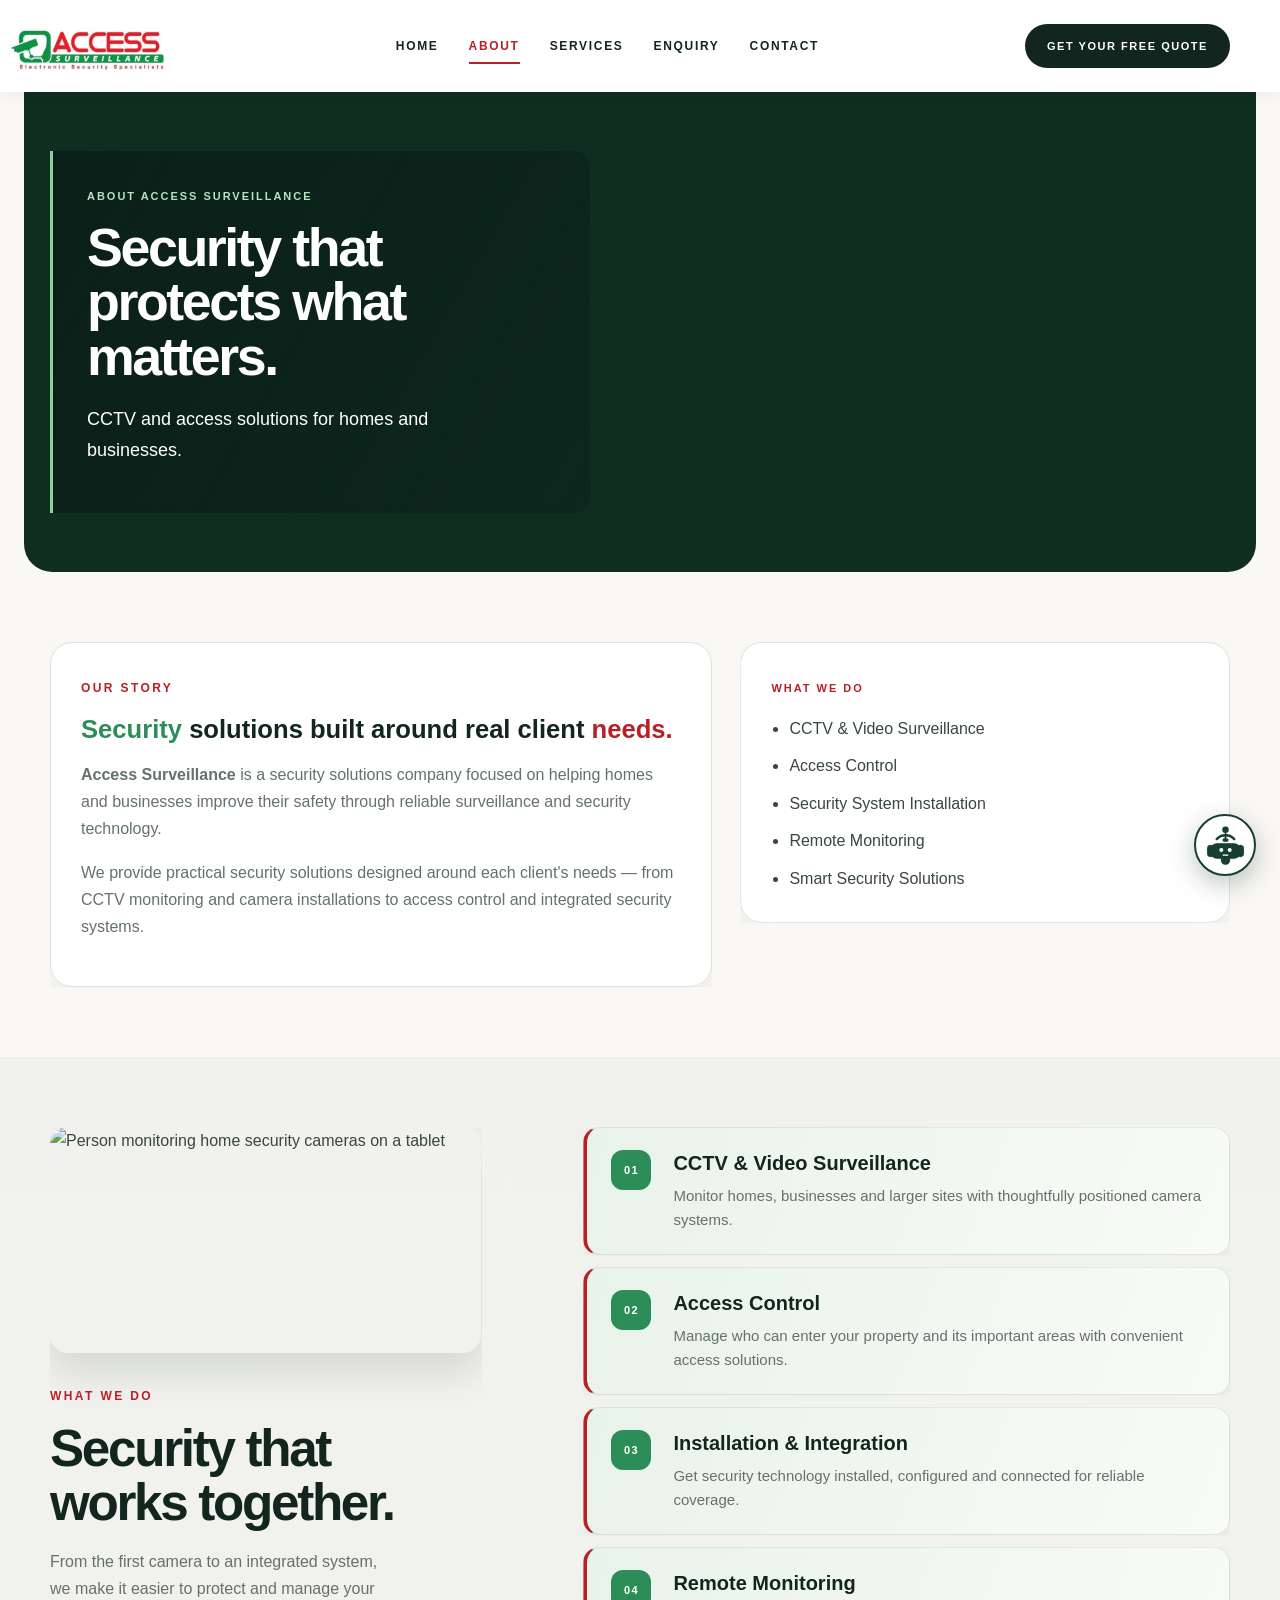
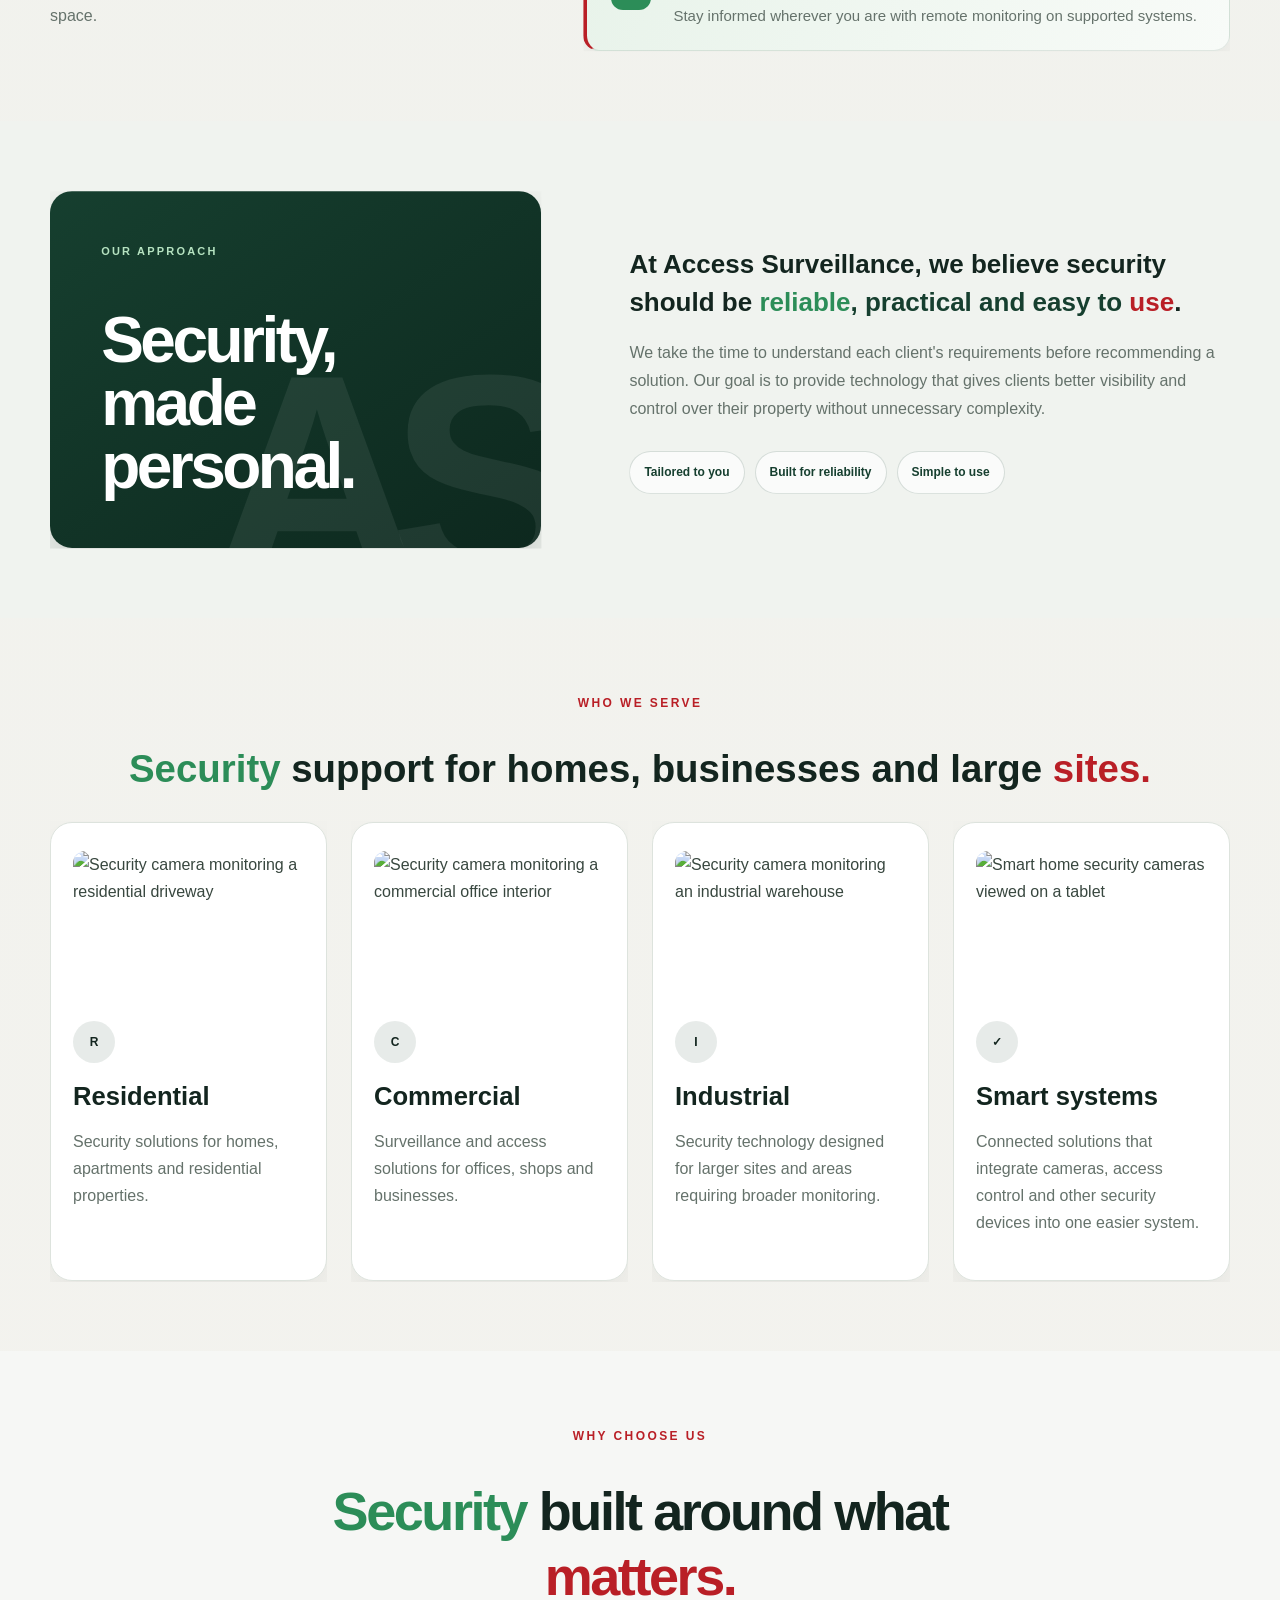
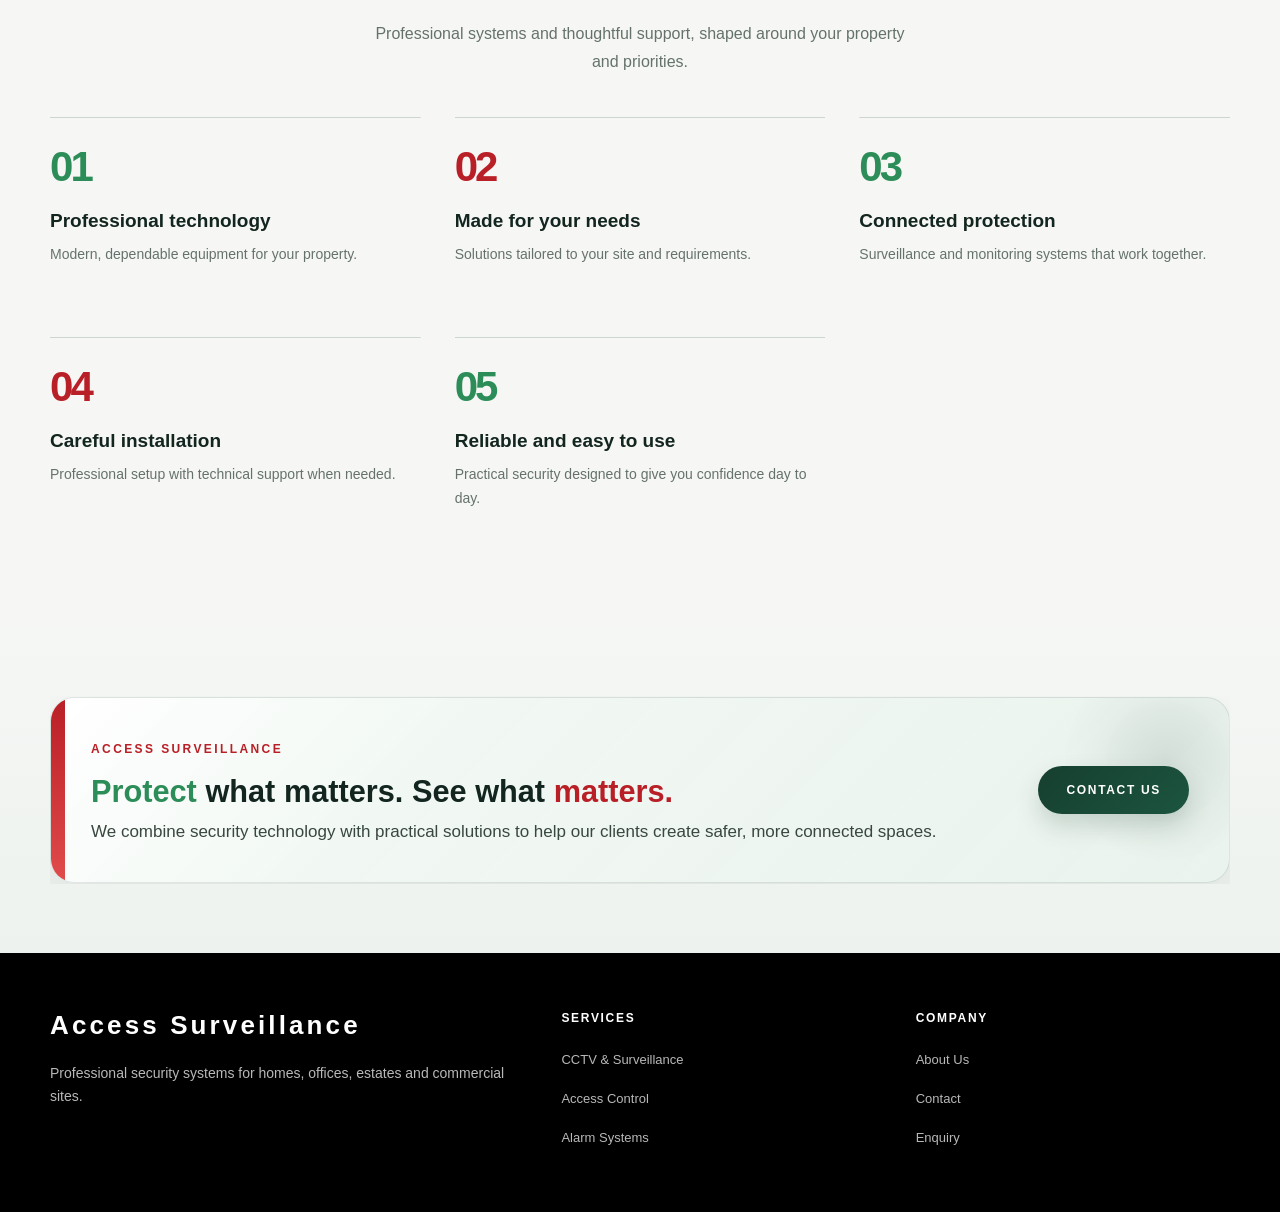
==== commit d50bd08f: "final touches" ====
--- a/about.html
+++ b/about.html
@@ -4,7 +4,7 @@
     <meta charset="UTF-8">
     <meta name="viewport" content="width=device-width, initial-scale=1.0">
     <title>About | Access Surveillance</title>
-    <link rel="stylesheet" href="css/style.css?v=123b642">
+    <link rel="stylesheet" href="css/style.css?v=mobile-layout-1">
 </head>
 <body>
     <div class="site-header-wrap">
@@ -254,6 +254,6 @@
             </div>
         </div>
     </footer>
-    <script src="js/main.js"></script>
+    <script src="js/main.js?v=faq-chat-7"></script>
 </body>
 </html>
--- a/css/style.css
+++ b/css/style.css
@@ -63,13 +63,13 @@
   .custom-cursor-trail {
     position: fixed;
     inset: 0;
-    z-index: 9998;
+    z-index: 10001;
     pointer-events: none;
   }
 
   .custom-cursor-dot {
     position: fixed;
-    z-index: 9999;
+    z-index: 10002;
     top: 0;
     left: 0;
     width: 22px;
@@ -160,6 +160,241 @@
 .reveal--wipe.is-visible .page-hero-inner,
 .reveal--wipe.is-visible::before {
   clip-path: inset(0);
+}
+
+.faq-chat-launcher {
+  position: fixed;
+  right: 24px;
+  bottom: 24px;
+  z-index: 10000;
+  display: grid;
+  width: 62px;
+  height: 62px;
+  padding: 0;
+  place-items: center;
+  border: 2px solid var(--green);
+  border-radius: 50%;
+  background: var(--white);
+  box-shadow: 0 8px 26px rgba(9, 28, 22, 0.25);
+  color: var(--green);
+  cursor: pointer;
+  font: inherit;
+  font-weight: 700;
+}
+
+.faq-chat-launcher svg {
+  width: 43px;
+  height: 43px;
+  fill: currentColor;
+  stroke: currentColor;
+  stroke-linecap: round;
+  stroke-linejoin: round;
+  stroke-width: 1.8;
+}
+
+.faq-chat-launcher:hover {
+  background: var(--green-light);
+  transform: translateY(-2px);
+}
+
+.faq-chat-panel {
+  position: fixed;
+  right: 24px;
+  bottom: 86px;
+  z-index: 10000;
+  display: flex;
+  width: min(370px, calc(100vw - 32px));
+  max-height: min(550px, calc(100vh - 120px));
+  flex-direction: column;
+  overflow: hidden;
+  border: 1px solid var(--line);
+  border-radius: 18px;
+  background: var(--white);
+  box-shadow: 0 18px 54px rgba(9, 28, 22, 0.24);
+}
+
+.faq-chat-panel[hidden] {
+  display: none;
+}
+
+.faq-chat-header {
+  display: flex;
+  align-items: center;
+  gap: 11px;
+  padding: 16px 18px;
+  background: var(--green);
+  color: var(--white);
+}
+
+.faq-chat-avatar {
+  display: grid;
+  width: 38px;
+  height: 38px;
+  flex: 0 0 38px;
+  place-items: center;
+  border-radius: 50%;
+  background: rgba(255, 255, 255, 0.14);
+  color: #b6e3c1;
+}
+
+.faq-chat-avatar svg {
+  width: 25px;
+  height: 25px;
+  fill: currentColor;
+  stroke: currentColor;
+  stroke-linecap: round;
+  stroke-linejoin: round;
+  stroke-width: 1.7;
+}
+
+.faq-chat-title {
+  min-width: 0;
+  flex: 1;
+}
+
+.faq-chat-header strong,
+.faq-chat-header span {
+  display: block;
+}
+
+.faq-chat-header span {
+  margin-top: 2px;
+  color: rgba(255, 255, 255, 0.76);
+  font-size: 12px;
+}
+
+.faq-chat-header .faq-chat-status {
+  overflow: hidden;
+  text-overflow: ellipsis;
+  white-space: nowrap;
+}
+
+.faq-chat-close {
+  flex: 0 0 auto;
+  border: 0;
+  background: transparent;
+  color: var(--white);
+  cursor: pointer;
+  font: inherit;
+  font-size: 26px;
+  line-height: 1;
+}
+
+.faq-chat-messages {
+  display: flex;
+  min-height: 120px;
+  flex: 1;
+  flex-direction: column;
+  gap: 10px;
+  overflow-y: auto;
+  padding: 16px;
+}
+
+.faq-chat-message {
+  max-width: 88%;
+  margin: 0;
+  padding: 10px 12px;
+  border-radius: 13px;
+  font-size: 14px;
+  line-height: 1.5;
+  white-space: pre-line;
+}
+
+.faq-chat-message-assistant {
+  align-self: flex-start;
+  border: 1px solid var(--line-soft);
+  background: var(--paper);
+}
+
+.faq-chat-message-user {
+  align-self: flex-end;
+  background: var(--green-light);
+  color: var(--charcoal);
+}
+
+.faq-chat-suggestions {
+  display: flex;
+  max-height: 126px;
+  flex-wrap: wrap;
+  overflow-y: auto;
+  gap: 7px;
+  padding: 0 16px 12px;
+  overscroll-behavior: contain;
+}
+
+.faq-chat-suggestions button {
+  padding: 6px 9px;
+  border: 1px solid var(--line);
+  border-radius: 999px;
+  background: var(--white);
+  color: var(--green);
+  cursor: pointer;
+  font: inherit;
+  font-size: 11px;
+  line-height: 1.35;
+}
+
+.faq-chat-suggestions button:hover {
+  border-color: var(--green);
+}
+
+.faq-chat-form {
+  display: flex;
+  gap: 8px;
+  padding: 12px;
+  border-top: 1px solid var(--line);
+}
+
+.faq-chat-label {
+  position: absolute;
+  width: 1px;
+  height: 1px;
+  overflow: hidden;
+  clip: rect(0, 0, 0, 0);
+  white-space: nowrap;
+}
+
+.faq-chat-form input {
+  min-width: 0;
+  flex: 1;
+  padding: 10px 12px;
+  border: 1px solid var(--line);
+  border-radius: 10px;
+  color: var(--text);
+  font: inherit;
+  font-size: 14px;
+}
+
+.faq-chat-form input:focus-visible,
+.faq-chat-form button:focus-visible,
+.faq-chat-launcher:focus-visible,
+.faq-chat-close:focus-visible,
+.faq-chat-suggestions button:focus-visible {
+  outline: 3px solid #8bd19b;
+  outline-offset: 2px;
+}
+
+.faq-chat-form button {
+  padding: 9px 13px;
+  border: 0;
+  border-radius: 10px;
+  background: var(--green);
+  color: var(--white);
+  cursor: pointer;
+  font: inherit;
+  font-weight: 700;
+}
+
+@media (max-width: 480px) {
+  .faq-chat-launcher {
+    right: 16px;
+    bottom: 16px;
+  }
+
+  .faq-chat-panel {
+    right: 16px;
+    bottom: 76px;
+  }
 }
 
 @media (prefers-reduced-motion: reduce) {
@@ -446,11 +681,20 @@
 }
 
 .hero-section {
-  background-image: url("../images/lines.jpeg");
-  background-repeat: no-repeat;
-  background-position: center center;
-  background-size: cover;
-  padding: 70px 0 42px;
+  position: relative;
+  isolation: isolate;
+  overflow: hidden;
+  width: min(1280px, calc(100% - 48px));
+  margin: 0 auto;
+  padding: 0;
+  border-radius: 0 0 28px 28px;
+  background: #102d22;
+}
+
+.hero-banner-image {
+  display: block;
+  width: 100%;
+  height: auto;
 }
 
 .hero-grid {
@@ -1314,6 +1558,141 @@
   padding: 76px 0 32px;
 }
 
+.home-page-hero {
+  position: relative;
+  isolation: isolate;
+  overflow: hidden;
+  width: min(1280px, calc(100% - 48px));
+  min-height: clamp(400px, 38vw, 480px);
+  margin: 0 auto;
+  padding: 32px 0;
+  border-radius: 0 0 32px 32px;
+  background: #102d22;
+}
+
+.home-hero-mobile {
+  display: none;
+}
+
+.home-page-hero::before {
+  position: absolute;
+  inset: 0;
+  z-index: 0;
+  background: linear-gradient(90deg, #091c16 0%, rgba(9, 28, 22, 0.96) 38%, rgba(9, 28, 22, 0.65) 58%, rgba(9, 28, 22, 0.05) 100%);
+  content: "";
+  pointer-events: none;
+}
+
+.home-hero-image {
+  position: absolute;
+  inset: 0 0 0 auto;
+  z-index: -1;
+  width: 62%;
+  height: 100%;
+  object-fit: cover;
+  object-position: center;
+}
+
+.home-page-hero .home-hero-inner {
+  position: relative;
+  z-index: 1;
+  min-height: inherit;
+}
+
+.home-hero-copy {
+  max-width: 650px;
+  padding: 24px 34px;
+  border-left: 3px solid #8bd19b;
+  border-radius: 0 16px 16px 0;
+  background: linear-gradient(110deg, rgba(9, 28, 22, 0.78), rgba(9, 28, 22, 0.12));
+  backdrop-filter: blur(3px);
+}
+
+.home-hero-copy .eyebrow {
+  margin-bottom: 12px;
+  color: #b6e3c1;
+}
+
+.home-page-hero h1 {
+  font-size: clamp(42px, 4.2vw, 58px);
+  line-height: 1.02;
+  letter-spacing: -0.045em;
+  text-transform: none;
+}
+
+.home-page-hero h1 > span {
+  display: block;
+}
+
+.home-hero-accent {
+  color: #328c59;
+}
+
+.home-page-hero .home-hero-tagline {
+  margin: 14px 0 0;
+  color: var(--white);
+  font-size: 19px;
+  font-style: italic;
+  font-weight: 700;
+  line-height: 1.4;
+}
+
+.home-hero-tagline strong {
+  color: var(--red);
+}
+
+.home-page-hero .home-hero-description {
+  max-width: 540px;
+  margin: 8px 0 0;
+  font-size: 16px;
+  line-height: 1.55;
+}
+
+.home-hero-services {
+  display: flex;
+  flex-wrap: wrap;
+  gap: 8px;
+  margin: 18px 0 0;
+  padding: 0;
+  list-style: none;
+}
+
+.home-hero-services li {
+  padding: 6px 10px;
+  border: 1px solid rgba(255, 255, 255, 0.38);
+  border-radius: 999px;
+  color: var(--white);
+  font-size: 11px;
+  font-weight: 700;
+  line-height: 1.35;
+}
+
+.home-hero-actions {
+  display: flex;
+  flex-wrap: wrap;
+  gap: 12px;
+  margin-top: 20px;
+}
+
+.home-hero-actions .btn-primary {
+  background: var(--white);
+  color: #102d22;
+}
+
+.home-hero-actions .btn-primary:hover {
+  background: #b6e3c1;
+}
+
+.home-hero-actions .btn-secondary {
+  border-color: var(--white);
+  color: var(--white);
+}
+
+.home-hero-actions .btn-secondary:hover {
+  background: var(--white);
+  color: #102d22;
+}
+
 .services-page-hero {
   position: relative;
   isolation: isolate;
@@ -2916,6 +3295,14 @@
 }
 
 @media (max-width: 700px) {
+  .reveal--left,
+  .reveal--right,
+  .reveal--zoom,
+  .reveal--tilt-left,
+  .reveal--tilt-right {
+    transform: translate3d(0, 16px, 0);
+  }
+
   .container {
     width: min(100% - 32px, 560px);
   }
@@ -2932,7 +3319,9 @@
   }
 
   .hero-section {
-    padding: 48px 0 36px;
+    width: calc(100% - 24px);
+    padding: 0;
+    border-radius: 0 0 20px 20px;
   }
 
   .hero-grid,
@@ -3020,7 +3409,7 @@
   .trust-section,
   .cta-section,
   .content-section {
-    padding: 52px 0;
+    padding: 44px 0;
   }
 
   .section-heading h2,
@@ -3072,6 +3461,16 @@
 
   .trust-panel {
     display: none;
+  }
+
+  .faq-chat-launcher {
+    width: 56px;
+    height: 56px;
+  }
+
+  .faq-chat-launcher svg {
+    width: 36px;
+    height: 36px;
   }
 
   .hero-panel {
@@ -3127,6 +3526,191 @@
       url("../images/about-security-hero.png") center bottom / 100% auto no-repeat;
   }
 
+  .home-page-hero {
+    width: 100%;
+    min-height: 0;
+    padding: 0;
+    border-radius: 0;
+    background: #f7f5f2;
+  }
+
+  .home-page-hero::before {
+    display: none;
+  }
+
+  .home-page-hero .home-hero-inner,
+  .home-page-hero > .home-hero-image {
+    display: none;
+  }
+
+  .home-hero-mobile {
+    display: grid;
+    min-height: calc(100vh - 76px);
+    min-height: min(calc(100svh - 76px), clamp(600px, 180vw, 740px));
+    grid-template-rows: auto auto auto auto;
+    align-content: space-between;
+    padding: 36px 16px 28px;
+    background: #f7f5f2;
+    color: #142720;
+  }
+
+  .home-page-hero .home-mobile-eyebrow {
+    margin: 0 0 12px;
+    color: #c51f2b;
+    font-size: clamp(12px, 3.8vw, 15px);
+    font-weight: 800;
+    letter-spacing: 0.22em;
+    text-align: center;
+    text-transform: uppercase;
+  }
+
+  .home-mobile-visual {
+    position: relative;
+    display: grid;
+    width: 100%;
+    height: clamp(280px, 84vw, 340px);
+    place-items: start center;
+  }
+
+  .home-page-hero .home-mobile-title {
+    position: relative;
+    z-index: 1;
+    width: 100%;
+    margin: 0;
+    font-size: clamp(48px, 15vw, 64px);
+    font-weight: 900;
+    letter-spacing: -0.055em;
+    line-height: 0.9;
+    text-align: center;
+    text-transform: uppercase;
+  }
+
+  .home-mobile-title span {
+    display: block;
+    white-space: nowrap;
+  }
+
+  .home-mobile-title-security {
+    color: #288f58;
+  }
+
+  .home-mobile-title-you {
+    color: #142720;
+  }
+
+  .home-mobile-title-trust {
+    color: #c51f2b;
+  }
+
+  .home-mobile-visual img {
+    position: absolute;
+    inset: 0;
+    width: 100%;
+    height: 100%;
+    object-fit: contain;
+    object-position: center bottom;
+    filter: drop-shadow(0 14px 20px rgba(15, 25, 22, 0.18));
+  }
+
+  .home-mobile-actions {
+    display: flex;
+    flex-direction: column;
+    gap: 12px;
+    margin-top: 8px;
+  }
+
+  .home-mobile-actions a {
+    display: flex;
+    min-height: 56px;
+    align-items: center;
+    justify-content: center;
+    border: 2px solid #142720;
+    border-radius: 999px;
+    font-size: 14px;
+    font-weight: 800;
+    letter-spacing: 0.12em;
+    text-align: center;
+    text-decoration: none;
+    text-transform: uppercase;
+  }
+
+  .home-mobile-actions a:focus-visible {
+    outline: 3px solid #288f58;
+    outline-offset: 3px;
+  }
+
+  .home-mobile-quote {
+    background: #142720;
+    color: var(--white);
+  }
+
+  .home-mobile-explore {
+    background: transparent;
+    color: #142720;
+  }
+
+  .home-mobile-stats {
+    display: grid;
+    grid-template-columns: repeat(3, minmax(0, 1fr));
+    gap: 6px;
+    margin: 32px 0 0;
+    padding: 0;
+    list-style: none;
+    text-align: center;
+  }
+
+  .home-mobile-stats li {
+    display: flex;
+    min-width: 0;
+    flex-direction: column;
+    gap: 6px;
+  }
+
+  .home-mobile-stats strong {
+    color: #142720;
+    font-size: clamp(24px, 7vw, 32px);
+    font-weight: 800;
+    line-height: 1;
+  }
+
+  .home-mobile-stats span {
+    color: #68756f;
+    font-size: clamp(8px, 2.4vw, 10px);
+    font-weight: 700;
+    letter-spacing: 0.06em;
+    line-height: 1.25;
+    text-transform: uppercase;
+  }
+
+  .homepage-main .section-heading h2 {
+    font-size: clamp(24px, 7vw, 30px);
+  }
+
+  .homepage-main .service-card {
+    flex-basis: min(70vw, 270px);
+    min-height: clamp(250px, 72vw, 280px);
+    padding: 64px 16px 16px;
+  }
+
+  .homepage-main .service-card .service-icon {
+    top: 14px;
+    right: 14px;
+    width: 42px;
+    height: 42px;
+    font-size: 13px;
+  }
+
+  .homepage-main .service-card h3 {
+    margin: 12px 0 8px;
+    font-size: clamp(16px, 4.5vw, 18px);
+    line-height: 1.15;
+  }
+
+  .homepage-main .service-card p {
+    font-size: 13px;
+    line-height: 1.45;
+  }
+
   .services-page-hero {
     width: calc(100% - 24px);
     min-height: 560px;
@@ -3169,6 +3753,10 @@
   .enquiry-layout {
     width: calc(100% - 24px);
     max-width: none;
+  }
+
+  .enquiry-layout .quote-panel {
+    display: none;
   }
 
   .enquiry-page-hero::before {
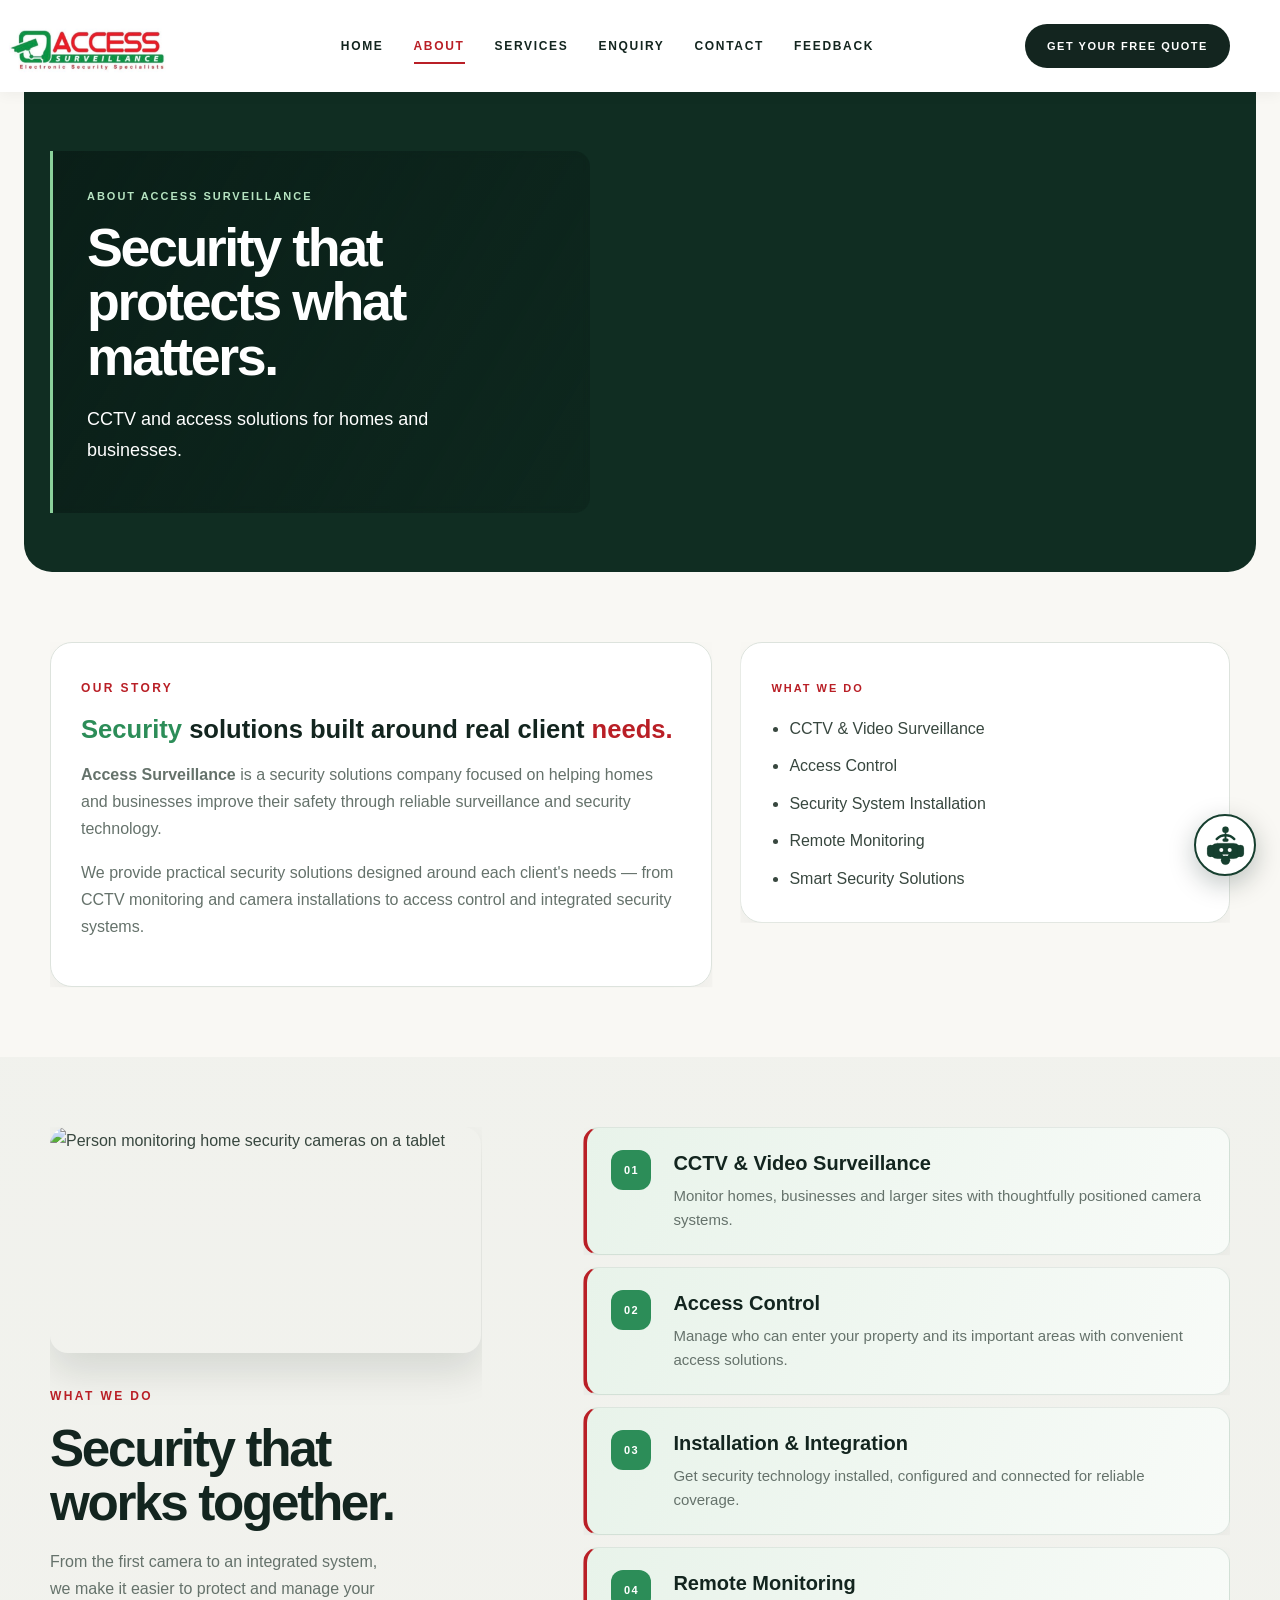
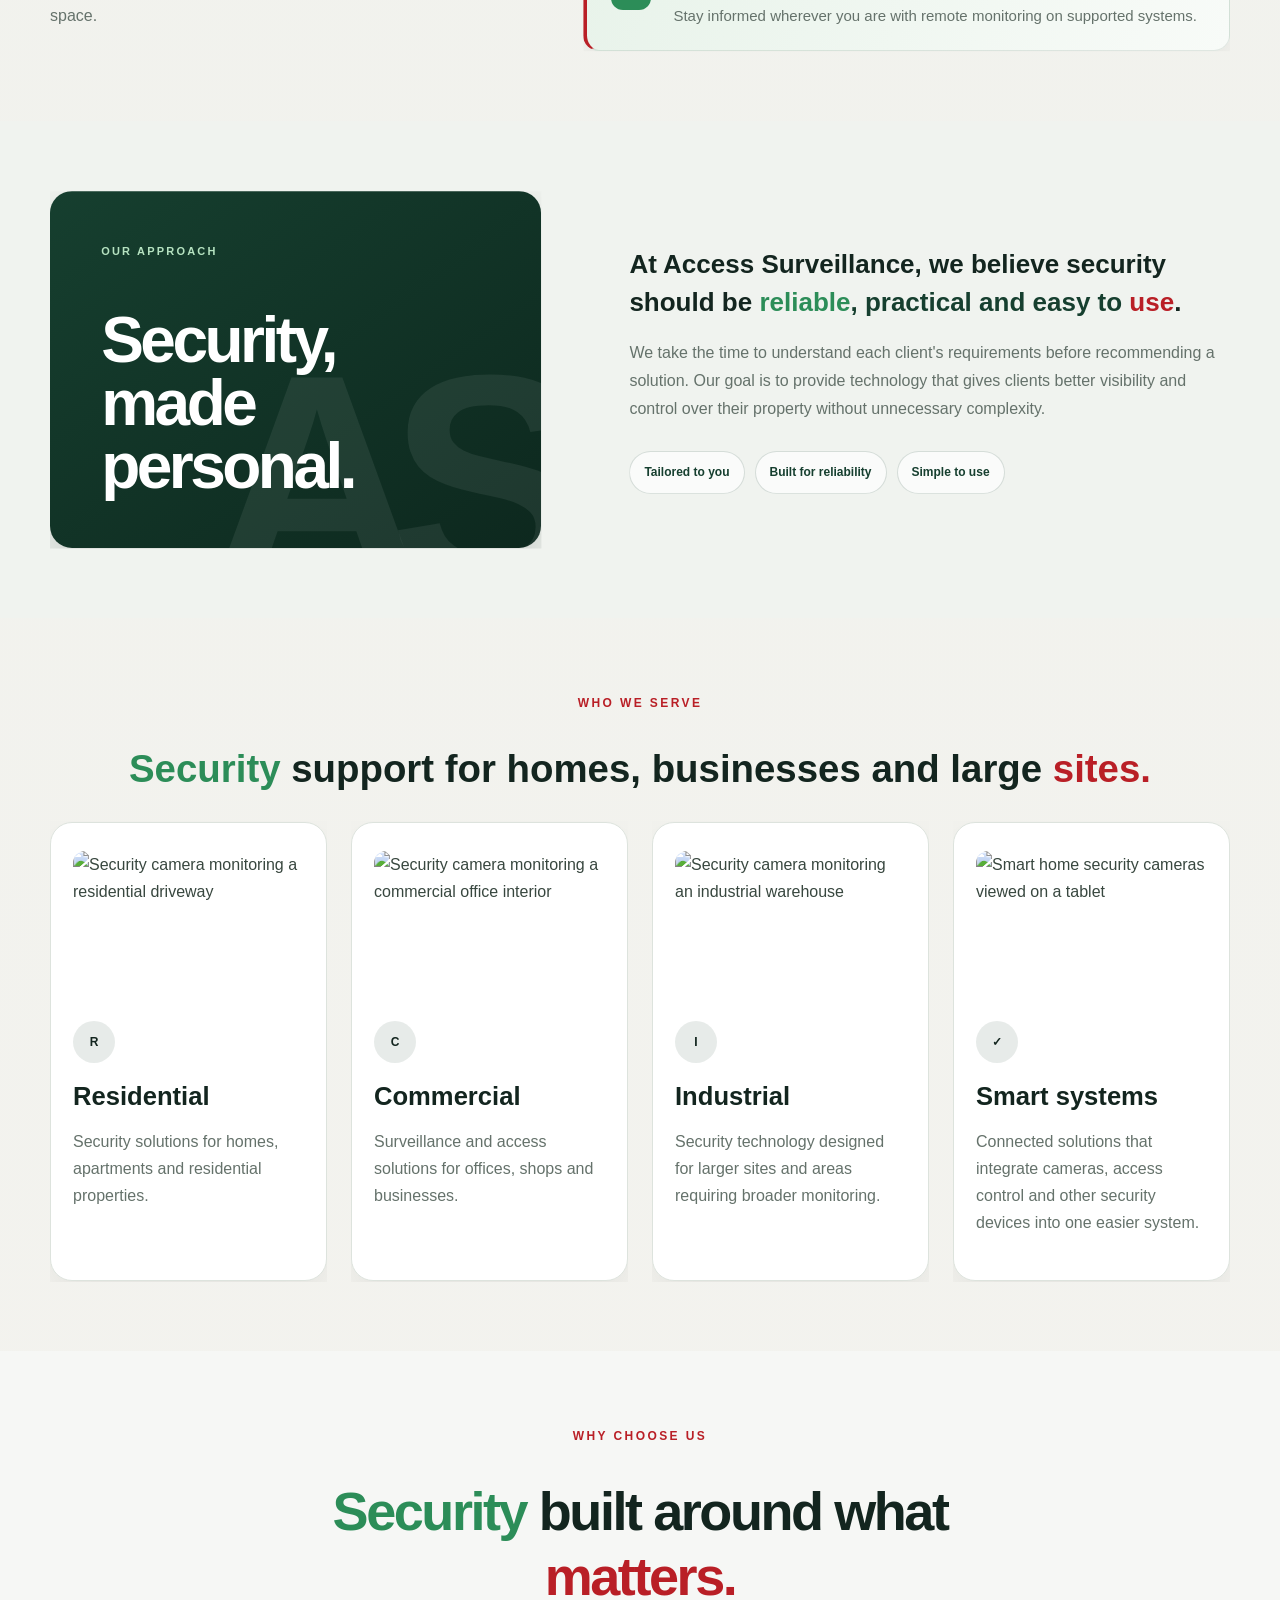
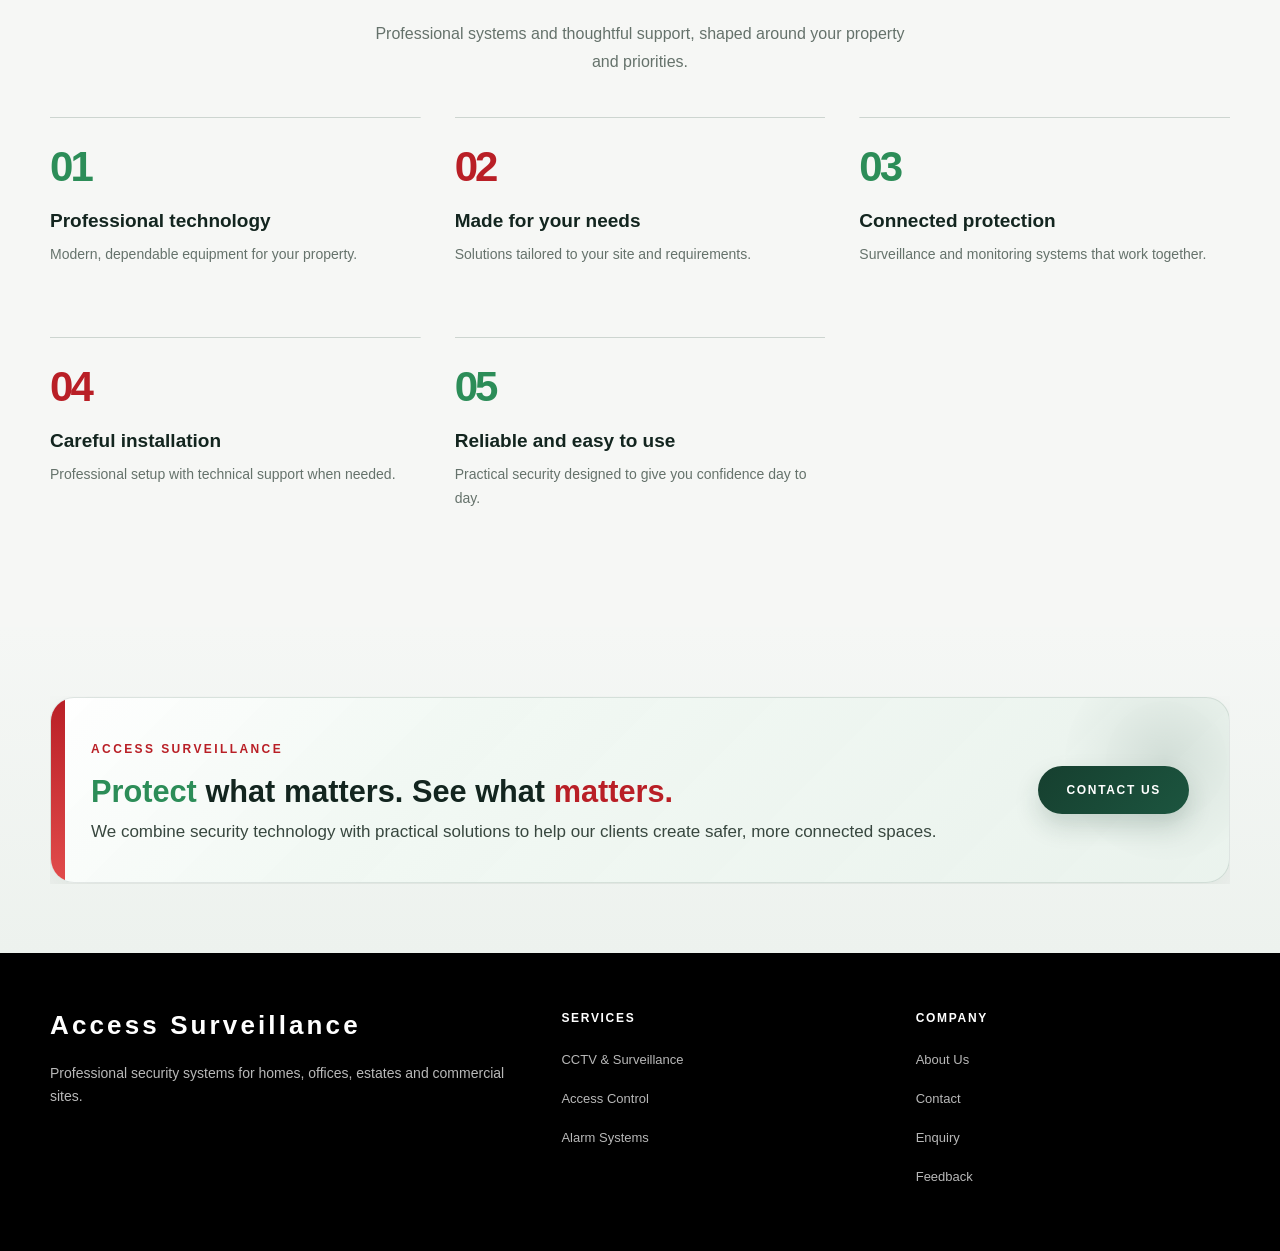
==== commit d3331f8b: "final" ====
--- a/about.html
+++ b/about.html
@@ -30,6 +30,7 @@
                     <a class="nav-link" href="services.html">Services</a>
                     <a class="nav-link" href="enquiry.html">Enquiry</a>
                     <a class="nav-link" href="contact.html">Contact</a>
+                    <a class="nav-link" href="feedback.html">Feedback</a>
                 </nav>
 
                 <a class="header-button" href="enquiry.html">Get your free quote</a>
@@ -250,10 +251,11 @@
                     <li><a href="about.html">About Us</a></li>
                     <li><a href="contact.html">Contact</a></li>
                     <li><a href="enquiry.html">Enquiry</a></li>
+                    <li><a href="feedback.html">Feedback</a></li>
                 </ul>
             </div>
         </div>
     </footer>
-    <script src="js/main.js?v=faq-chat-7"></script>
+    <script src="js/main.js?v=faq-chat-8"></script>
 </body>
 </html>
--- a/css/style.css
+++ b/css/style.css
@@ -3232,6 +3232,247 @@
   color: var(--white);
 }
 
+.feedback-page-hero {
+  min-height: 340px;
+}
+
+.feedback-page-hero .page-hero-inner {
+  min-height: inherit;
+}
+
+.feedback-layout {
+  width: min(820px, calc(100% - 48px));
+  margin: 0 auto;
+}
+
+.feedback-aside {
+  display: none;
+}
+
+.feedback-form-wrap {
+  padding: clamp(24px, 4vw, 40px);
+}
+
+.feedback-handoff-note,
+.feedback-contact-note {
+  color: var(--muted);
+  font-size: 14px;
+  line-height: 1.55;
+}
+
+.feedback-handoff-note {
+  margin: 0 0 20px;
+}
+
+.feedback-contact-note {
+  margin: 16px 0 0;
+}
+
+.feedback-contact-note a {
+  color: var(--green);
+  font-weight: 700;
+}
+
+.feedback-status {
+  min-height: 1.5em;
+  margin: 12px 0 0;
+  color: var(--green);
+  font-weight: 700;
+}
+
+@media (min-width: 981px) {
+  .feedback-page-hero {
+    position: relative;
+    isolation: isolate;
+    overflow: hidden;
+    width: min(1280px, calc(100% - 48px));
+    min-height: 400px;
+    margin: 0 auto;
+    padding: 48px 0;
+    border-radius: 0 0 32px 32px;
+    background:
+      radial-gradient(circle at 87% 20%, rgba(139, 209, 155, 0.12), transparent 25%),
+      linear-gradient(115deg, #091c16 0%, #163f2f 64%, #1b4a36 100%);
+  }
+
+  .feedback-page-hero::before {
+    position: absolute;
+    right: -72px;
+    bottom: -315px;
+    width: 580px;
+    height: 580px;
+    border: 1px solid rgba(139, 209, 155, 0.24);
+    border-radius: 50%;
+    box-shadow:
+      0 0 0 34px rgba(139, 209, 155, 0.035),
+      0 0 0 78px rgba(139, 209, 155, 0.025);
+    content: "";
+    pointer-events: none;
+  }
+
+  .feedback-page-hero::after {
+    position: absolute;
+    top: 54px;
+    right: 24%;
+    width: 100px;
+    height: 100px;
+    border-radius: 50%;
+    background: rgba(185, 31, 38, 0.28);
+    content: "";
+    filter: blur(48px);
+    pointer-events: none;
+  }
+
+  .feedback-page-hero .page-hero-inner {
+    position: relative;
+    z-index: 1;
+    min-height: 300px;
+  }
+
+  .feedback-page-hero .page-hero-copy {
+    max-width: 760px;
+    padding: 24px 28px;
+    border-left: 3px solid #8bd19b;
+    border-radius: 0 18px 18px 0;
+    background: linear-gradient(100deg, rgba(9, 28, 22, 0.5), rgba(9, 28, 22, 0));
+    backdrop-filter: blur(3px);
+  }
+
+  .feedback-page-hero .eyebrow {
+    margin-bottom: 20px;
+    color: #8bd19b;
+  }
+
+  .feedback-page-hero h1 {
+    font-size: clamp(48px, 5vw, 66px);
+    line-height: 1;
+    letter-spacing: -0.045em;
+  }
+
+  .feedback-page-hero p {
+    max-width: 580px;
+    margin-top: 18px;
+    font-size: 18px;
+    line-height: 1.6;
+  }
+
+  .feedback-layout {
+    display: grid;
+    width: min(1120px, calc(100% - 48px));
+    grid-template-columns: minmax(300px, 0.78fr) minmax(0, 1.22fr);
+    align-items: stretch;
+    gap: 30px;
+  }
+
+  .feedback-aside {
+    display: flex;
+    position: relative;
+    overflow: hidden;
+    flex-direction: column;
+    padding: 36px 32px;
+    border: 1px solid rgba(237, 243, 236, 0.08);
+    border-radius: 24px;
+    background:
+      radial-gradient(circle at 100% 0%, rgba(139, 209, 155, 0.12), transparent 34%),
+      linear-gradient(155deg, #102d22, #163f2f);
+    box-shadow: 0 22px 54px rgba(9, 28, 22, 0.14);
+    color: var(--white);
+  }
+
+  .feedback-aside-kicker {
+    color: #8bd19b;
+    font-size: 11px;
+    font-weight: 800;
+    letter-spacing: 0.2em;
+    text-transform: uppercase;
+  }
+
+  .feedback-aside h2 {
+    margin: 18px 0 0;
+    color: var(--white);
+    font-size: clamp(26px, 2.4vw, 34px);
+    line-height: 1.08;
+    letter-spacing: -0.035em;
+  }
+
+  .feedback-process {
+    display: grid;
+    gap: 24px;
+    margin: 32px 0;
+    padding: 0;
+    list-style: none;
+  }
+
+  .feedback-process li {
+    display: grid;
+    grid-template-columns: 42px minmax(0, 1fr);
+    align-items: start;
+    gap: 14px;
+  }
+
+  .feedback-process-number {
+    display: grid;
+    width: 40px;
+    height: 40px;
+    place-items: center;
+    border: 1px solid rgba(139, 209, 155, 0.35);
+    border-radius: 12px;
+    background: rgba(139, 209, 155, 0.08);
+    color: #b6e3c1;
+    font-size: 11px;
+    font-weight: 800;
+  }
+
+  .feedback-process strong {
+    display: block;
+    color: var(--white);
+    font-size: 14px;
+  }
+
+  .feedback-process p {
+    margin: 6px 0 0;
+    color: rgba(237, 243, 236, 0.72);
+    font-size: 13px;
+    line-height: 1.5;
+  }
+
+  .feedback-aside-note {
+    margin-top: auto;
+    padding: 18px 20px;
+    border: 1px solid rgba(237, 243, 236, 0.1);
+    border-left: 2px solid var(--red);
+    border-radius: 12px;
+    background: rgba(9, 28, 22, 0.24);
+  }
+
+  .feedback-aside-note strong {
+    color: #b6e3c1;
+    font-size: 13px;
+  }
+
+  .feedback-aside-note p {
+    margin: 6px 0 0;
+    color: rgba(237, 243, 236, 0.72);
+    font-size: 12px;
+    line-height: 1.5;
+  }
+
+  .feedback-form-wrap {
+    padding: 40px;
+    border: 1px solid rgba(22, 63, 47, 0.1);
+    border-top: 4px solid #328c59;
+    border-radius: 24px;
+    background: var(--white);
+    box-shadow: 0 22px 58px rgba(9, 28, 22, 0.09);
+  }
+
+  .feedback-form .submit-button {
+    min-width: 220px;
+    background: linear-gradient(135deg, var(--green), #285a41);
+    box-shadow: 0 12px 24px rgba(22, 63, 47, 0.16);
+  }
+}
+
 @media (max-width: 980px) {
   .about-page-hero .about-camera-mark {
     display: none;
@@ -3755,6 +3996,10 @@
     max-width: none;
   }
 
+  .feedback-layout {
+    width: calc(100% - 24px);
+  }
+
   .enquiry-layout .quote-panel {
     display: none;
   }
